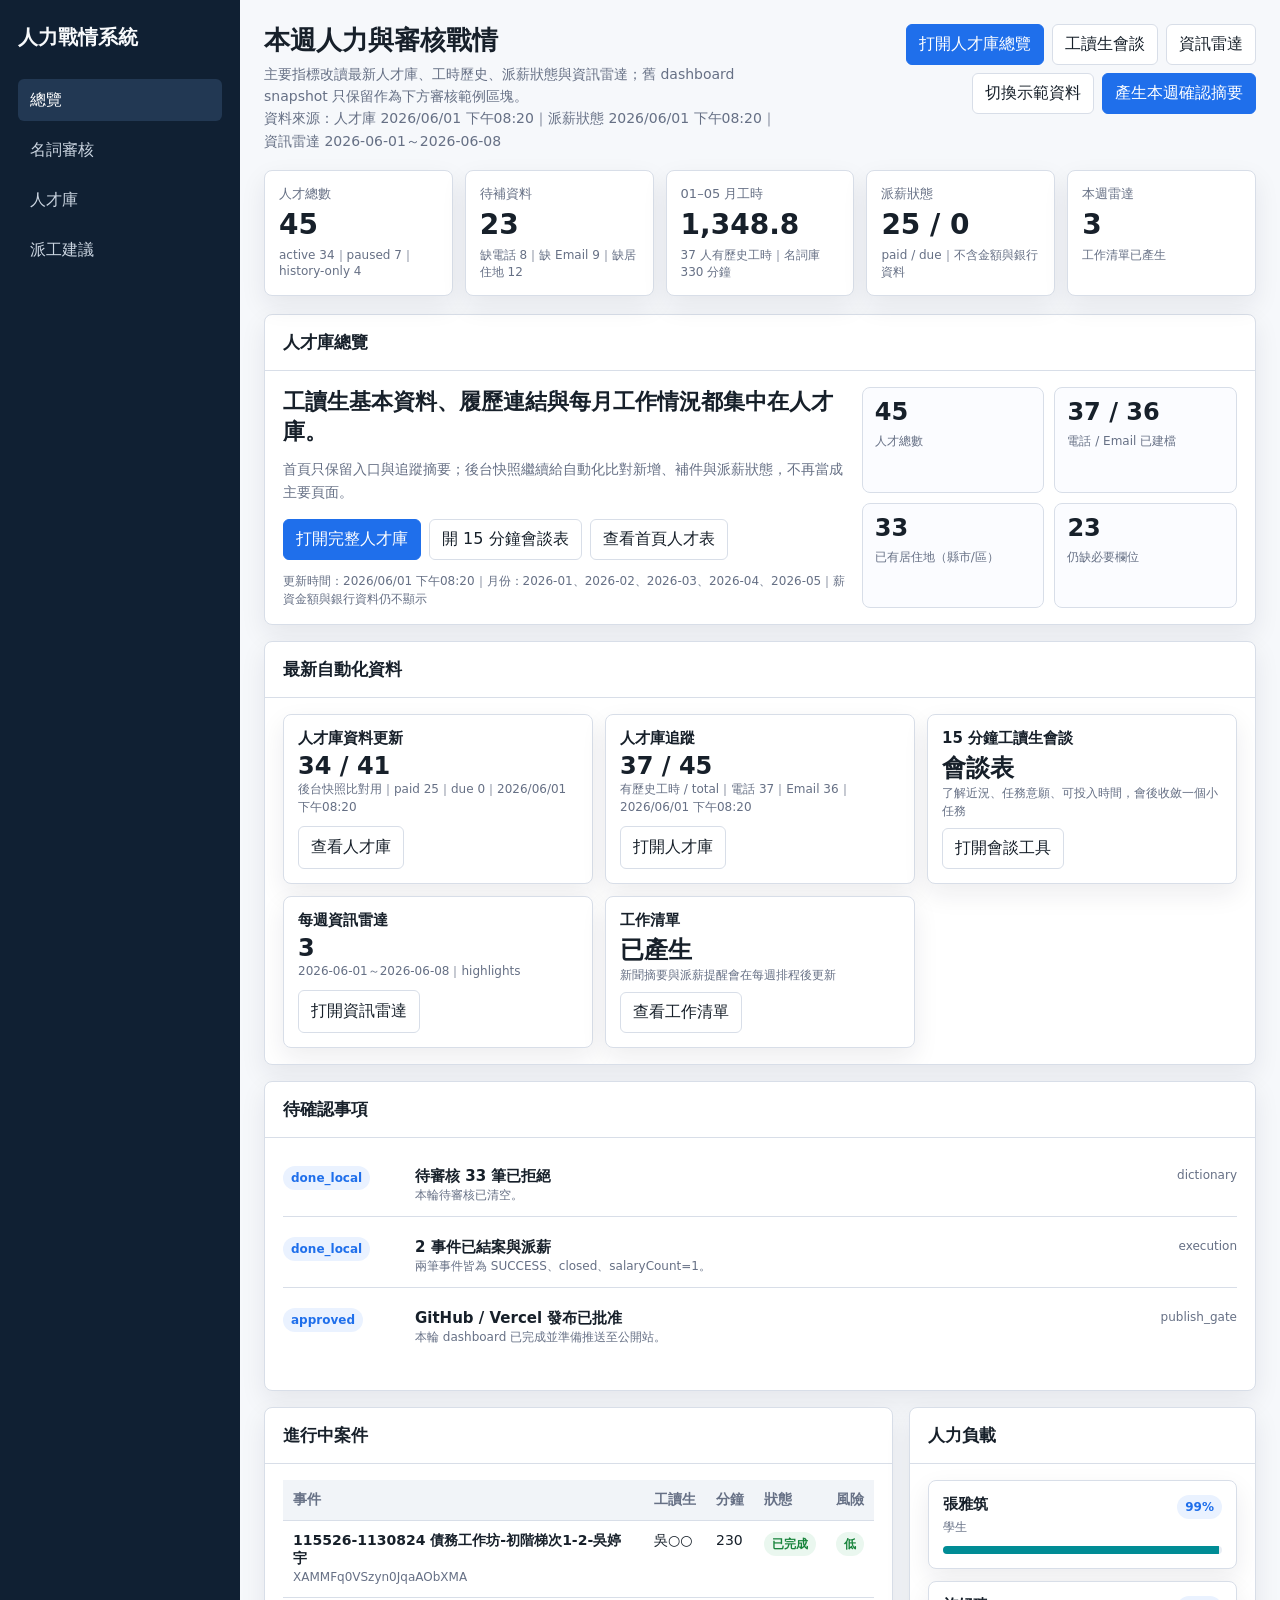
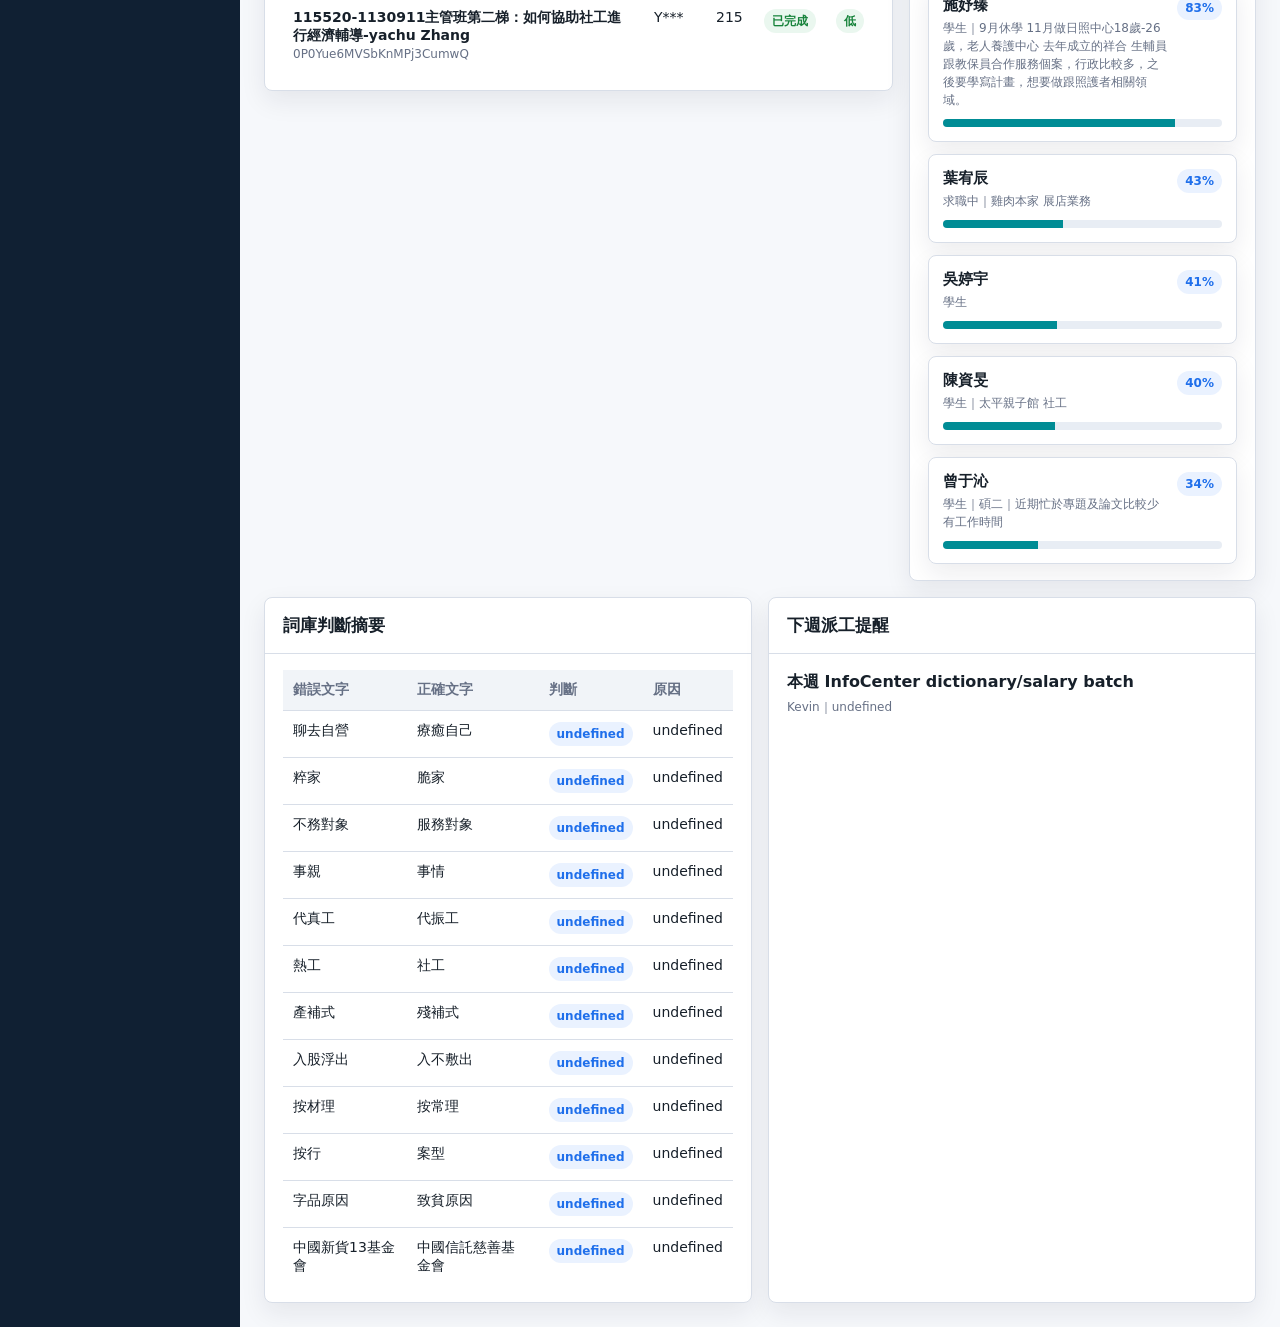
==== index.html @ 2df6b0a3 "Add intern interview guide" ====
<!doctype html>
<html lang="zh-Hant">
<head>
  <meta charset="utf-8">
  <meta name="viewport" content="width=device-width, initial-scale=1">
  <meta name="robots" content="noindex,nofollow,noarchive">
  <title>人力戰情系統</title>
  <style>
    :root {
      --ink: #17202a;
      --muted: #667085;
      --line: #d8dee8;
      --panel: #ffffff;
      --bg: #f6f8fb;
      --blue: #1f6feb;
      --cyan: #008c95;
      --green: #17833b;
      --amber: #b7791f;
      --red: #c2410c;
      --soft-blue: #eaf2ff;
      --soft-green: #eaf7ef;
      --soft-amber: #fff4db;
      --soft-red: #fff0e8;
      --shadow: 0 10px 26px rgba(20, 31, 48, .08);
    }

    * {
      box-sizing: border-box;
    }

    body {
      margin: 0;
      color: var(--ink);
      background: var(--bg);
      font-family: "Microsoft JhengHei", "Noto Sans TC", system-ui, sans-serif;
      letter-spacing: 0;
    }

    .app {
      min-height: 100vh;
      display: grid;
      grid-template-columns: 240px minmax(0, 1fr);
    }

    aside {
      background: #102033;
      color: #f8fafc;
      padding: 24px 18px;
    }

    .brand {
      font-size: 20px;
      font-weight: 800;
      margin-bottom: 28px;
    }

    .nav {
      display: grid;
      gap: 8px;
    }

    .nav button {
      width: 100%;
      min-height: 42px;
      border: 0;
      border-radius: 6px;
      padding: 10px 12px;
      background: transparent;
      color: #cbd5e1;
      text-align: left;
      font: inherit;
      cursor: pointer;
    }

    .nav button[aria-selected="true"] {
      background: #223853;
      color: #fff;
    }

    main {
      padding: 24px;
      overflow: auto;
    }

    header {
      display: flex;
      align-items: flex-start;
      justify-content: space-between;
      gap: 16px;
      margin-bottom: 18px;
    }

    h1 {
      margin: 0 0 6px;
      font-size: 26px;
      line-height: 1.25;
    }

    .subtitle {
      margin: 0;
      color: var(--muted);
      line-height: 1.6;
      font-size: 14px;
    }

    .toolbar {
      display: flex;
      gap: 8px;
      flex-wrap: wrap;
      justify-content: flex-end;
    }

    .tool {
      border: 1px solid var(--line);
      background: var(--panel);
      color: var(--ink);
      border-radius: 6px;
      padding: 9px 12px;
      min-height: 38px;
      font: inherit;
    }

    a.tool {
      text-decoration: none;
      display: inline-flex;
      align-items: center;
    }

    .tool.primary {
      background: var(--blue);
      border-color: var(--blue);
      color: #fff;
    }

    .metrics {
      display: grid;
      grid-template-columns: repeat(5, minmax(130px, 1fr));
      gap: 12px;
      margin-bottom: 18px;
    }

    .metric,
    .panel,
    .card {
      background: var(--panel);
      border: 1px solid var(--line);
      border-radius: 8px;
      box-shadow: var(--shadow);
    }

    .metric {
      padding: 14px;
      min-height: 96px;
    }

    .metric .label {
      color: var(--muted);
      font-size: 13px;
      margin-bottom: 8px;
    }

    .metric .value {
      font-size: 28px;
      font-weight: 800;
      line-height: 1;
    }

    .metric .hint {
      margin-top: 8px;
      color: var(--muted);
      font-size: 12px;
    }

    .grid {
      display: grid;
      grid-template-columns: minmax(0, 1.45fr) minmax(320px, .8fr);
      gap: 16px;
      align-items: start;
    }

    .panel {
      overflow: hidden;
    }

    main > .panel {
      margin-bottom: 16px;
    }

    .panel h2 {
      margin: 0;
      padding: 16px 18px;
      font-size: 17px;
      border-bottom: 1px solid var(--line);
    }

    .panel-body {
      padding: 16px 18px;
    }

    table {
      width: 100%;
      border-collapse: collapse;
      font-size: 14px;
    }

    th,
    td {
      padding: 11px 10px;
      border-bottom: 1px solid var(--line);
      text-align: left;
      vertical-align: top;
    }

    th {
      color: var(--muted);
      background: #f1f4f8;
      font-weight: 700;
      white-space: nowrap;
    }

    tr:last-child td {
      border-bottom: 0;
    }

    .badge {
      display: inline-flex;
      align-items: center;
      min-height: 24px;
      padding: 3px 8px;
      border-radius: 999px;
      font-size: 12px;
      font-weight: 700;
      white-space: nowrap;
    }

    .badge.green {
      color: var(--green);
      background: var(--soft-green);
    }

    .badge.blue {
      color: var(--blue);
      background: var(--soft-blue);
    }

    .badge.amber {
      color: var(--amber);
      background: var(--soft-amber);
    }

    .badge.red {
      color: var(--red);
      background: var(--soft-red);
    }

    .stack {
      display: grid;
      gap: 12px;
    }

    .card {
      padding: 14px;
    }

    .person {
      display: grid;
      grid-template-columns: 1fr auto;
      gap: 8px;
      align-items: start;
    }

    .person h3,
    .card h3 {
      margin: 0 0 4px;
      font-size: 15px;
    }

    .meta {
      color: var(--muted);
      font-size: 12px;
      line-height: 1.5;
    }

    .bar {
      height: 8px;
      background: #e8edf4;
      border-radius: 999px;
      overflow: hidden;
      margin-top: 10px;
    }

    .bar span {
      display: block;
      height: 100%;
      background: var(--cyan);
      width: var(--width);
    }

    .split {
      display: grid;
      grid-template-columns: repeat(2, minmax(0, 1fr));
      gap: 16px;
      margin-top: 16px;
    }

    .list {
      display: grid;
      gap: 10px;
      margin: 0;
      padding: 0;
      list-style: none;
    }

    .list li {
      border-bottom: 1px solid var(--line);
      padding-bottom: 10px;
      line-height: 1.5;
    }

    .list li:last-child {
      border-bottom: 0;
      padding-bottom: 0;
    }

    .notice {
      display: grid;
      gap: 8px;
      margin-bottom: 16px;
    }

    .notice strong {
      font-size: 15px;
    }

    .notice .row {
      display: grid;
      grid-template-columns: 120px minmax(0, 1fr) auto;
      gap: 12px;
      align-items: start;
      padding: 12px 0;
      border-bottom: 1px solid var(--line);
    }

    .notice .row:last-child {
      border-bottom: 0;
    }

    .automation-grid {
      display: grid;
      grid-template-columns: repeat(3, minmax(180px, 1fr));
      gap: 12px;
    }

    .automation-card {
      display: grid;
      gap: 8px;
      min-height: 132px;
    }

    .automation-card .value {
      font-size: 24px;
      font-weight: 800;
    }

    .automation-card a {
      justify-self: start;
    }

    .talent-overview .panel-body {
      display: grid;
      grid-template-columns: minmax(0, 1.2fr) minmax(320px, .8fr);
      gap: 16px;
      align-items: stretch;
    }

    .talent-lead {
      display: grid;
      gap: 12px;
      align-content: start;
    }

    .talent-lead h3 {
      margin: 0;
      font-size: 22px;
      line-height: 1.35;
    }

    .talent-stats {
      display: grid;
      grid-template-columns: repeat(2, minmax(0, 1fr));
      gap: 10px;
    }

    .talent-stat {
      border: 1px solid var(--line);
      border-radius: 8px;
      padding: 12px;
      background: #fbfcff;
    }

    .talent-stat strong {
      display: block;
      font-size: 24px;
      line-height: 1;
      margin-bottom: 6px;
    }

    .text-clamp {
      display: -webkit-box;
      -webkit-line-clamp: 2;
      -webkit-box-orient: vertical;
      overflow: hidden;
    }

    .compact-people-grid {
      display: grid;
      grid-template-columns: repeat(2, minmax(0, 1fr));
      gap: 12px;
    }

    .mini-profile {
      display: grid;
      gap: 12px;
      border: 1px solid var(--line);
      border-radius: 10px;
      padding: 14px;
      background: #fbfcff;
    }

    .mini-profile .top {
      display: flex;
      justify-content: space-between;
      gap: 12px;
      align-items: flex-start;
    }

    .mini-profile h3 {
      margin: 0 0 4px;
      font-size: 16px;
    }

    .mini-facts {
      display: grid;
      grid-template-columns: repeat(2, minmax(0, 1fr));
      gap: 8px;
    }

    .mini-fact {
      border: 1px solid var(--line);
      border-radius: 8px;
      padding: 8px 10px;
      background: #fff;
      min-height: 54px;
    }

    .mini-fact .label {
      color: var(--muted);
      font-size: 12px;
      margin-bottom: 4px;
    }

    .mini-fact .value {
      font-size: 13px;
      line-height: 1.45;
      overflow-wrap: anywhere;
    }

    .month-chips {
      display: flex;
      flex-wrap: wrap;
      gap: 6px;
    }

    .month-chip {
      display: inline-flex;
      border: 1px solid var(--line);
      border-radius: 999px;
      padding: 3px 8px;
      background: #fff;
      font-size: 12px;
      color: var(--muted);
    }

    .hidden {
      display: none;
    }

    @media (max-width: 1100px) {
      .app {
        grid-template-columns: 1fr;
      }

      aside {
        position: sticky;
        top: 0;
        z-index: 5;
        padding: 14px 16px;
      }

      .brand {
        margin-bottom: 12px;
      }

      .nav {
        grid-template-columns: repeat(4, minmax(0, 1fr));
      }

      .nav button {
        text-align: center;
      }

      .metrics {
        grid-template-columns: repeat(2, minmax(0, 1fr));
      }

      .grid,
      .split,
      .automation-grid,
      .talent-overview .panel-body,
      .compact-people-grid {
        grid-template-columns: 1fr;
      }
    }

    @media (max-width: 640px) {
      main {
        padding: 16px;
      }

      header {
        display: block;
      }

      .toolbar {
        justify-content: flex-start;
        margin-top: 12px;
      }

      .metrics {
        grid-template-columns: 1fr;
      }

      table {
        font-size: 13px;
      }

      th,
      td {
        padding: 9px 8px;
      }

      .notice .row {
        grid-template-columns: 1fr;
      }

      .mini-facts {
        grid-template-columns: 1fr;
      }
    }
  </style>
</head>
<body>
  <div class="app">
    <aside>
      <div class="brand">人力戰情系統</div>
      <nav class="nav" aria-label="戰情視圖">
        <button type="button" aria-selected="true" data-view="overview">總覽</button>
        <button type="button" aria-selected="false" data-view="reviews">名詞審核</button>
        <button type="button" aria-selected="false" data-view="people">人才庫</button>
        <button type="button" aria-selected="false" data-view="assignments">派工建議</button>
      </nav>
    </aside>

    <main>
      <header>
        <div>
          <h1>本週人力與審核戰情</h1>
          <p class="subtitle">主要指標改讀最新人才庫、工時歷史、派薪狀態與資訊雷達；舊 dashboard snapshot 只保留作為下方審核範例區塊。</p>
          <p class="subtitle" id="sourceStatus">資料來源：讀取中</p>
        </div>
        <div class="toolbar">
          <a class="tool primary" href="/talent-pool/index.html">打開人才庫總覽</a>
          <a class="tool" href="/intern-interviews/index.html">工讀生會談</a>
          <a class="tool" href="/radar-addon/index.html">資訊雷達</a>
          <button class="tool" type="button" id="toggleSeed">切換示範資料</button>
          <button class="tool primary" type="button" id="nextAction">產生本週確認摘要</button>
        </div>
      </header>

      <section class="metrics" id="metrics"></section>

      <article class="panel talent-overview">
        <h2>人才庫總覽</h2>
        <div class="panel-body" id="talentOverview">
          <div class="meta">讀取人才庫資料中…</div>
        </div>
      </article>

      <article class="panel">
        <h2>最新自動化資料</h2>
        <div class="panel-body">
          <div class="automation-grid" id="automationCards"></div>
        </div>
      </article>

      <article class="panel">
        <h2>待確認事項</h2>
        <div class="panel-body">
          <div class="notice" id="confirmationRows"></div>
        </div>
      </article>

      <section data-section="overview">
        <div class="grid">
          <article class="panel">
            <h2>進行中案件</h2>
            <div class="panel-body">
              <table>
                <thead>
                  <tr>
                    <th>事件</th>
                    <th>工讀生</th>
                    <th>分鐘</th>
                    <th>狀態</th>
                    <th>風險</th>
                  </tr>
                </thead>
                <tbody id="caseRows"></tbody>
              </table>
            </div>
          </article>

          <article class="panel">
            <h2>人力負載</h2>
            <div class="panel-body stack" id="personCards"></div>
          </article>
        </div>

        <div class="split">
          <article class="panel">
            <h2>詞庫判斷摘要</h2>
            <div class="panel-body">
              <table>
                <thead>
                  <tr>
                    <th>錯誤文字</th>
                    <th>正確文字</th>
                    <th>判斷</th>
                    <th>原因</th>
                  </tr>
                </thead>
                <tbody id="dictionaryRows"></tbody>
              </table>
            </div>
          </article>

          <article class="panel">
            <h2>下週派工提醒</h2>
            <div class="panel-body">
              <ul class="list" id="assignmentList"></ul>
            </div>
          </article>
        </div>
      </section>

      <section class="hidden" data-section="reviews">
        <article class="panel">
          <h2>自訂義名詞審核清單</h2>
          <div class="panel-body">
            <table>
              <thead>
                <tr>
                  <th>事件 ID</th>
                  <th>事件標題</th>
                  <th>候選詞</th>
                  <th>預計動作</th>
                  <th>派薪狀態</th>
                </tr>
              </thead>
              <tbody id="reviewRows"></tbody>
            </table>
          </div>
        </article>
      </section>

      <section class="hidden" data-section="people">
        <article class="panel">
          <h2>人才庫</h2>
          <div class="panel-body compact-people-grid" id="peopleRows"></div>
        </article>
      </section>

      <section class="hidden" data-section="assignments">
        <article class="panel">
          <h2>派工池</h2>
          <div class="panel-body">
            <table>
              <thead>
                <tr>
                  <th>任務</th>
                  <th>適合人選</th>
                  <th>原因</th>
                  <th>確認點</th>
                </tr>
              </thead>
              <tbody id="assignmentRows"></tbody>
            </table>
          </div>
        </article>
      </section>
    </main>
  </div>

  <script>
    const data = {
      cases: [
        {
          id: "2uqNjm7gRiOWb8RdccVwIg",
          title: "115519-1150518 財務相談室-17-孫瑜",
          person: "孫瑜",
          minutes: 65,
          status: "已完成",
          risk: "低",
          salary: "已建立（不顯示金額）",
          dictionaryAction: "新增 3 筆，已存在 2 筆，排除 1 筆"
        },
        {
          id: "pending-example-1",
          title: "待審核案件範例（尚未接入真實資料）",
          person: "yachu Zhang",
          minutes: 0,
          status: "示範資料",
          risk: "待接入",
          salary: "待確認",
          dictionaryAction: "等待每週自動化擷取"
        }
      ],
      dictionary: [
        { wrong: "袁家中心", correct: "原家中心", decision: "可納入", reason: "社福服務脈絡中的專有/機構用語" },
        { wrong: "袁民", correct: "原民", decision: "可納入", reason: "原民為社福界常用詞" },
        { wrong: "袁銘", correct: "原民", decision: "可納入", reason: "同批脈絡中明確指向原民" },
        { wrong: "魚鱗", correct: "雲林", decision: "不納入", reason: "左詞有正常語意，可能造成全域誤替換" }
      ],
      people: [
        {
          name: "孫瑜",
          template: "初級工讀生薪資計算",
          work: "逐字稿名詞修正、資料整理",
          quality: "舊審核 snapshot：曾完成 1 案，需接入真實週報後才作為本週判斷",
          load: 42,
          suggestion: "可持續安排詞庫修正與標準化任務"
        },
        {
          name: "yachu Zhang",
          template: "認證實習生薪資計算",
          work: "進階校對、資料判讀、課程支援",
          quality: "適合承接規則較多的審核任務",
          load: 28,
          suggestion: "可優先測試好理家在內容優化任務"
        },
        {
          name: "李怡霖",
          template: "怡霖薪資計算",
          work: "行政流程、內容整理、專案協作",
          quality: "需獨立薪資範本追蹤",
          load: 34,
          suggestion: "適合擔任流程型任務的固定窗口"
        }
      ],
      assignments: [
        {
          task: "每週自訂義名詞審核",
          person: "孫瑜 / yachu Zhang",
          reason: "已累積逐字稿與名詞修正脈絡",
          gate: "低信心詞先交 Kevin 判斷"
        },
        {
          task: "好理家在文章與工具優化",
          person: "yachu Zhang",
          reason: "適合較高判讀與整理能力任務",
          gate: "先以一篇文章或一個頁面試做"
        },
        {
          task: "馴錢師活動資料整理",
          person: "李怡霖",
          reason: "流程與行政型工作可標準化",
          gate: "需定義輸出格式與截止時間"
        }
      ],
      confirmations: [
        {
          type: "系統狀態",
          title: "目前沒有真實待確認資料",
          detail: "這個 v0.1 dashboard 尚未接每週五自動化輸出的真實 JSON，因此正式待確認數量應為 0。",
          status: "已釐清"
        },
        {
          type: "示範資料",
          title: "待審核案件範例",
          detail: "這筆只是用來示範未來每週自動化會顯示的欄位，不代表現在 InfoCenter 真的有一案等待你確認。",
          status: "示範"
        },
        {
          type: "下一步",
          title: "接入每週審核報告",
          detail: "週五 13:30 自動化會先產生候選詞、事件、分鐘數與薪資預覽；之後這裡會顯示需要你確認的批次。",
          status: "待接入"
        }
      ],
      source: {
        mode: "fallback",
        updatedAt: "2026-05-29T17:10:00+08:00",
        sources: ["HTML fallback seed data"],
        publicNote: "目前顯示的是備援示範資料；正式資料會由 Codex 更新 data/dashboard.json。"
      }
    };

    const $ = (selector) => document.querySelector(selector);
    const $$ = (selector) => Array.from(document.querySelectorAll(selector));

    const addon = {
      interns: null,
      talent: null,
      radar: null,
      workItems: "",
      errors: []
    };

    function badgeClass(value) {
      if (value === "已完成" || value === "可納入" || value === "低") return "green";
      if (value === "待確認" || value === "示範" || value === "待接入" || value === "示範資料") return "amber";
      if (value === "已釐清") return "blue";
      if (value === "不納入" || value === "高") return "red";
      return "blue";
    }

    function badge(value) {
      return `<span class="badge ${badgeClass(value)}">${value}</span>`;
    }

    function escapeHtml(value) {
      return String(value ?? "")
        .replaceAll("&", "&amp;")
        .replaceAll("<", "&lt;")
        .replaceAll(">", "&gt;")
        .replaceAll('"', "&quot;")
        .replaceAll("'", "&#039;");
    }

    function formatSourceTime(value) {
      if (!value) return "尚未產生";
      const date = new Date(value);
      if (Number.isNaN(date.getTime())) return value;
      return date.toLocaleString("zh-TW", {
        timeZone: "Asia/Taipei",
        year: "numeric",
        month: "2-digit",
        day: "2-digit",
        hour: "2-digit",
        minute: "2-digit"
      });
    }

    async function loadLatestData() {
      try {
        const response = await fetch("data/dashboard.json", { cache: "no-store" });
        if (!response.ok) throw new Error(`HTTP ${response.status}`);
        const latest = await response.json();
        Object.assign(data, latest);
        data.source = {
          mode: "snapshot",
          ...latest.source,
          publicNote: latest.source?.publicNote || "這份資料由 Codex 依 dashboard 需求讀取來源後更新。"
        };
      } catch (error) {
        data.source = {
          ...data.source,
          loadError: error.message
        };
      }
    }

    async function fetchJson(path) {
      const response = await fetch(path, { cache: "no-store" });
      if (!response.ok) throw new Error(`${path}: HTTP ${response.status}`);
      return response.json();
    }

    async function fetchText(path) {
      const response = await fetch(path, { cache: "no-store" });
      if (!response.ok) throw new Error(`${path}: HTTP ${response.status}`);
      return response.text();
    }

    async function loadAddonData() {
      const tasks = [
        fetchJson("data/interns.public.json")
          .then((value) => { addon.interns = value; })
          .catch((error) => { addon.errors.push(error.message); }),
        fetchJson("data/talent-pool.internal.json")
          .then((value) => { addon.talent = value; })
          .catch((error) => { addon.errors.push(error.message); }),
        fetchJson("data/radar-week.json")
          .then((value) => { addon.radar = value; })
          .catch((error) => { addon.errors.push(error.message); }),
        fetchText("data/radar-work-items.md")
          .then((value) => { addon.workItems = value; })
          .catch((error) => { addon.errors.push(error.message); })
      ];
      await Promise.all(tasks);
    }

    function renderSourceStatus() {
      const talentUpdatedAt = addon.talent?.meta?.sourceModifiedAt || addon.talent?.meta?.generatedAt;
      const internsUpdatedAt = addon.interns?.meta?.sourceModifiedAt || addon.interns?.meta?.generatedAt;
      const radarMeta = addon.radar?.meta || {};
      const radarReady = radarMeta.weekStart && !isPlaceholderWeek(radarMeta.weekStart);
      const sources = [
        addon.talent ? `人才庫 ${formatSourceTime(talentUpdatedAt)}` : "",
        addon.interns ? `派薪狀態 ${formatSourceTime(internsUpdatedAt)}` : "",
        radarReady ? `資訊雷達 ${radarMeta.weekStart}～${radarMeta.weekEnd}` : "資訊雷達待產生"
      ].filter(Boolean);
      const fallback = data.source?.updatedAt ? `舊審核 snapshot ${formatSourceTime(data.source.updatedAt)}` : "尚未取得資料";
      $("#sourceStatus").textContent = `資料來源：${sources.join("｜") || fallback}`;
    }

    function renderMetrics() {
      const talentPeople = Array.isArray(addon.talent?.people) ? addon.talent.people : [];
      const talentCounts = addon.talent?.meta?.counts || {};
      const internCounts = addon.interns?.meta?.counts || {};
      const total = talentCounts.total ?? talentPeople.length;
      const active = talentCounts.active ?? internCounts.active ?? 0;
      const paused = talentCounts.paused ?? internCounts.paused ?? 0;
      const historyOnly = talentCounts.historyOnly ?? 0;
      const withPhone = talentCounts.withPhone ?? talentPeople.filter((person) => person.phone).length;
      const withEmail = talentCounts.withEmail ?? talentPeople.filter((person) => person.email).length;
      const withResidence = talentCounts.withResidence ?? talentPeople.filter((person) => person.residence).length;
      const missing = talentCounts.missingAnyRequired ?? talentPeople.filter((person) => (person.missingRequiredFields || []).length).length;
      const historyHours = Number(talentCounts.historyTotalHours || 0);
      const historyHoursLabel = historyHours
        ? historyHours.toLocaleString("zh-TW", { maximumFractionDigits: 1 })
        : "—";
      const dictionaryMinutes = talentCounts.dictionaryWorkMinutes ?? addon.interns?.meta?.history?.dictionaryWorkMinutes ?? 0;
      const coveredMonths = addon.talent?.meta?.coveredMonths || addon.interns?.meta?.history?.coveredMonths || [];
      const historyMetricLabel = coveredMonths.length
        ? `${coveredMonths[0].slice(5)}–${coveredMonths[coveredMonths.length - 1].slice(5)} 月工時`
        : "逐月工時";
      const radarMeta = addon.radar?.meta || {};
      const radarReady = radarMeta.weekStart && !isPlaceholderWeek(radarMeta.weekStart);
      const highlights = Array.isArray(addon.radar?.highlights) ? addon.radar.highlights.length : 0;
      const hasWorkItems = addon.workItems && !addon.workItems.includes("尚未產生");
      $("#metrics").innerHTML = [
        ["人才總數", total || "—", `active ${active}｜paused ${paused}｜history-only ${historyOnly}`],
        ["待補資料", missing || 0, `缺電話 ${Math.max(0, total - withPhone)}｜缺 Email ${Math.max(0, total - withEmail)}｜缺居住地 ${Math.max(0, total - withResidence)}`],
        [historyMetricLabel, historyHoursLabel, `${talentCounts.withHistory ?? 0} 人有歷史工時｜名詞庫 ${dictionaryMinutes} 分鐘`],
        ["派薪狀態", `${internCounts.paid ?? "—"} / ${internCounts.due ?? "—"}`, "paid / due｜不含金額與銀行資料"],
        ["本週雷達", radarReady ? highlights : "待產生", hasWorkItems ? "工作清單已產生" : "新聞摘要與派工清單待產生"]
      ].map(([label, value, hint]) => `
        <article class="metric">
          <div class="label">${escapeHtml(label)}</div>
          <div class="value">${escapeHtml(value)}</div>
          <div class="hint">${escapeHtml(hint)}</div>
        </article>
      `).join("");
    }

    function isPlaceholderWeek(value) {
      return !value || String(value).includes("YYYY");
    }

    function renderAutomationCards() {
      const counts = addon.interns?.meta?.counts || {};
      const talentCounts = addon.talent?.meta?.counts || {};
      const sourceModifiedAt = addon.interns?.meta?.sourceModifiedAt || addon.interns?.meta?.generatedAt;
      const talentUpdatedAt = addon.talent?.meta?.sourceModifiedAt || addon.talent?.meta?.generatedAt;
      const weekStart = addon.radar?.meta?.weekStart;
      const weekEnd = addon.radar?.meta?.weekEnd;
      const highlights = Array.isArray(addon.radar?.highlights) ? addon.radar.highlights.length : 0;
      const hasWorkItems = addon.workItems && !addon.workItems.includes("尚未產生");
      const radarPeriod = isPlaceholderWeek(weekStart) ? "等待本週雷達" : `${weekStart}～${weekEnd}`;

      $("#automationCards").innerHTML = [
        {
          title: "人才庫資料更新",
          value: `${counts.active ?? "—"} / ${counts.total ?? "—"}`,
          meta: `後台快照比對用｜paid ${counts.paid ?? "—"}｜due ${counts.due ?? "—"}｜${formatSourceTime(sourceModifiedAt)}`,
          href: "/talent-pool/index.html",
          cta: "查看人才庫"
        },
        {
          title: "人才庫追蹤",
          value: `${talentCounts.withHistory ?? "—"} / ${talentCounts.total ?? "—"}`,
          meta: `有歷史工時 / total｜電話 ${talentCounts.withPhone ?? "—"}｜Email ${talentCounts.withEmail ?? "—"}｜${formatSourceTime(talentUpdatedAt)}`,
          href: "/talent-pool/index.html",
          cta: "打開人才庫"
        },
        {
          title: "15 分鐘工讀生會談",
          value: "會談表",
          meta: "了解近況、任務意願、可投入時間，會後收斂一個小任務",
          href: "/intern-interviews/index.html",
          cta: "打開會談工具"
        },
        {
          title: "每週資訊雷達",
          value: highlights,
          meta: `${radarPeriod}｜highlights`,
          href: "/radar-addon/index.html",
          cta: "打開資訊雷達"
        },
        {
          title: "工作清單",
          value: hasWorkItems ? "已產生" : "待產生",
          meta: addon.errors.length ? addon.errors.join("｜") : "新聞摘要與派薪提醒會在每週排程後更新",
          href: "/data/radar-work-items.md",
          cta: "查看工作清單"
        }
      ].map((item) => `
        <article class="card automation-card">
          <div>
            <h3>${item.title}</h3>
            <div class="value">${item.value}</div>
            <div class="meta">${item.meta}</div>
          </div>
          <a class="tool" href="${item.href}">${item.cta}</a>
        </article>
      `).join("");
    }

    function renderTalentOverview() {
      const people = Array.isArray(addon.talent?.people) ? addon.talent.people : [];
      const counts = addon.talent?.meta?.counts || {};
      const total = counts.total ?? people.length;
      const withPhone = counts.withPhone ?? people.filter((person) => person.phone).length;
      const withEmail = counts.withEmail ?? people.filter((person) => person.email).length;
      const withResidence = counts.withResidence ?? people.filter((person) => person.residence).length;
      const missing = counts.missingAnyRequired ?? people.filter((person) => (person.missingRequiredFields || []).length).length;
      const updatedAt = formatSourceTime(addon.talent?.meta?.sourceModifiedAt || addon.talent?.meta?.generatedAt);
      const coveredMonths = (addon.talent?.meta?.coveredMonths || []).join("、") || "尚未標示";

      $("#talentOverview").innerHTML = `
        <div class="talent-lead">
          <h3>工讀生基本資料、履歷連結與每月工作情況都集中在人才庫。</h3>
          <p class="subtitle">首頁只保留入口與追蹤摘要；後台快照繼續給自動化比對新增、補件與派薪狀態，不再當成主要頁面。</p>
          <div class="toolbar" style="justify-content:flex-start;margin-top:4px">
            <a class="tool primary" href="/talent-pool/index.html">打開完整人才庫</a>
            <a class="tool" href="/intern-interviews/index.html">開 15 分鐘會談表</a>
            <button class="tool" type="button" data-view-shortcut="people">查看首頁人才表</button>
          </div>
          <div class="meta">更新時間：${updatedAt}｜月份：${escapeHtml(coveredMonths)}｜薪資金額與銀行資料仍不顯示</div>
        </div>
        <div class="talent-stats">
          <div class="talent-stat"><strong>${escapeHtml(total)}</strong><span class="meta">人才總數</span></div>
          <div class="talent-stat"><strong>${escapeHtml(withPhone)} / ${escapeHtml(withEmail)}</strong><span class="meta">電話 / Email 已建檔</span></div>
          <div class="talent-stat"><strong>${escapeHtml(withResidence)}</strong><span class="meta">已有居住地（縣市/區）</span></div>
          <div class="talent-stat"><strong>${escapeHtml(missing)}</strong><span class="meta">仍缺必要欄位</span></div>
        </div>
      `;

      const shortcut = document.querySelector("[data-view-shortcut='people']");
      if (shortcut) shortcut.addEventListener("click", () => switchView("people"));
    }

    function renderConfirmations() {
      $("#confirmationRows").innerHTML = data.confirmations.map((item) => `
        <div class="row">
          <div>${badge(item.status)}</div>
          <div>
            <strong>${item.title}</strong>
            <div class="meta">${item.detail}</div>
          </div>
          <div class="meta">${item.type}</div>
        </div>
      `).join("");
    }

    function renderCases() {
      $("#caseRows").innerHTML = data.cases.map((item) => `
        <tr>
          <td><strong>${item.title}</strong><div class="meta">${item.id}</div></td>
          <td>${item.person}</td>
          <td>${item.minutes}</td>
          <td>${badge(item.status)}</td>
          <td>${badge(item.risk)}</td>
        </tr>
      `).join("");

      $("#reviewRows").innerHTML = data.cases.map((item) => `
        <tr>
          <td>${item.id}</td>
          <td>${item.title}</td>
          <td>${item.dictionaryAction}</td>
          <td>${item.status === "已完成" ? "已完成三步驗證" : "等待 Kevin 確認"}</td>
          <td>${item.salary ? "已建立（不顯示金額）" : "待確認"}</td>
        </tr>
      `).join("");
    }

    function renderDictionary() {
      $("#dictionaryRows").innerHTML = data.dictionary.map((item) => `
        <tr>
          <td>${item.wrong}</td>
          <td>${item.correct}</td>
          <td>${badge(item.decision)}</td>
          <td>${item.reason}</td>
        </tr>
      `).join("");
    }

    function renderPeople() {
      const talentPeople = Array.isArray(addon.talent?.people) ? addon.talent.people : null;
      const peopleForCards = talentPeople
        ? talentPeople.slice().sort((a, b) => (b.historyTotalHours || 0) - (a.historyTotalHours || 0)).slice(0, 6)
        : data.people;

      $("#personCards").innerHTML = peopleForCards.map((person) => {
        const name = person.name;
        const work = talentPeople
          ? [person.currentRole, person.educationOrJob, person.workStatus].filter(Boolean).join("｜") || "尚未填基本背景"
          : person.work;
        const load = talentPeople
          ? Math.min(100, Math.max(2, Math.round((person.historyTotalHours || 0) / 2)))
          : person.load;
        return `
        <article class="card">
          <div class="person">
            <div>
              <h3>${escapeHtml(name)}</h3>
              <div class="meta">${escapeHtml(work)}</div>
            </div>
            ${badge(`${load}%`)}
          </div>
          <div class="bar" aria-label="${escapeHtml(name)} 負載 ${load}%"><span style="--width: ${load}%"></span></div>
        </article>
      `;
      }).join("");

      if (talentPeople) {
        $("#peopleRows").innerHTML = talentPeople.map((person) => {
          const resume = person.resume?.url
            ? `<a href="${escapeHtml(person.resume.url)}" target="_blank" rel="noopener noreferrer">${escapeHtml(person.resume.label || "履歷")}</a>`
            : escapeHtml(person.resume?.label || "待補履歷連結");
          const info = [person.currentRole, person.educationOrJob, person.workStatus]
            .filter(Boolean)
            .map(escapeHtml)
            .join("｜") || "尚未填基本背景";
          const months = (person.monthlyWork || []).map((month) => {
            const label = String(month.month || "").slice(5) || month.month;
            return `<span class="month-chip">${escapeHtml(label)}月 ${escapeHtml(month.hours)}h</span>`;
          }).join("");
          const signals = (person.topWorkSignals || [])
            .slice(0, 3)
            .map((signal) => `<span class="month-chip">${escapeHtml(signal.label)} ${escapeHtml(signal.hours)}h</span>`)
            .join("") || '<span class="meta">尚無分類訊號</span>';
          const phone = person.phone ? `<a href="tel:${escapeHtml(person.phone)}">${escapeHtml(person.phone)}</a>` : "待補電話";
          const email = person.email ? `<a href="mailto:${escapeHtml(person.email)}">${escapeHtml(person.email)}</a>` : "待補 Email";
          return `
        <article class="mini-profile">
          <div class="top">
            <div>
              <h3>${escapeHtml(person.name)}</h3>
              <div class="meta text-clamp">${info}</div>
            </div>
            ${badge(person.status)}
          </div>
          <div class="mini-facts">
            <div class="mini-fact"><div class="label">聯絡</div><div class="value">${phone}<br>${email}</div></div>
            <div class="mini-fact"><div class="label">居住地</div><div class="value">${escapeHtml(person.residence || "待補")}</div></div>
            <div class="mini-fact"><div class="label">工作範本</div><div class="value text-clamp">${escapeHtml(person.workLevel || "待補")}</div></div>
            <div class="mini-fact"><div class="label">履歷</div><div class="value">${resume}</div></div>
          </div>
          <div>
            <strong>${escapeHtml(person.historyTotalHours || 0)}h</strong>
            <div class="month-chips" style="margin-top:8px">${months || '<span class="meta">尚無逐月紀錄</span>'}</div>
          </div>
          <div class="month-chips">${signals}</div>
          <div class="meta"><a href="/talent-pool/${encodeURIComponent(person.slug)}/index.html">個人追蹤頁</a></div>
        </article>`;
        }).join("");
        return;
      }

      $("#peopleRows").innerHTML = data.people.map((person) => `
        <article class="mini-profile">
          <div class="top">
            <div>
              <h3>${escapeHtml(person.name)}</h3>
              <div class="meta text-clamp">${escapeHtml(person.work)}</div>
            </div>
            ${badge(`${person.load}%`)}
          </div>
          <div class="mini-facts">
            <div class="mini-fact"><div class="label">履歷</div><div class="value">待補履歷連結</div></div>
            <div class="mini-fact"><div class="label">建議</div><div class="value text-clamp">${escapeHtml(person.suggestion)}</div></div>
          </div>
        </article>
      `).join("");
    }

    function renderAssignments() {
      $("#assignmentList").innerHTML = data.assignments.map((item) => `
        <li><strong>${item.task}</strong><br><span class="meta">${item.person}｜${item.reason}</span></li>
      `).join("");

      $("#assignmentRows").innerHTML = data.assignments.map((item) => `
        <tr>
          <td>${item.task}</td>
          <td>${item.person}</td>
          <td>${item.reason}</td>
          <td>${item.gate}</td>
        </tr>
      `).join("");
    }

    function switchView(view) {
      $$("[data-view]").forEach((button) => {
        button.setAttribute("aria-selected", String(button.dataset.view === view));
      });
      $$("[data-section]").forEach((section) => {
        section.classList.toggle("hidden", section.dataset.section !== view);
      });
    }

    function render() {
      renderSourceStatus();
      renderMetrics();
      renderTalentOverview();
      renderAutomationCards();
      renderConfirmations();
      renderCases();
      renderDictionary();
      renderPeople();
      renderAssignments();
    }

    $$("[data-view]").forEach((button) => {
      button.addEventListener("click", () => switchView(button.dataset.view));
    });

    $("#nextAction").addEventListener("click", () => {
      alert("目前沒有真實待確認資料。這個 dashboard 下一步要接入每週五自動化產出的真實審核報告。");
    });

    $("#toggleSeed").addEventListener("click", () => {
      data.cases.reverse();
      render();
    });

    Promise.all([loadLatestData(), loadAddonData()]).finally(render);
  </script>
</body>
</html>
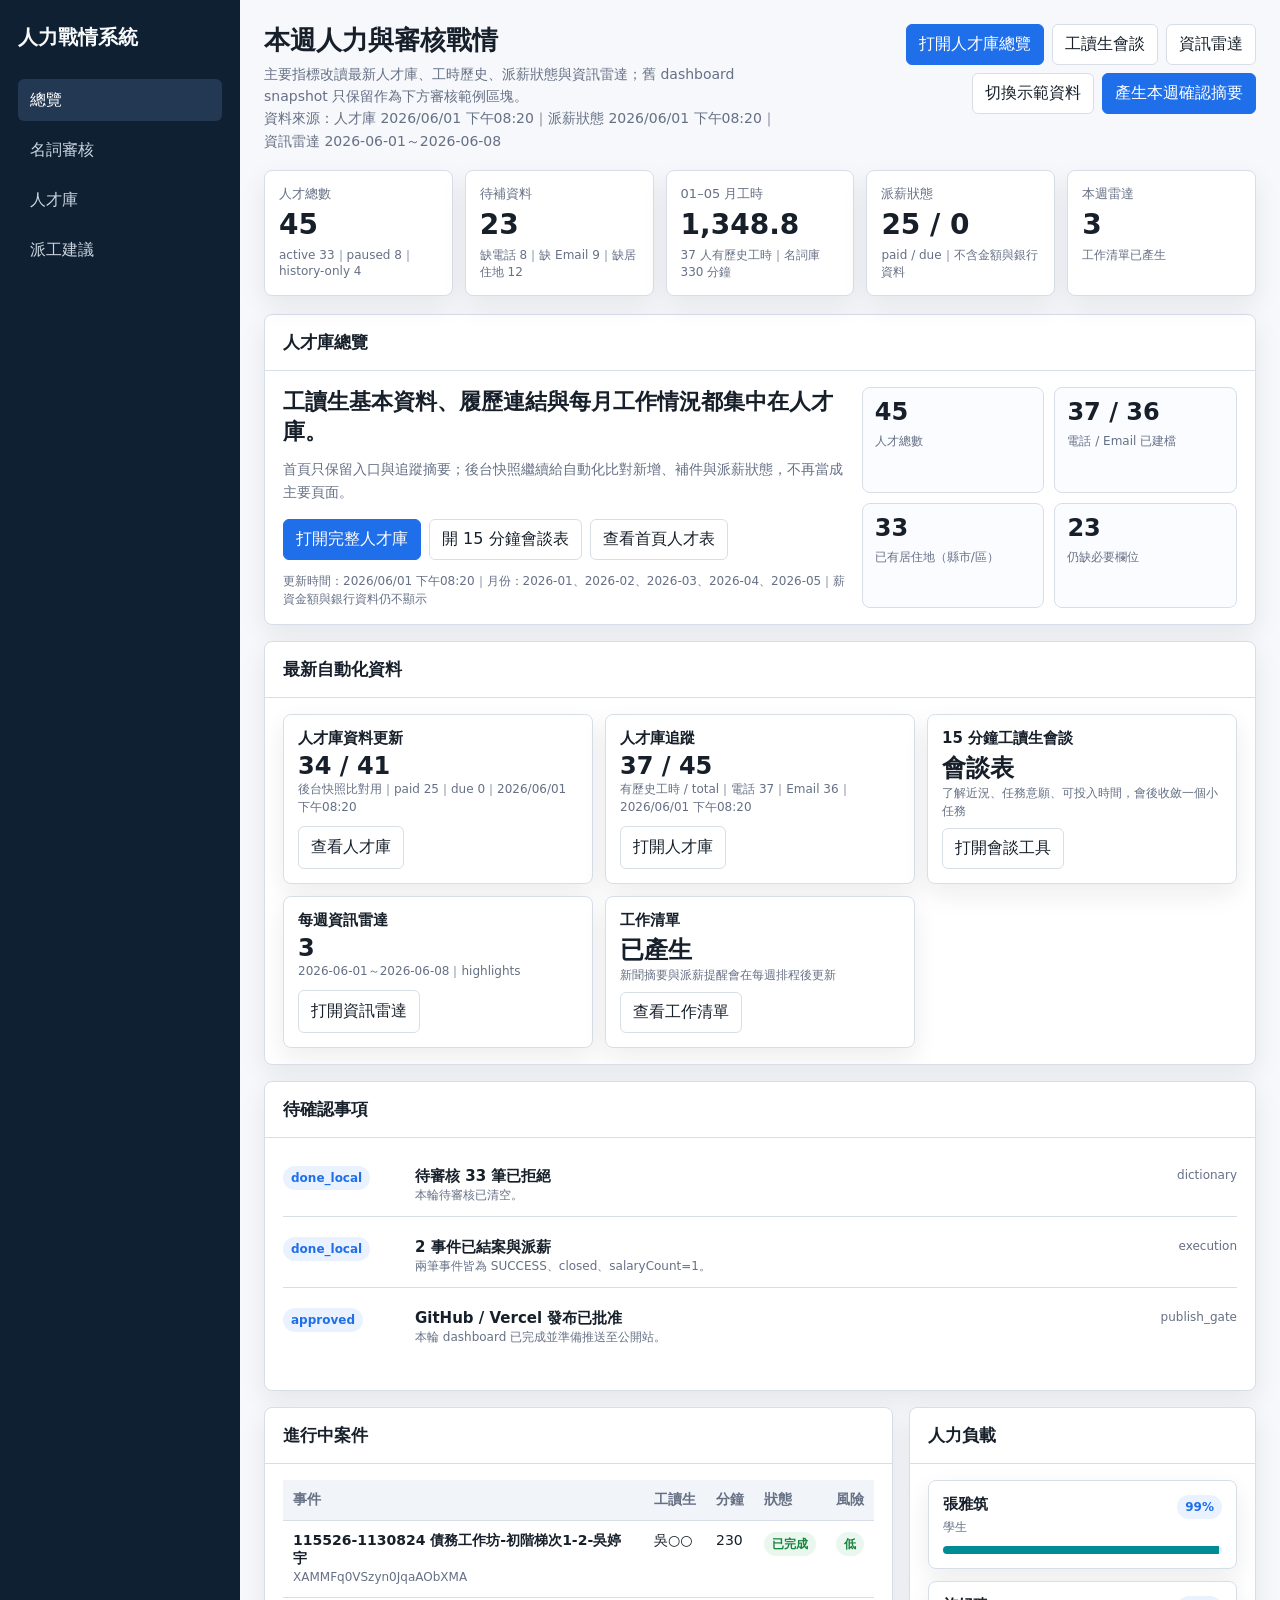
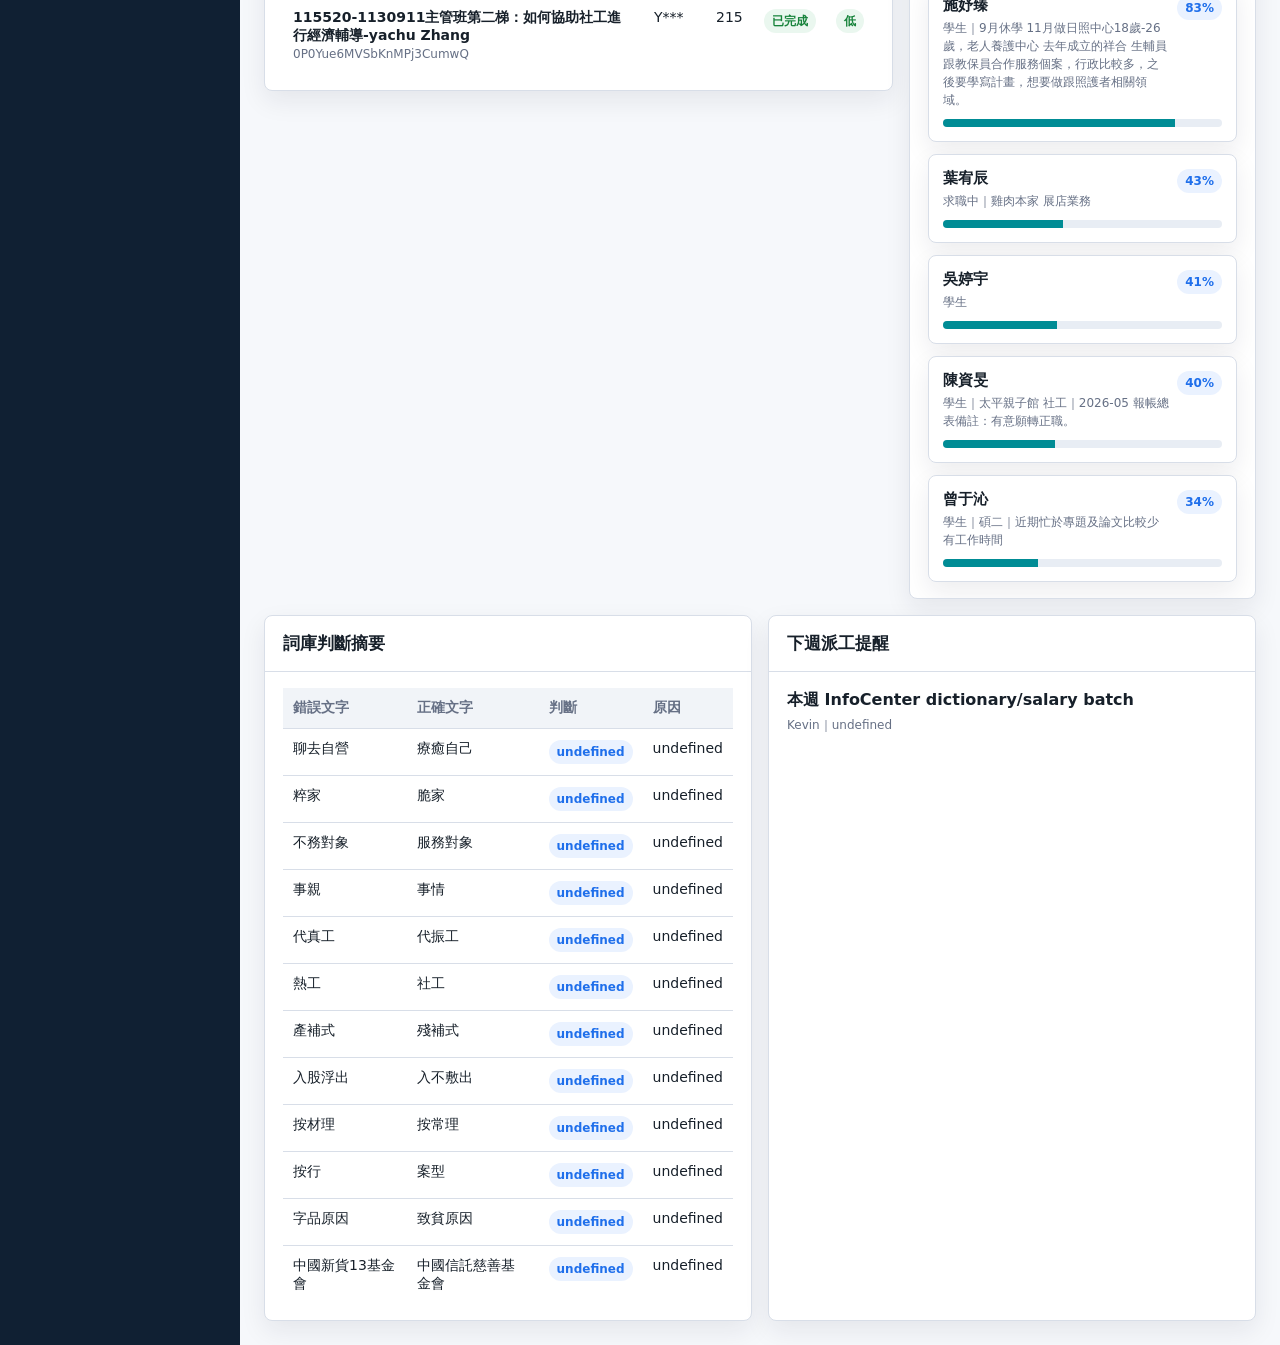
==== commit eb9ecc69: "Add May workforce intelligence notes" ====
--- a/index.html
+++ b/index.html
@@ -1115,8 +1115,9 @@
 
       $("#personCards").innerHTML = peopleForCards.map((person) => {
         const name = person.name;
+        const humanIntel = (person.humanIntelNotes || []).join("｜");
         const work = talentPeople
-          ? [person.currentRole, person.educationOrJob, person.workStatus].filter(Boolean).join("｜") || "尚未填基本背景"
+          ? [person.currentRole, person.educationOrJob, person.workStatus, humanIntel].filter(Boolean).join("｜") || "尚未填基本背景"
           : person.work;
         const load = talentPeople
           ? Math.min(100, Math.max(2, Math.round((person.historyTotalHours || 0) / 2)))
@@ -1144,6 +1145,7 @@
             .filter(Boolean)
             .map(escapeHtml)
             .join("｜") || "尚未填基本背景";
+          const humanIntel = (person.humanIntelNotes || []).join("｜");
           const months = (person.monthlyWork || []).map((month) => {
             const label = String(month.month || "").slice(5) || month.month;
             return `<span class="month-chip">${escapeHtml(label)}月 ${escapeHtml(month.hours)}h</span>`;
@@ -1168,6 +1170,7 @@
             <div class="mini-fact"><div class="label">居住地</div><div class="value">${escapeHtml(person.residence || "待補")}</div></div>
             <div class="mini-fact"><div class="label">工作範本</div><div class="value text-clamp">${escapeHtml(person.workLevel || "待補")}</div></div>
             <div class="mini-fact"><div class="label">履歷</div><div class="value">${resume}</div></div>
+            ${humanIntel ? `<div class="mini-fact"><div class="label">人力情報</div><div class="value text-clamp">${escapeHtml(humanIntel)}</div></div>` : ""}
           </div>
           <div>
             <strong>${escapeHtml(person.historyTotalHours || 0)}h</strong>
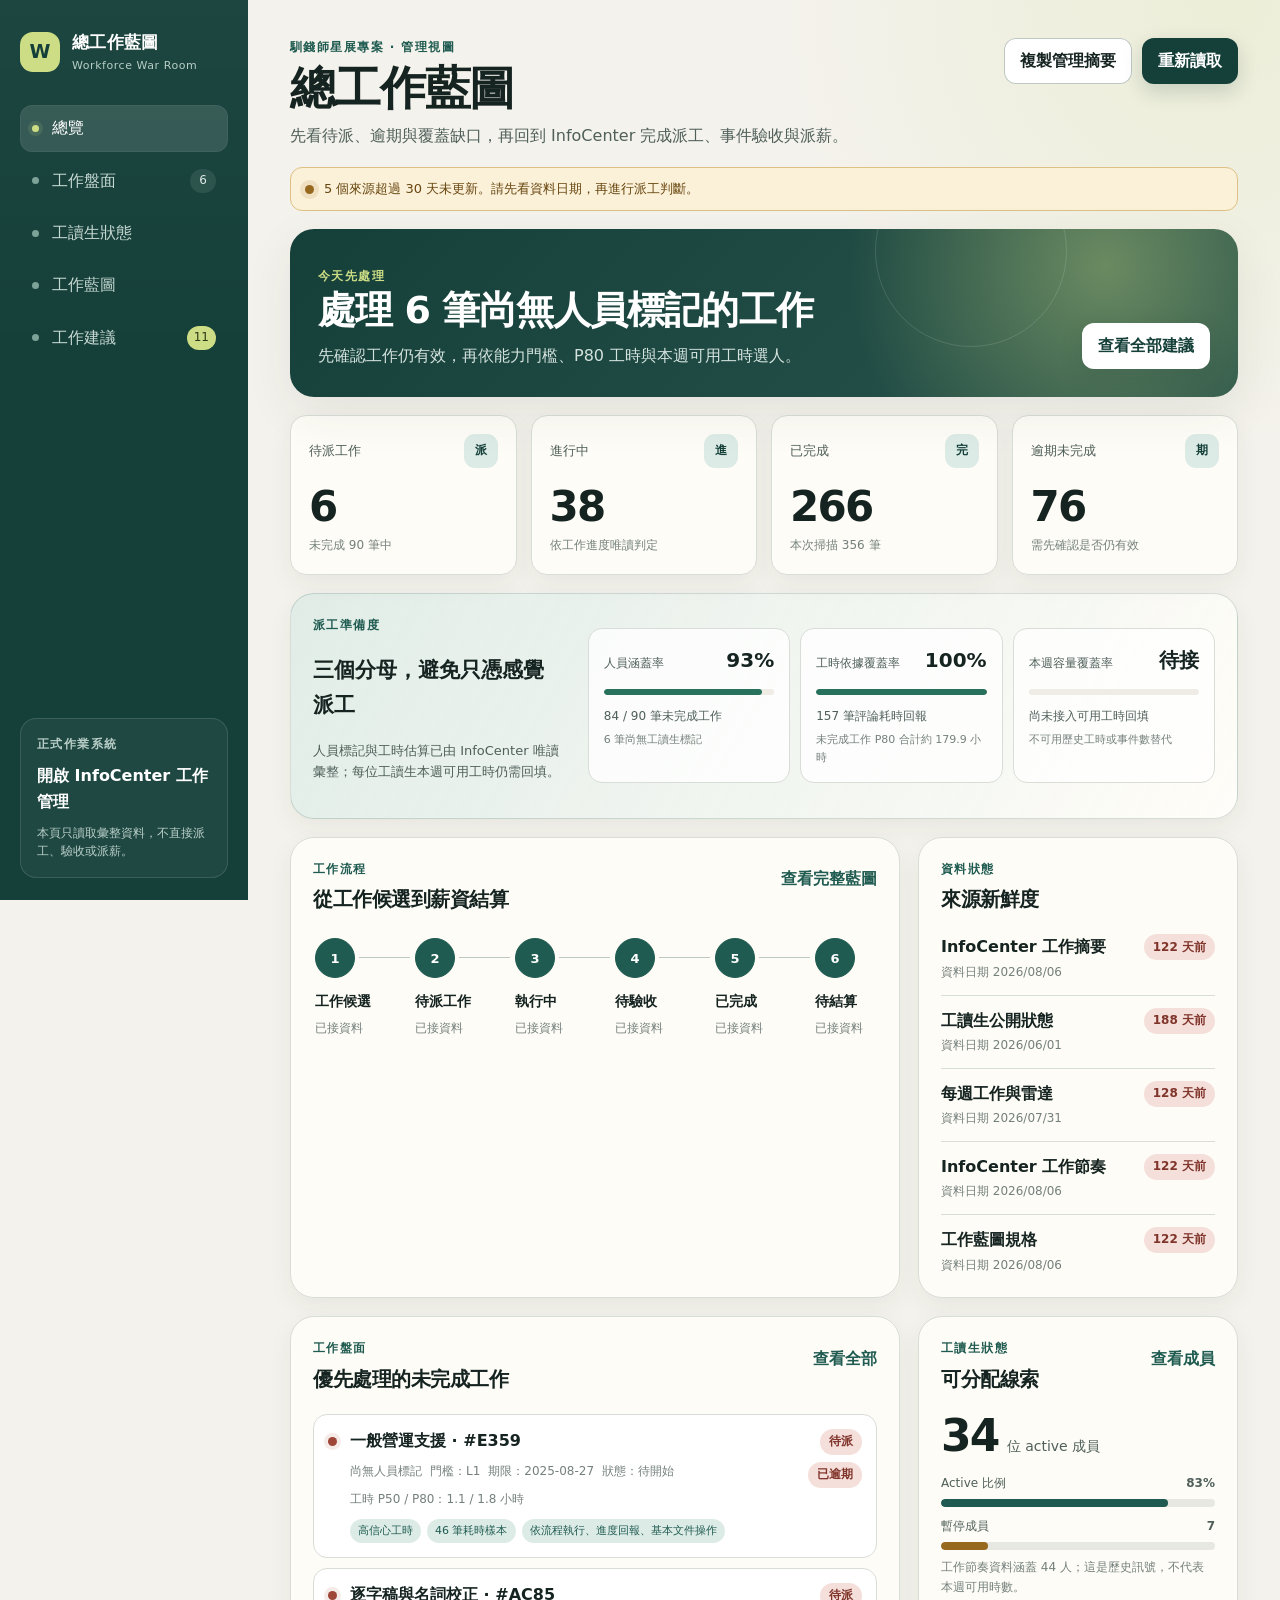
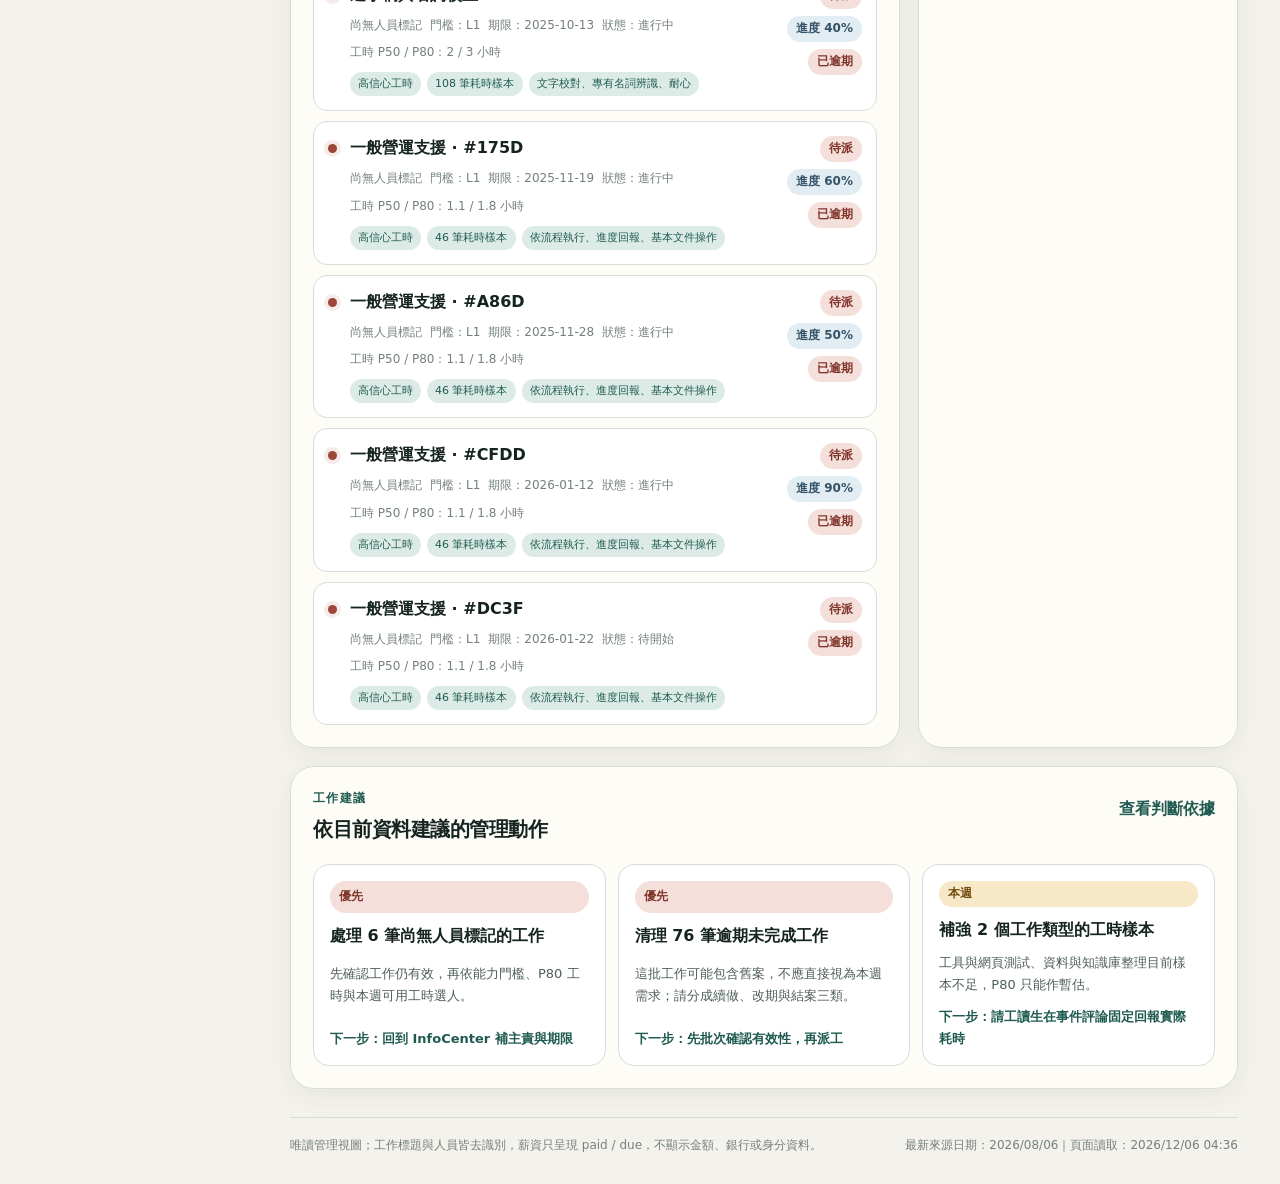
==== commit b38d7ced: "feat: add InfoCenter workforce command center" ====
--- a/index.html
+++ b/index.html
@@ -4,1252 +4,257 @@
   <meta charset="utf-8">
   <meta name="viewport" content="width=device-width, initial-scale=1">
   <meta name="robots" content="noindex,nofollow,noarchive">
-  <title>人力戰情系統</title>
-  <style>
-    :root {
-      --ink: #17202a;
-      --muted: #667085;
-      --line: #d8dee8;
-      --panel: #ffffff;
-      --bg: #f6f8fb;
-      --blue: #1f6feb;
-      --cyan: #008c95;
-      --green: #17833b;
-      --amber: #b7791f;
-      --red: #c2410c;
-      --soft-blue: #eaf2ff;
-      --soft-green: #eaf7ef;
-      --soft-amber: #fff4db;
-      --soft-red: #fff0e8;
-      --shadow: 0 10px 26px rgba(20, 31, 48, .08);
-    }
-
-    * {
-      box-sizing: border-box;
-    }
-
-    body {
-      margin: 0;
-      color: var(--ink);
-      background: var(--bg);
-      font-family: "Microsoft JhengHei", "Noto Sans TC", system-ui, sans-serif;
-      letter-spacing: 0;
-    }
-
-    .app {
-      min-height: 100vh;
-      display: grid;
-      grid-template-columns: 240px minmax(0, 1fr);
-    }
-
-    aside {
-      background: #102033;
-      color: #f8fafc;
-      padding: 24px 18px;
-    }
-
-    .brand {
-      font-size: 20px;
-      font-weight: 800;
-      margin-bottom: 28px;
-    }
-
-    .nav {
-      display: grid;
-      gap: 8px;
-    }
-
-    .nav button {
-      width: 100%;
-      min-height: 42px;
-      border: 0;
-      border-radius: 6px;
-      padding: 10px 12px;
-      background: transparent;
-      color: #cbd5e1;
-      text-align: left;
-      font: inherit;
-      cursor: pointer;
-    }
-
-    .nav button[aria-selected="true"] {
-      background: #223853;
-      color: #fff;
-    }
-
-    main {
-      padding: 24px;
-      overflow: auto;
-    }
-
-    header {
-      display: flex;
-      align-items: flex-start;
-      justify-content: space-between;
-      gap: 16px;
-      margin-bottom: 18px;
-    }
-
-    h1 {
-      margin: 0 0 6px;
-      font-size: 26px;
-      line-height: 1.25;
-    }
-
-    .subtitle {
-      margin: 0;
-      color: var(--muted);
-      line-height: 1.6;
-      font-size: 14px;
-    }
-
-    .toolbar {
-      display: flex;
-      gap: 8px;
-      flex-wrap: wrap;
-      justify-content: flex-end;
-    }
-
-    .tool {
-      border: 1px solid var(--line);
-      background: var(--panel);
-      color: var(--ink);
-      border-radius: 6px;
-      padding: 9px 12px;
-      min-height: 38px;
-      font: inherit;
-    }
-
-    a.tool {
-      text-decoration: none;
-      display: inline-flex;
-      align-items: center;
-    }
-
-    .tool.primary {
-      background: var(--blue);
-      border-color: var(--blue);
-      color: #fff;
-    }
-
-    .metrics {
-      display: grid;
-      grid-template-columns: repeat(5, minmax(130px, 1fr));
-      gap: 12px;
-      margin-bottom: 18px;
-    }
-
-    .metric,
-    .panel,
-    .card {
-      background: var(--panel);
-      border: 1px solid var(--line);
-      border-radius: 8px;
-      box-shadow: var(--shadow);
-    }
-
-    .metric {
-      padding: 14px;
-      min-height: 96px;
-    }
-
-    .metric .label {
-      color: var(--muted);
-      font-size: 13px;
-      margin-bottom: 8px;
-    }
-
-    .metric .value {
-      font-size: 28px;
-      font-weight: 800;
-      line-height: 1;
-    }
-
-    .metric .hint {
-      margin-top: 8px;
-      color: var(--muted);
-      font-size: 12px;
-    }
-
-    .grid {
-      display: grid;
-      grid-template-columns: minmax(0, 1.45fr) minmax(320px, .8fr);
-      gap: 16px;
-      align-items: start;
-    }
-
-    .panel {
-      overflow: hidden;
-    }
-
-    main > .panel {
-      margin-bottom: 16px;
-    }
-
-    .panel h2 {
-      margin: 0;
-      padding: 16px 18px;
-      font-size: 17px;
-      border-bottom: 1px solid var(--line);
-    }
-
-    .panel-body {
-      padding: 16px 18px;
-    }
-
-    table {
-      width: 100%;
-      border-collapse: collapse;
-      font-size: 14px;
-    }
-
-    th,
-    td {
-      padding: 11px 10px;
-      border-bottom: 1px solid var(--line);
-      text-align: left;
-      vertical-align: top;
-    }
-
-    th {
-      color: var(--muted);
-      background: #f1f4f8;
-      font-weight: 700;
-      white-space: nowrap;
-    }
-
-    tr:last-child td {
-      border-bottom: 0;
-    }
-
-    .badge {
-      display: inline-flex;
-      align-items: center;
-      min-height: 24px;
-      padding: 3px 8px;
-      border-radius: 999px;
-      font-size: 12px;
-      font-weight: 700;
-      white-space: nowrap;
-    }
-
-    .badge.green {
-      color: var(--green);
-      background: var(--soft-green);
-    }
-
-    .badge.blue {
-      color: var(--blue);
-      background: var(--soft-blue);
-    }
-
-    .badge.amber {
-      color: var(--amber);
-      background: var(--soft-amber);
-    }
-
-    .badge.red {
-      color: var(--red);
-      background: var(--soft-red);
-    }
-
-    .stack {
-      display: grid;
-      gap: 12px;
-    }
-
-    .card {
-      padding: 14px;
-    }
-
-    .person {
-      display: grid;
-      grid-template-columns: 1fr auto;
-      gap: 8px;
-      align-items: start;
-    }
-
-    .person h3,
-    .card h3 {
-      margin: 0 0 4px;
-      font-size: 15px;
-    }
-
-    .meta {
-      color: var(--muted);
-      font-size: 12px;
-      line-height: 1.5;
-    }
-
-    .bar {
-      height: 8px;
-      background: #e8edf4;
-      border-radius: 999px;
-      overflow: hidden;
-      margin-top: 10px;
-    }
-
-    .bar span {
-      display: block;
-      height: 100%;
-      background: var(--cyan);
-      width: var(--width);
-    }
-
-    .split {
-      display: grid;
-      grid-template-columns: repeat(2, minmax(0, 1fr));
-      gap: 16px;
-      margin-top: 16px;
-    }
-
-    .list {
-      display: grid;
-      gap: 10px;
-      margin: 0;
-      padding: 0;
-      list-style: none;
-    }
-
-    .list li {
-      border-bottom: 1px solid var(--line);
-      padding-bottom: 10px;
-      line-height: 1.5;
-    }
-
-    .list li:last-child {
-      border-bottom: 0;
-      padding-bottom: 0;
-    }
-
-    .notice {
-      display: grid;
-      gap: 8px;
-      margin-bottom: 16px;
-    }
-
-    .notice strong {
-      font-size: 15px;
-    }
-
-    .notice .row {
-      display: grid;
-      grid-template-columns: 120px minmax(0, 1fr) auto;
-      gap: 12px;
-      align-items: start;
-      padding: 12px 0;
-      border-bottom: 1px solid var(--line);
-    }
-
-    .notice .row:last-child {
-      border-bottom: 0;
-    }
-
-    .automation-grid {
-      display: grid;
-      grid-template-columns: repeat(3, minmax(180px, 1fr));
-      gap: 12px;
-    }
-
-    .automation-card {
-      display: grid;
-      gap: 8px;
-      min-height: 132px;
-    }
-
-    .automation-card .value {
-      font-size: 24px;
-      font-weight: 800;
-    }
-
-    .automation-card a {
-      justify-self: start;
-    }
-
-    .talent-overview .panel-body {
-      display: grid;
-      grid-template-columns: minmax(0, 1.2fr) minmax(320px, .8fr);
-      gap: 16px;
-      align-items: stretch;
-    }
-
-    .talent-lead {
-      display: grid;
-      gap: 12px;
-      align-content: start;
-    }
-
-    .talent-lead h3 {
-      margin: 0;
-      font-size: 22px;
-      line-height: 1.35;
-    }
-
-    .talent-stats {
-      display: grid;
-      grid-template-columns: repeat(2, minmax(0, 1fr));
-      gap: 10px;
-    }
-
-    .talent-stat {
-      border: 1px solid var(--line);
-      border-radius: 8px;
-      padding: 12px;
-      background: #fbfcff;
-    }
-
-    .talent-stat strong {
-      display: block;
-      font-size: 24px;
-      line-height: 1;
-      margin-bottom: 6px;
-    }
-
-    .text-clamp {
-      display: -webkit-box;
-      -webkit-line-clamp: 2;
-      -webkit-box-orient: vertical;
-      overflow: hidden;
-    }
-
-    .compact-people-grid {
-      display: grid;
-      grid-template-columns: repeat(2, minmax(0, 1fr));
-      gap: 12px;
-    }
-
-    .mini-profile {
-      display: grid;
-      gap: 12px;
-      border: 1px solid var(--line);
-      border-radius: 10px;
-      padding: 14px;
-      background: #fbfcff;
-    }
-
-    .mini-profile .top {
-      display: flex;
-      justify-content: space-between;
-      gap: 12px;
-      align-items: flex-start;
-    }
-
-    .mini-profile h3 {
-      margin: 0 0 4px;
-      font-size: 16px;
-    }
-
-    .mini-facts {
-      display: grid;
-      grid-template-columns: repeat(2, minmax(0, 1fr));
-      gap: 8px;
-    }
-
-    .mini-fact {
-      border: 1px solid var(--line);
-      border-radius: 8px;
-      padding: 8px 10px;
-      background: #fff;
-      min-height: 54px;
-    }
-
-    .mini-fact .label {
-      color: var(--muted);
-      font-size: 12px;
-      margin-bottom: 4px;
-    }
-
-    .mini-fact .value {
-      font-size: 13px;
-      line-height: 1.45;
-      overflow-wrap: anywhere;
-    }
-
-    .month-chips {
-      display: flex;
-      flex-wrap: wrap;
-      gap: 6px;
-    }
-
-    .month-chip {
-      display: inline-flex;
-      border: 1px solid var(--line);
-      border-radius: 999px;
-      padding: 3px 8px;
-      background: #fff;
-      font-size: 12px;
-      color: var(--muted);
-    }
-
-    .hidden {
-      display: none;
-    }
-
-    @media (max-width: 1100px) {
-      .app {
-        grid-template-columns: 1fr;
-      }
-
-      aside {
-        position: sticky;
-        top: 0;
-        z-index: 5;
-        padding: 14px 16px;
-      }
-
-      .brand {
-        margin-bottom: 12px;
-      }
-
-      .nav {
-        grid-template-columns: repeat(4, minmax(0, 1fr));
-      }
-
-      .nav button {
-        text-align: center;
-      }
-
-      .metrics {
-        grid-template-columns: repeat(2, minmax(0, 1fr));
-      }
-
-      .grid,
-      .split,
-      .automation-grid,
-      .talent-overview .panel-body,
-      .compact-people-grid {
-        grid-template-columns: 1fr;
-      }
-    }
-
-    @media (max-width: 640px) {
-      main {
-        padding: 16px;
-      }
-
-      header {
-        display: block;
-      }
-
-      .toolbar {
-        justify-content: flex-start;
-        margin-top: 12px;
-      }
-
-      .metrics {
-        grid-template-columns: 1fr;
-      }
-
-      table {
-        font-size: 13px;
-      }
-
-      th,
-      td {
-        padding: 9px 8px;
-      }
-
-      .notice .row {
-        grid-template-columns: 1fr;
-      }
-
-      .mini-facts {
-        grid-template-columns: 1fr;
-      }
-    }
-  </style>
+  <meta name="color-scheme" content="light">
+  <meta name="theme-color" content="#153f39">
+  <title>總工作藍圖｜Workforce War Room</title>
+  <link rel="icon" href="data:image/svg+xml,%3Csvg xmlns='http://www.w3.org/2000/svg' viewBox='0 0 64 64'%3E%3Crect width='64' height='64' rx='18' fill='%23153f39'/%3E%3Cpath d='M15 18h9l5 26h6l5-26h9L41 51H23z' fill='%23cddd85'/%3E%3C/svg%3E">
+  <link rel="stylesheet" href="./dashboard.css">
+  <script src="./dashboard.js" defer></script>
 </head>
 <body>
-  <div class="app">
-    <aside>
-      <div class="brand">人力戰情系統</div>
-      <nav class="nav" aria-label="戰情視圖">
-        <button type="button" aria-selected="true" data-view="overview">總覽</button>
-        <button type="button" aria-selected="false" data-view="reviews">名詞審核</button>
-        <button type="button" aria-selected="false" data-view="people">人才庫</button>
-        <button type="button" aria-selected="false" data-view="assignments">派工建議</button>
+  <a class="skip-link" href="#mainContent">跳到主要內容</a>
+
+  <div class="app-shell">
+    <aside class="sidebar" aria-label="主要導覽">
+      <a class="brand" href="#overview" aria-label="總工作藍圖首頁">
+        <span class="brand-mark" aria-hidden="true">W</span>
+        <span>
+          <strong>總工作藍圖</strong>
+          <small>Workforce War Room</small>
+        </span>
+      </a>
+
+      <nav class="primary-nav" role="tablist" aria-label="管理視圖">
+        <button class="nav-item is-active" id="tab-overview" type="button" role="tab" aria-selected="true" aria-controls="overview" data-view="overview">
+          <span class="nav-dot" aria-hidden="true"></span>
+          <span>總覽</span>
+        </button>
+        <button class="nav-item" id="tab-dispatch" type="button" role="tab" aria-selected="false" aria-controls="dispatch" data-view="dispatch">
+          <span class="nav-dot" aria-hidden="true"></span>
+          <span>工作盤面</span>
+          <span class="nav-count" id="navDispatchCount">—</span>
+        </button>
+        <button class="nav-item" id="tab-people" type="button" role="tab" aria-selected="false" aria-controls="people" data-view="people">
+          <span class="nav-dot" aria-hidden="true"></span>
+          <span>工讀生狀態</span>
+        </button>
+        <button class="nav-item" id="tab-blueprint" type="button" role="tab" aria-selected="false" aria-controls="blueprint" data-view="blueprint">
+          <span class="nav-dot" aria-hidden="true"></span>
+          <span>工作藍圖</span>
+        </button>
+        <button class="nav-item" id="tab-recommendations" type="button" role="tab" aria-selected="false" aria-controls="recommendations" data-view="recommendations">
+          <span class="nav-dot" aria-hidden="true"></span>
+          <span>工作建議</span>
+          <span class="nav-count nav-count-alert" id="navRecommendationCount">—</span>
+        </button>
       </nav>
+
+      <div class="sidebar-footer">
+        <p class="eyebrow">正式作業系統</p>
+        <a class="sidebar-link" href="https://www.egroup-infocenter.com/me/work?tab=list" target="_blank" rel="noreferrer">開啟 InfoCenter 工作管理</a>
+        <p>本頁只讀取彙整資料，不直接派工、驗收或派薪。</p>
+      </div>
     </aside>
 
-    <main>
-      <header>
+    <main id="mainContent" class="main-content">
+      <header class="page-header">
         <div>
-          <h1>本週人力與審核戰情</h1>
-          <p class="subtitle">主要指標改讀最新人才庫、工時歷史、派薪狀態與資訊雷達；舊 dashboard snapshot 只保留作為下方審核範例區塊。</p>
-          <p class="subtitle" id="sourceStatus">資料來源：讀取中</p>
-        </div>
-        <div class="toolbar">
-          <a class="tool primary" href="/talent-pool/index.html">打開人才庫總覽</a>
-          <a class="tool" href="/intern-interviews/index.html">工讀生會談</a>
-          <a class="tool" href="/radar-addon/index.html">資訊雷達</a>
-          <button class="tool" type="button" id="toggleSeed">切換示範資料</button>
-          <button class="tool primary" type="button" id="nextAction">產生本週確認摘要</button>
+          <p class="eyebrow">馴錢師星展專案 · 管理視圖</p>
+          <h1>總工作藍圖</h1>
+          <p class="page-summary">先看待派、逾期與覆蓋缺口，再回到 InfoCenter 完成派工、事件驗收與派薪。</p>
+        </div>
+        <div class="header-actions">
+          <button class="button button-secondary" type="button" id="copyBriefButton">複製管理摘要</button>
+          <button class="button button-primary" type="button" id="reloadButton">重新讀取</button>
         </div>
       </header>
 
-      <section class="metrics" id="metrics"></section>
-
-      <article class="panel talent-overview">
-        <h2>人才庫總覽</h2>
-        <div class="panel-body" id="talentOverview">
-          <div class="meta">讀取人才庫資料中…</div>
-        </div>
-      </article>
-
-      <article class="panel">
-        <h2>最新自動化資料</h2>
-        <div class="panel-body">
-          <div class="automation-grid" id="automationCards"></div>
-        </div>
-      </article>
-
-      <article class="panel">
-        <h2>待確認事項</h2>
-        <div class="panel-body">
-          <div class="notice" id="confirmationRows"></div>
-        </div>
-      </article>
-
-      <section data-section="overview">
-        <div class="grid">
+      <div class="source-strip" id="sourceStrip" aria-live="polite">
+        <span class="source-pulse" aria-hidden="true"></span>
+        <span>正在讀取資料來源…</span>
+      </div>
+
+      <section id="overview" class="view-section" role="tabpanel" aria-labelledby="tab-overview">
+        <section class="priority-banner" id="priorityBanner" aria-live="polite">
+          <div>
+            <p class="eyebrow">今天先處理</p>
+            <h2>正在整理優先事項</h2>
+            <p>系統會依逾期工作、資料日期與追蹤狀態排序。</p>
+          </div>
+          <button class="button button-light" type="button" data-go-view="recommendations">查看全部建議</button>
+        </section>
+
+        <section class="metric-grid" id="metricGrid" aria-label="核心指標"></section>
+
+        <section class="coverage-board" aria-labelledby="coverageTitle">
+          <div class="coverage-board-copy">
+            <p class="eyebrow">派工準備度</p>
+            <h2 id="coverageTitle">三個分母，避免只憑感覺派工</h2>
+            <p>人員標記與工時估算已由 InfoCenter 唯讀彙整；每位工讀生本週可用工時仍需回填。</p>
+          </div>
+          <div class="coverage-grid" id="coverageGrid"></div>
+        </section>
+
+        <div class="overview-grid">
+          <article class="panel panel-wide">
+            <div class="panel-header">
+              <div>
+                <p class="eyebrow">工作流程</p>
+                <h2>從工作候選到薪資結算</h2>
+              </div>
+              <button class="text-button" type="button" data-go-view="blueprint">查看完整藍圖</button>
+            </div>
+            <div class="workflow-lane" id="overviewWorkflow"></div>
+          </article>
+
           <article class="panel">
-            <h2>進行中案件</h2>
-            <div class="panel-body">
-              <table>
-                <thead>
-                  <tr>
-                    <th>事件</th>
-                    <th>工讀生</th>
-                    <th>分鐘</th>
-                    <th>狀態</th>
-                    <th>風險</th>
-                  </tr>
-                </thead>
-                <tbody id="caseRows"></tbody>
-              </table>
-            </div>
+            <div class="panel-header">
+              <div>
+                <p class="eyebrow">資料狀態</p>
+                <h2>來源新鮮度</h2>
+              </div>
+            </div>
+            <div class="source-list" id="sourceList"></div>
+          </article>
+
+          <article class="panel panel-wide">
+            <div class="panel-header">
+              <div>
+                <p class="eyebrow">工作盤面</p>
+                <h2>優先處理的未完成工作</h2>
+              </div>
+              <button class="text-button" type="button" data-go-view="dispatch">查看全部</button>
+            </div>
+            <div class="task-list" id="overviewTaskList"></div>
           </article>
 
           <article class="panel">
-            <h2>人力負載</h2>
-            <div class="panel-body stack" id="personCards"></div>
-          </article>
-        </div>
-
-        <div class="split">
-          <article class="panel">
-            <h2>詞庫判斷摘要</h2>
-            <div class="panel-body">
-              <table>
-                <thead>
-                  <tr>
-                    <th>錯誤文字</th>
-                    <th>正確文字</th>
-                    <th>判斷</th>
-                    <th>原因</th>
-                  </tr>
-                </thead>
-                <tbody id="dictionaryRows"></tbody>
-              </table>
-            </div>
-          </article>
-
-          <article class="panel">
-            <h2>下週派工提醒</h2>
-            <div class="panel-body">
-              <ul class="list" id="assignmentList"></ul>
-            </div>
-          </article>
-        </div>
-      </section>
-
-      <section class="hidden" data-section="reviews">
-        <article class="panel">
-          <h2>自訂義名詞審核清單</h2>
-          <div class="panel-body">
-            <table>
-              <thead>
-                <tr>
-                  <th>事件 ID</th>
-                  <th>事件標題</th>
-                  <th>候選詞</th>
-                  <th>預計動作</th>
-                  <th>派薪狀態</th>
-                </tr>
-              </thead>
-              <tbody id="reviewRows"></tbody>
-            </table>
-          </div>
+            <div class="panel-header">
+              <div>
+                <p class="eyebrow">工讀生狀態</p>
+                <h2>可分配線索</h2>
+              </div>
+              <button class="text-button" type="button" data-go-view="people">查看成員</button>
+            </div>
+            <div id="peopleSnapshot"></div>
+          </article>
+
+          <article class="panel panel-full">
+            <div class="panel-header">
+              <div>
+                <p class="eyebrow">工作建議</p>
+                <h2>依目前資料建議的管理動作</h2>
+              </div>
+              <button class="text-button" type="button" data-go-view="recommendations">查看判斷依據</button>
+            </div>
+            <div class="recommendation-grid" id="overviewRecommendations"></div>
+          </article>
+        </div>
+      </section>
+
+      <section id="dispatch" class="view-section is-hidden" role="tabpanel" aria-labelledby="tab-dispatch">
+        <div class="section-heading">
+          <div>
+            <p class="eyebrow">InfoCenter 唯讀工作盤面</p>
+            <h2>依覆蓋缺口、期限與工時信心排序</h2>
+            <p>標題以工作類型與匿名代碼顯示；實際標題、主責與派工異動請回到 InfoCenter 確認。</p>
+          </div>
+          <a class="button button-primary" href="https://www.egroup-infocenter.com/me/work?tab=list" target="_blank" rel="noreferrer">到 InfoCenter 派工</a>
+        </div>
+
+        <div class="filter-bar" role="group" aria-label="待派工作篩選">
+          <button class="filter-chip is-active" type="button" data-task-filter="active">未完成</button>
+          <button class="filter-chip" type="button" data-task-filter="unassigned">待派</button>
+          <button class="filter-chip" type="button" data-task-filter="overdue">已逾期</button>
+          <button class="filter-chip" type="button" data-task-filter="in_progress">進行中</button>
+          <button class="filter-chip" type="button" data-task-filter="completed">已完成</button>
+        </div>
+
+        <div class="task-list task-list-expanded" id="dispatchTaskList"></div>
+      </section>
+
+      <section id="people" class="view-section is-hidden" role="tabpanel" aria-labelledby="tab-people">
+        <div class="section-heading">
+          <div>
+            <p class="eyebrow">工讀生狀態</p>
+            <h2>以公開安全快照掌握人力</h2>
+            <p>主頁只顯示遮罩姓名、狀態、歷史工時與派薪狀態；「本週可用工時」尚未接通，不能由歷史工時推定。</p>
+          </div>
+          <a class="button button-secondary" href="/talent-pool/index.html">開啟人才庫</a>
+        </div>
+
+        <div class="people-toolbar">
+          <label class="search-field">
+            <span>搜尋成員</span>
+            <input id="peopleSearch" type="search" autocomplete="off" placeholder="輸入遮罩姓名">
+          </label>
+          <label class="select-field">
+            <span>狀態</span>
+            <select id="peopleStatusFilter">
+              <option value="all">全部</option>
+              <option value="active">可聯繫</option>
+              <option value="paused">暫停</option>
+            </select>
+          </label>
+        </div>
+
+        <div class="people-summary-grid" id="peopleSummaryGrid"></div>
+        <div class="people-grid" id="peopleGrid"></div>
+      </section>
+
+      <section id="blueprint" class="view-section is-hidden" role="tabpanel" aria-labelledby="tab-blueprint">
+        <div class="section-heading">
+          <div>
+            <p class="eyebrow">完整工作藍圖</p>
+            <h2>工作、事件、驗收與薪資的共用骨架</h2>
+            <p>藍圖定義每一階段的正式紀錄位置、完成條件與目前資料接通狀態。</p>
+          </div>
+          <div class="header-actions">
+            <a class="button button-secondary" href="https://www.egroup-infocenter.com/me/work?tab=templates" target="_blank" rel="noreferrer">工作範本</a>
+            <a class="button button-secondary" href="https://www.egroup-infocenter.com/me/event/events?tab=dynamicColumnTemplate" target="_blank" rel="noreferrer">事件範本</a>
+          </div>
+        </div>
+
+        <div class="workflow-lane workflow-lane-detailed" id="blueprintWorkflow"></div>
+
+        <div class="section-heading compact-heading">
+          <div>
+            <p class="eyebrow">工作域</p>
+            <h2>可建立的標準工作範本</h2>
+          </div>
+        </div>
+        <div class="domain-grid" id="domainGrid"></div>
+      </section>
+
+      <section id="recommendations" class="view-section is-hidden" role="tabpanel" aria-labelledby="tab-recommendations">
+        <div class="section-heading">
+          <div>
+            <p class="eyebrow">工作建議</p>
+            <h2>只處理需要判斷的例外</h2>
+            <p>建議依 InfoCenter 工作狀態、逾期、派工覆蓋與評論工時樣本產生；不會自動建立或修改資料。</p>
+          </div>
+          <button class="button button-primary" type="button" id="copyRecommendationButton">複製建議清單</button>
+        </div>
+
+        <div class="recommendation-list" id="recommendationList"></div>
+
+        <article class="panel approval-panel">
+          <div>
+            <p class="eyebrow">寫入邊界</p>
+            <h2>建議先審核，再到正式系統操作</h2>
+            <p>Codex可以盤點、推薦與整理草稿；建立工作、派工、驗收、結算與派薪仍由你逐批核准。</p>
+          </div>
+          <a class="button button-primary" href="https://www.egroup-infocenter.com/me/work?tab=list" target="_blank" rel="noreferrer">開啟正式工作管理</a>
         </article>
       </section>
 
-      <section class="hidden" data-section="people">
-        <article class="panel">
-          <h2>人才庫</h2>
-          <div class="panel-body compact-people-grid" id="peopleRows"></div>
-        </article>
-      </section>
-
-      <section class="hidden" data-section="assignments">
-        <article class="panel">
-          <h2>派工池</h2>
-          <div class="panel-body">
-            <table>
-              <thead>
-                <tr>
-                  <th>任務</th>
-                  <th>適合人選</th>
-                  <th>原因</th>
-                  <th>確認點</th>
-                </tr>
-              </thead>
-              <tbody id="assignmentRows"></tbody>
-            </table>
-          </div>
-        </article>
-      </section>
+      <footer class="page-footer">
+        <p>唯讀管理視圖；工作標題與人員皆去識別，薪資只呈現 paid / due，不顯示金額、銀行或身分資料。</p>
+        <p id="footerTimestamp">尚未完成資料讀取</p>
+      </footer>
     </main>
   </div>
 
-  <script>
-    const data = {
-      cases: [
-        {
-          id: "2uqNjm7gRiOWb8RdccVwIg",
-          title: "115519-1150518 財務相談室-17-孫瑜",
-          person: "孫瑜",
-          minutes: 65,
-          status: "已完成",
-          risk: "低",
-          salary: "已建立（不顯示金額）",
-          dictionaryAction: "新增 3 筆，已存在 2 筆，排除 1 筆"
-        },
-        {
-          id: "pending-example-1",
-          title: "待審核案件範例（尚未接入真實資料）",
-          person: "yachu Zhang",
-          minutes: 0,
-          status: "示範資料",
-          risk: "待接入",
-          salary: "待確認",
-          dictionaryAction: "等待每週自動化擷取"
-        }
-      ],
-      dictionary: [
-        { wrong: "袁家中心", correct: "原家中心", decision: "可納入", reason: "社福服務脈絡中的專有/機構用語" },
-        { wrong: "袁民", correct: "原民", decision: "可納入", reason: "原民為社福界常用詞" },
-        { wrong: "袁銘", correct: "原民", decision: "可納入", reason: "同批脈絡中明確指向原民" },
-        { wrong: "魚鱗", correct: "雲林", decision: "不納入", reason: "左詞有正常語意，可能造成全域誤替換" }
-      ],
-      people: [
-        {
-          name: "孫瑜",
-          template: "初級工讀生薪資計算",
-          work: "逐字稿名詞修正、資料整理",
-          quality: "舊審核 snapshot：曾完成 1 案，需接入真實週報後才作為本週判斷",
-          load: 42,
-          suggestion: "可持續安排詞庫修正與標準化任務"
-        },
-        {
-          name: "yachu Zhang",
-          template: "認證實習生薪資計算",
-          work: "進階校對、資料判讀、課程支援",
-          quality: "適合承接規則較多的審核任務",
-          load: 28,
-          suggestion: "可優先測試好理家在內容優化任務"
-        },
-        {
-          name: "李怡霖",
-          template: "怡霖薪資計算",
-          work: "行政流程、內容整理、專案協作",
-          quality: "需獨立薪資範本追蹤",
-          load: 34,
-          suggestion: "適合擔任流程型任務的固定窗口"
-        }
-      ],
-      assignments: [
-        {
-          task: "每週自訂義名詞審核",
-          person: "孫瑜 / yachu Zhang",
-          reason: "已累積逐字稿與名詞修正脈絡",
-          gate: "低信心詞先交 Kevin 判斷"
-        },
-        {
-          task: "好理家在文章與工具優化",
-          person: "yachu Zhang",
-          reason: "適合較高判讀與整理能力任務",
-          gate: "先以一篇文章或一個頁面試做"
-        },
-        {
-          task: "馴錢師活動資料整理",
-          person: "李怡霖",
-          reason: "流程與行政型工作可標準化",
-          gate: "需定義輸出格式與截止時間"
-        }
-      ],
-      confirmations: [
-        {
-          type: "系統狀態",
-          title: "目前沒有真實待確認資料",
-          detail: "這個 v0.1 dashboard 尚未接每週五自動化輸出的真實 JSON，因此正式待確認數量應為 0。",
-          status: "已釐清"
-        },
-        {
-          type: "示範資料",
-          title: "待審核案件範例",
-          detail: "這筆只是用來示範未來每週自動化會顯示的欄位，不代表現在 InfoCenter 真的有一案等待你確認。",
-          status: "示範"
-        },
-        {
-          type: "下一步",
-          title: "接入每週審核報告",
-          detail: "週五 13:30 自動化會先產生候選詞、事件、分鐘數與薪資預覽；之後這裡會顯示需要你確認的批次。",
-          status: "待接入"
-        }
-      ],
-      source: {
-        mode: "fallback",
-        updatedAt: "2026-05-29T17:10:00+08:00",
-        sources: ["HTML fallback seed data"],
-        publicNote: "目前顯示的是備援示範資料；正式資料會由 Codex 更新 data/dashboard.json。"
-      }
-    };
-
-    const $ = (selector) => document.querySelector(selector);
-    const $$ = (selector) => Array.from(document.querySelectorAll(selector));
-
-    const addon = {
-      interns: null,
-      talent: null,
-      radar: null,
-      workItems: "",
-      errors: []
-    };
-
-    function badgeClass(value) {
-      if (value === "已完成" || value === "可納入" || value === "低") return "green";
-      if (value === "待確認" || value === "示範" || value === "待接入" || value === "示範資料") return "amber";
-      if (value === "已釐清") return "blue";
-      if (value === "不納入" || value === "高") return "red";
-      return "blue";
-    }
-
-    function badge(value) {
-      return `<span class="badge ${badgeClass(value)}">${value}</span>`;
-    }
-
-    function escapeHtml(value) {
-      return String(value ?? "")
-        .replaceAll("&", "&amp;")
-        .replaceAll("<", "&lt;")
-        .replaceAll(">", "&gt;")
-        .replaceAll('"', "&quot;")
-        .replaceAll("'", "&#039;");
-    }
-
-    function formatSourceTime(value) {
-      if (!value) return "尚未產生";
-      const date = new Date(value);
-      if (Number.isNaN(date.getTime())) return value;
-      return date.toLocaleString("zh-TW", {
-        timeZone: "Asia/Taipei",
-        year: "numeric",
-        month: "2-digit",
-        day: "2-digit",
-        hour: "2-digit",
-        minute: "2-digit"
-      });
-    }
-
-    async function loadLatestData() {
-      try {
-        const response = await fetch("data/dashboard.json", { cache: "no-store" });
-        if (!response.ok) throw new Error(`HTTP ${response.status}`);
-        const latest = await response.json();
-        Object.assign(data, latest);
-        data.source = {
-          mode: "snapshot",
-          ...latest.source,
-          publicNote: latest.source?.publicNote || "這份資料由 Codex 依 dashboard 需求讀取來源後更新。"
-        };
-      } catch (error) {
-        data.source = {
-          ...data.source,
-          loadError: error.message
-        };
-      }
-    }
-
-    async function fetchJson(path) {
-      const response = await fetch(path, { cache: "no-store" });
-      if (!response.ok) throw new Error(`${path}: HTTP ${response.status}`);
-      return response.json();
-    }
-
-    async function fetchText(path) {
-      const response = await fetch(path, { cache: "no-store" });
-      if (!response.ok) throw new Error(`${path}: HTTP ${response.status}`);
-      return response.text();
-    }
-
-    async function loadAddonData() {
-      const tasks = [
-        fetchJson("data/interns.public.json")
-          .then((value) => { addon.interns = value; })
-          .catch((error) => { addon.errors.push(error.message); }),
-        fetchJson("data/talent-pool.internal.json")
-          .then((value) => { addon.talent = value; })
-          .catch((error) => { addon.errors.push(error.message); }),
-        fetchJson("data/radar-week.json")
-          .then((value) => { addon.radar = value; })
-          .catch((error) => { addon.errors.push(error.message); }),
-        fetchText("data/radar-work-items.md")
-          .then((value) => { addon.workItems = value; })
-          .catch((error) => { addon.errors.push(error.message); })
-      ];
-      await Promise.all(tasks);
-    }
-
-    function renderSourceStatus() {
-      const talentUpdatedAt = addon.talent?.meta?.sourceModifiedAt || addon.talent?.meta?.generatedAt;
-      const internsUpdatedAt = addon.interns?.meta?.sourceModifiedAt || addon.interns?.meta?.generatedAt;
-      const radarMeta = addon.radar?.meta || {};
-      const radarReady = radarMeta.weekStart && !isPlaceholderWeek(radarMeta.weekStart);
-      const sources = [
-        addon.talent ? `人才庫 ${formatSourceTime(talentUpdatedAt)}` : "",
-        addon.interns ? `派薪狀態 ${formatSourceTime(internsUpdatedAt)}` : "",
-        radarReady ? `資訊雷達 ${radarMeta.weekStart}～${radarMeta.weekEnd}` : "資訊雷達待產生"
-      ].filter(Boolean);
-      const fallback = data.source?.updatedAt ? `舊審核 snapshot ${formatSourceTime(data.source.updatedAt)}` : "尚未取得資料";
-      $("#sourceStatus").textContent = `資料來源：${sources.join("｜") || fallback}`;
-    }
-
-    function renderMetrics() {
-      const talentPeople = Array.isArray(addon.talent?.people) ? addon.talent.people : [];
-      const talentCounts = addon.talent?.meta?.counts || {};
-      const internCounts = addon.interns?.meta?.counts || {};
-      const total = talentCounts.total ?? talentPeople.length;
-      const active = talentCounts.active ?? internCounts.active ?? 0;
-      const paused = talentCounts.paused ?? internCounts.paused ?? 0;
-      const historyOnly = talentCounts.historyOnly ?? 0;
-      const withPhone = talentCounts.withPhone ?? talentPeople.filter((person) => person.phone).length;
-      const withEmail = talentCounts.withEmail ?? talentPeople.filter((person) => person.email).length;
-      const withResidence = talentCounts.withResidence ?? talentPeople.filter((person) => person.residence).length;
-      const missing = talentCounts.missingAnyRequired ?? talentPeople.filter((person) => (person.missingRequiredFields || []).length).length;
-      const historyHours = Number(talentCounts.historyTotalHours || 0);
-      const historyHoursLabel = historyHours
-        ? historyHours.toLocaleString("zh-TW", { maximumFractionDigits: 1 })
-        : "—";
-      const dictionaryMinutes = talentCounts.dictionaryWorkMinutes ?? addon.interns?.meta?.history?.dictionaryWorkMinutes ?? 0;
-      const coveredMonths = addon.talent?.meta?.coveredMonths || addon.interns?.meta?.history?.coveredMonths || [];
-      const historyMetricLabel = coveredMonths.length
-        ? `${coveredMonths[0].slice(5)}–${coveredMonths[coveredMonths.length - 1].slice(5)} 月工時`
-        : "逐月工時";
-      const radarMeta = addon.radar?.meta || {};
-      const radarReady = radarMeta.weekStart && !isPlaceholderWeek(radarMeta.weekStart);
-      const highlights = Array.isArray(addon.radar?.highlights) ? addon.radar.highlights.length : 0;
-      const hasWorkItems = addon.workItems && !addon.workItems.includes("尚未產生");
-      $("#metrics").innerHTML = [
-        ["人才總數", total || "—", `active ${active}｜paused ${paused}｜history-only ${historyOnly}`],
-        ["待補資料", missing || 0, `缺電話 ${Math.max(0, total - withPhone)}｜缺 Email ${Math.max(0, total - withEmail)}｜缺居住地 ${Math.max(0, total - withResidence)}`],
-        [historyMetricLabel, historyHoursLabel, `${talentCounts.withHistory ?? 0} 人有歷史工時｜名詞庫 ${dictionaryMinutes} 分鐘`],
-        ["派薪狀態", `${internCounts.paid ?? "—"} / ${internCounts.due ?? "—"}`, "paid / due｜不含金額與銀行資料"],
-        ["本週雷達", radarReady ? highlights : "待產生", hasWorkItems ? "工作清單已產生" : "新聞摘要與派工清單待產生"]
-      ].map(([label, value, hint]) => `
-        <article class="metric">
-          <div class="label">${escapeHtml(label)}</div>
-          <div class="value">${escapeHtml(value)}</div>
-          <div class="hint">${escapeHtml(hint)}</div>
-        </article>
-      `).join("");
-    }
-
-    function isPlaceholderWeek(value) {
-      return !value || String(value).includes("YYYY");
-    }
-
-    function renderAutomationCards() {
-      const counts = addon.interns?.meta?.counts || {};
-      const talentCounts = addon.talent?.meta?.counts || {};
-      const sourceModifiedAt = addon.interns?.meta?.sourceModifiedAt || addon.interns?.meta?.generatedAt;
-      const talentUpdatedAt = addon.talent?.meta?.sourceModifiedAt || addon.talent?.meta?.generatedAt;
-      const weekStart = addon.radar?.meta?.weekStart;
-      const weekEnd = addon.radar?.meta?.weekEnd;
-      const highlights = Array.isArray(addon.radar?.highlights) ? addon.radar.highlights.length : 0;
-      const hasWorkItems = addon.workItems && !addon.workItems.includes("尚未產生");
-      const radarPeriod = isPlaceholderWeek(weekStart) ? "等待本週雷達" : `${weekStart}～${weekEnd}`;
-
-      $("#automationCards").innerHTML = [
-        {
-          title: "人才庫資料更新",
-          value: `${counts.active ?? "—"} / ${counts.total ?? "—"}`,
-          meta: `後台快照比對用｜paid ${counts.paid ?? "—"}｜due ${counts.due ?? "—"}｜${formatSourceTime(sourceModifiedAt)}`,
-          href: "/talent-pool/index.html",
-          cta: "查看人才庫"
-        },
-        {
-          title: "人才庫追蹤",
-          value: `${talentCounts.withHistory ?? "—"} / ${talentCounts.total ?? "—"}`,
-          meta: `有歷史工時 / total｜電話 ${talentCounts.withPhone ?? "—"}｜Email ${talentCounts.withEmail ?? "—"}｜${formatSourceTime(talentUpdatedAt)}`,
-          href: "/talent-pool/index.html",
-          cta: "打開人才庫"
-        },
-        {
-          title: "15 分鐘工讀生會談",
-          value: "會談表",
-          meta: "了解近況、任務意願、可投入時間，會後收斂一個小任務",
-          href: "/intern-interviews/index.html",
-          cta: "打開會談工具"
-        },
-        {
-          title: "每週資訊雷達",
-          value: highlights,
-          meta: `${radarPeriod}｜highlights`,
-          href: "/radar-addon/index.html",
-          cta: "打開資訊雷達"
-        },
-        {
-          title: "工作清單",
-          value: hasWorkItems ? "已產生" : "待產生",
-          meta: addon.errors.length ? addon.errors.join("｜") : "新聞摘要與派薪提醒會在每週排程後更新",
-          href: "/data/radar-work-items.md",
-          cta: "查看工作清單"
-        }
-      ].map((item) => `
-        <article class="card automation-card">
-          <div>
-            <h3>${item.title}</h3>
-            <div class="value">${item.value}</div>
-            <div class="meta">${item.meta}</div>
-          </div>
-          <a class="tool" href="${item.href}">${item.cta}</a>
-        </article>
-      `).join("");
-    }
-
-    function renderTalentOverview() {
-      const people = Array.isArray(addon.talent?.people) ? addon.talent.people : [];
-      const counts = addon.talent?.meta?.counts || {};
-      const total = counts.total ?? people.length;
-      const withPhone = counts.withPhone ?? people.filter((person) => person.phone).length;
-      const withEmail = counts.withEmail ?? people.filter((person) => person.email).length;
-      const withResidence = counts.withResidence ?? people.filter((person) => person.residence).length;
-      const missing = counts.missingAnyRequired ?? people.filter((person) => (person.missingRequiredFields || []).length).length;
-      const updatedAt = formatSourceTime(addon.talent?.meta?.sourceModifiedAt || addon.talent?.meta?.generatedAt);
-      const coveredMonths = (addon.talent?.meta?.coveredMonths || []).join("、") || "尚未標示";
-
-      $("#talentOverview").innerHTML = `
-        <div class="talent-lead">
-          <h3>工讀生基本資料、履歷連結與每月工作情況都集中在人才庫。</h3>
-          <p class="subtitle">首頁只保留入口與追蹤摘要；後台快照繼續給自動化比對新增、補件與派薪狀態，不再當成主要頁面。</p>
-          <div class="toolbar" style="justify-content:flex-start;margin-top:4px">
-            <a class="tool primary" href="/talent-pool/index.html">打開完整人才庫</a>
-            <a class="tool" href="/intern-interviews/index.html">開 15 分鐘會談表</a>
-            <button class="tool" type="button" data-view-shortcut="people">查看首頁人才表</button>
-          </div>
-          <div class="meta">更新時間：${updatedAt}｜月份：${escapeHtml(coveredMonths)}｜薪資金額與銀行資料仍不顯示</div>
-        </div>
-        <div class="talent-stats">
-          <div class="talent-stat"><strong>${escapeHtml(total)}</strong><span class="meta">人才總數</span></div>
-          <div class="talent-stat"><strong>${escapeHtml(withPhone)} / ${escapeHtml(withEmail)}</strong><span class="meta">電話 / Email 已建檔</span></div>
-          <div class="talent-stat"><strong>${escapeHtml(withResidence)}</strong><span class="meta">已有居住地（縣市/區）</span></div>
-          <div class="talent-stat"><strong>${escapeHtml(missing)}</strong><span class="meta">仍缺必要欄位</span></div>
-        </div>
-      `;
-
-      const shortcut = document.querySelector("[data-view-shortcut='people']");
-      if (shortcut) shortcut.addEventListener("click", () => switchView("people"));
-    }
-
-    function renderConfirmations() {
-      $("#confirmationRows").innerHTML = data.confirmations.map((item) => `
-        <div class="row">
-          <div>${badge(item.status)}</div>
-          <div>
-            <strong>${item.title}</strong>
-            <div class="meta">${item.detail}</div>
-          </div>
-          <div class="meta">${item.type}</div>
-        </div>
-      `).join("");
-    }
-
-    function renderCases() {
-      $("#caseRows").innerHTML = data.cases.map((item) => `
-        <tr>
-          <td><strong>${item.title}</strong><div class="meta">${item.id}</div></td>
-          <td>${item.person}</td>
-          <td>${item.minutes}</td>
-          <td>${badge(item.status)}</td>
-          <td>${badge(item.risk)}</td>
-        </tr>
-      `).join("");
-
-      $("#reviewRows").innerHTML = data.cases.map((item) => `
-        <tr>
-          <td>${item.id}</td>
-          <td>${item.title}</td>
-          <td>${item.dictionaryAction}</td>
-          <td>${item.status === "已完成" ? "已完成三步驗證" : "等待 Kevin 確認"}</td>
-          <td>${item.salary ? "已建立（不顯示金額）" : "待確認"}</td>
-        </tr>
-      `).join("");
-    }
-
-    function renderDictionary() {
-      $("#dictionaryRows").innerHTML = data.dictionary.map((item) => `
-        <tr>
-          <td>${item.wrong}</td>
-          <td>${item.correct}</td>
-          <td>${badge(item.decision)}</td>
-          <td>${item.reason}</td>
-        </tr>
-      `).join("");
-    }
-
-    function renderPeople() {
-      const talentPeople = Array.isArray(addon.talent?.people) ? addon.talent.people : null;
-      const peopleForCards = talentPeople
-        ? talentPeople.slice().sort((a, b) => (b.historyTotalHours || 0) - (a.historyTotalHours || 0)).slice(0, 6)
-        : data.people;
-
-      $("#personCards").innerHTML = peopleForCards.map((person) => {
-        const name = person.name;
-        const humanIntel = (person.humanIntelNotes || []).join("｜");
-        const work = talentPeople
-          ? [person.currentRole, person.educationOrJob, person.workStatus, humanIntel].filter(Boolean).join("｜") || "尚未填基本背景"
-          : person.work;
-        const load = talentPeople
-          ? Math.min(100, Math.max(2, Math.round((person.historyTotalHours || 0) / 2)))
-          : person.load;
-        return `
-        <article class="card">
-          <div class="person">
-            <div>
-              <h3>${escapeHtml(name)}</h3>
-              <div class="meta">${escapeHtml(work)}</div>
-            </div>
-            ${badge(`${load}%`)}
-          </div>
-          <div class="bar" aria-label="${escapeHtml(name)} 負載 ${load}%"><span style="--width: ${load}%"></span></div>
-        </article>
-      `;
-      }).join("");
-
-      if (talentPeople) {
-        $("#peopleRows").innerHTML = talentPeople.map((person) => {
-          const resume = person.resume?.url
-            ? `<a href="${escapeHtml(person.resume.url)}" target="_blank" rel="noopener noreferrer">${escapeHtml(person.resume.label || "履歷")}</a>`
-            : escapeHtml(person.resume?.label || "待補履歷連結");
-          const info = [person.currentRole, person.educationOrJob, person.workStatus]
-            .filter(Boolean)
-            .map(escapeHtml)
-            .join("｜") || "尚未填基本背景";
-          const humanIntel = (person.humanIntelNotes || []).join("｜");
-          const months = (person.monthlyWork || []).map((month) => {
-            const label = String(month.month || "").slice(5) || month.month;
-            return `<span class="month-chip">${escapeHtml(label)}月 ${escapeHtml(month.hours)}h</span>`;
-          }).join("");
-          const signals = (person.topWorkSignals || [])
-            .slice(0, 3)
-            .map((signal) => `<span class="month-chip">${escapeHtml(signal.label)} ${escapeHtml(signal.hours)}h</span>`)
-            .join("") || '<span class="meta">尚無分類訊號</span>';
-          const phone = person.phone ? `<a href="tel:${escapeHtml(person.phone)}">${escapeHtml(person.phone)}</a>` : "待補電話";
-          const email = person.email ? `<a href="mailto:${escapeHtml(person.email)}">${escapeHtml(person.email)}</a>` : "待補 Email";
-          return `
-        <article class="mini-profile">
-          <div class="top">
-            <div>
-              <h3>${escapeHtml(person.name)}</h3>
-              <div class="meta text-clamp">${info}</div>
-            </div>
-            ${badge(person.status)}
-          </div>
-          <div class="mini-facts">
-            <div class="mini-fact"><div class="label">聯絡</div><div class="value">${phone}<br>${email}</div></div>
-            <div class="mini-fact"><div class="label">居住地</div><div class="value">${escapeHtml(person.residence || "待補")}</div></div>
-            <div class="mini-fact"><div class="label">工作範本</div><div class="value text-clamp">${escapeHtml(person.workLevel || "待補")}</div></div>
-            <div class="mini-fact"><div class="label">履歷</div><div class="value">${resume}</div></div>
-            ${humanIntel ? `<div class="mini-fact"><div class="label">人力情報</div><div class="value text-clamp">${escapeHtml(humanIntel)}</div></div>` : ""}
-          </div>
-          <div>
-            <strong>${escapeHtml(person.historyTotalHours || 0)}h</strong>
-            <div class="month-chips" style="margin-top:8px">${months || '<span class="meta">尚無逐月紀錄</span>'}</div>
-          </div>
-          <div class="month-chips">${signals}</div>
-          <div class="meta"><a href="/talent-pool/${encodeURIComponent(person.slug)}/index.html">個人追蹤頁</a></div>
-        </article>`;
-        }).join("");
-        return;
-      }
-
-      $("#peopleRows").innerHTML = data.people.map((person) => `
-        <article class="mini-profile">
-          <div class="top">
-            <div>
-              <h3>${escapeHtml(person.name)}</h3>
-              <div class="meta text-clamp">${escapeHtml(person.work)}</div>
-            </div>
-            ${badge(`${person.load}%`)}
-          </div>
-          <div class="mini-facts">
-            <div class="mini-fact"><div class="label">履歷</div><div class="value">待補履歷連結</div></div>
-            <div class="mini-fact"><div class="label">建議</div><div class="value text-clamp">${escapeHtml(person.suggestion)}</div></div>
-          </div>
-        </article>
-      `).join("");
-    }
-
-    function renderAssignments() {
-      $("#assignmentList").innerHTML = data.assignments.map((item) => `
-        <li><strong>${item.task}</strong><br><span class="meta">${item.person}｜${item.reason}</span></li>
-      `).join("");
-
-      $("#assignmentRows").innerHTML = data.assignments.map((item) => `
-        <tr>
-          <td>${item.task}</td>
-          <td>${item.person}</td>
-          <td>${item.reason}</td>
-          <td>${item.gate}</td>
-        </tr>
-      `).join("");
-    }
-
-    function switchView(view) {
-      $$("[data-view]").forEach((button) => {
-        button.setAttribute("aria-selected", String(button.dataset.view === view));
-      });
-      $$("[data-section]").forEach((section) => {
-        section.classList.toggle("hidden", section.dataset.section !== view);
-      });
-    }
-
-    function render() {
-      renderSourceStatus();
-      renderMetrics();
-      renderTalentOverview();
-      renderAutomationCards();
-      renderConfirmations();
-      renderCases();
-      renderDictionary();
-      renderPeople();
-      renderAssignments();
-    }
-
-    $$("[data-view]").forEach((button) => {
-      button.addEventListener("click", () => switchView(button.dataset.view));
-    });
-
-    $("#nextAction").addEventListener("click", () => {
-      alert("目前沒有真實待確認資料。這個 dashboard 下一步要接入每週五自動化產出的真實審核報告。");
-    });
-
-    $("#toggleSeed").addEventListener("click", () => {
-      data.cases.reverse();
-      render();
-    });
-
-    Promise.all([loadLatestData(), loadAddonData()]).finally(render);
-  </script>
+  <div class="toast" id="toast" role="status" aria-live="polite"></div>
 </body>
 </html>
--- a/dashboard.css
+++ b/dashboard.css
@@ -0,0 +1,1485 @@
+:root {
+  --canvas: #f4f2ec;
+  --surface: #fffdf8;
+  --surface-strong: #ffffff;
+  --surface-muted: #eeece5;
+  --ink: #162421;
+  --ink-soft: #4f5f5a;
+  --ink-faint: #74807c;
+  --line: #d9ddd7;
+  --line-strong: #bec8c2;
+  --forest: #153f39;
+  --forest-2: #1f5b50;
+  --forest-soft: #dcebe6;
+  --lime: #cddd85;
+  --blue: #315f7d;
+  --blue-soft: #e2edf3;
+  --amber: #97691f;
+  --amber-soft: #f7e9c8;
+  --red: #9e4638;
+  --red-soft: #f5dfdb;
+  --green: #28715d;
+  --green-soft: #dcece6;
+  --shadow: 0 16px 48px rgba(25, 48, 42, 0.08);
+  --shadow-small: 0 8px 24px rgba(25, 48, 42, 0.06);
+  --radius-lg: 24px;
+  --radius-md: 16px;
+  --radius-sm: 10px;
+  --sidebar-width: 248px;
+}
+
+* {
+  box-sizing: border-box;
+}
+
+html {
+  scroll-behavior: smooth;
+}
+
+body {
+  margin: 0;
+  min-width: 320px;
+  color: var(--ink);
+  background:
+    radial-gradient(circle at 96% 0%, rgba(205, 221, 133, 0.2), transparent 28rem),
+    var(--canvas);
+  font-family: "Noto Sans TC", "Microsoft JhengHei", system-ui, -apple-system, BlinkMacSystemFont, "Segoe UI", sans-serif;
+  font-size: 16px;
+  line-height: 1.65;
+  -webkit-font-smoothing: antialiased;
+}
+
+button,
+input,
+select {
+  font: inherit;
+}
+
+button,
+a {
+  -webkit-tap-highlight-color: transparent;
+}
+
+a {
+  color: inherit;
+}
+
+button:focus-visible,
+a:focus-visible,
+input:focus-visible,
+select:focus-visible {
+  outline: 3px solid rgba(49, 95, 125, 0.32);
+  outline-offset: 3px;
+}
+
+.skip-link {
+  position: fixed;
+  top: 12px;
+  left: 12px;
+  z-index: 100;
+  transform: translateY(-160%);
+  padding: 10px 14px;
+  border-radius: 8px;
+  background: var(--ink);
+  color: #fff;
+  text-decoration: none;
+}
+
+.skip-link:focus {
+  transform: translateY(0);
+}
+
+.app-shell {
+  min-height: 100vh;
+  display: grid;
+  grid-template-columns: var(--sidebar-width) minmax(0, 1fr);
+}
+
+.sidebar {
+  position: sticky;
+  top: 0;
+  height: 100vh;
+  display: flex;
+  flex-direction: column;
+  gap: 30px;
+  padding: 28px 20px 22px;
+  color: #f4f8f5;
+  background:
+    linear-gradient(180deg, rgba(255, 255, 255, 0.035), transparent 40%),
+    var(--forest);
+}
+
+.brand {
+  display: flex;
+  align-items: center;
+  gap: 12px;
+  color: #fff;
+  text-decoration: none;
+}
+
+.brand-mark {
+  width: 40px;
+  height: 40px;
+  display: grid;
+  place-items: center;
+  border-radius: 13px;
+  color: var(--forest);
+  background: var(--lime);
+  font-weight: 900;
+  font-size: 19px;
+}
+
+.brand strong,
+.brand small {
+  display: block;
+}
+
+.brand strong {
+  font-size: 17px;
+  letter-spacing: 0.02em;
+}
+
+.brand small {
+  margin-top: 1px;
+  color: #b8cec7;
+  font-size: 11px;
+  letter-spacing: 0.05em;
+}
+
+.primary-nav {
+  display: grid;
+  gap: 6px;
+}
+
+.nav-item {
+  width: 100%;
+  min-height: 46px;
+  display: grid;
+  grid-template-columns: 9px minmax(0, 1fr) auto;
+  align-items: center;
+  gap: 11px;
+  padding: 10px 12px;
+  border: 0;
+  border-radius: 12px;
+  color: #c7d9d3;
+  background: transparent;
+  text-align: left;
+  cursor: pointer;
+  transition: color 160ms ease, background 160ms ease, transform 160ms ease;
+}
+
+.nav-item:hover {
+  color: #fff;
+  background: rgba(255, 255, 255, 0.07);
+}
+
+.nav-item.is-active {
+  color: #fff;
+  background: rgba(255, 255, 255, 0.12);
+  box-shadow: inset 0 0 0 1px rgba(255, 255, 255, 0.05);
+}
+
+.nav-dot {
+  width: 7px;
+  height: 7px;
+  border-radius: 999px;
+  background: #7da298;
+}
+
+.nav-item.is-active .nav-dot {
+  background: var(--lime);
+  box-shadow: 0 0 0 4px rgba(205, 221, 133, 0.12);
+}
+
+.nav-count {
+  min-width: 26px;
+  padding: 2px 7px;
+  border-radius: 999px;
+  color: #dce8e4;
+  background: rgba(255, 255, 255, 0.09);
+  font-size: 12px;
+  text-align: center;
+}
+
+.nav-count-alert {
+  color: #2c3b17;
+  background: var(--lime);
+}
+
+.sidebar-footer {
+  margin-top: auto;
+  padding: 16px;
+  border: 1px solid rgba(255, 255, 255, 0.12);
+  border-radius: 16px;
+  background: rgba(255, 255, 255, 0.05);
+}
+
+.sidebar-footer .eyebrow {
+  color: #b8cec7;
+}
+
+.sidebar-link {
+  display: inline-flex;
+  min-height: 40px;
+  align-items: center;
+  margin: 4px 0 8px;
+  color: #fff;
+  font-weight: 750;
+  text-decoration: none;
+}
+
+.sidebar-link:hover {
+  text-decoration: underline;
+}
+
+.sidebar-footer p:last-child {
+  margin: 0;
+  color: #b8cec7;
+  font-size: 12px;
+  line-height: 1.55;
+}
+
+.main-content {
+  width: min(1460px, 100%);
+  margin: 0 auto;
+  padding: 38px 42px 28px;
+}
+
+.page-header,
+.section-heading {
+  display: flex;
+  align-items: flex-start;
+  justify-content: space-between;
+  gap: 24px;
+}
+
+.page-header {
+  margin-bottom: 18px;
+}
+
+.page-header h1,
+.section-heading h2,
+.priority-banner h2,
+.panel h2,
+.approval-panel h2 {
+  margin: 0;
+  letter-spacing: -0.025em;
+}
+
+.page-header h1 {
+  font-size: clamp(30px, 4vw, 46px);
+  line-height: 1.15;
+}
+
+.page-summary,
+.section-heading p,
+.priority-banner p,
+.approval-panel p {
+  margin: 8px 0 0;
+  color: var(--ink-soft);
+  max-width: 760px;
+}
+
+.eyebrow {
+  margin: 0 0 4px;
+  color: var(--forest-2);
+  font-size: 12px;
+  font-weight: 850;
+  letter-spacing: 0.12em;
+  text-transform: uppercase;
+}
+
+.header-actions {
+  display: flex;
+  flex-wrap: wrap;
+  justify-content: flex-end;
+  gap: 10px;
+}
+
+.button,
+.text-button,
+.filter-chip {
+  border: 0;
+  cursor: pointer;
+}
+
+.button {
+  min-height: 44px;
+  display: inline-flex;
+  align-items: center;
+  justify-content: center;
+  padding: 10px 16px;
+  border-radius: 12px;
+  font-weight: 760;
+  text-decoration: none;
+  transition: transform 150ms ease, box-shadow 150ms ease, background 150ms ease;
+}
+
+.button:hover {
+  transform: translateY(-1px);
+}
+
+.button-primary {
+  color: #fff;
+  background: var(--forest);
+  box-shadow: 0 8px 20px rgba(21, 63, 57, 0.18);
+}
+
+.button-primary:hover {
+  background: #0f332e;
+}
+
+.button-secondary {
+  color: var(--ink);
+  background: var(--surface-strong);
+  box-shadow: inset 0 0 0 1px var(--line-strong);
+}
+
+.button-light {
+  color: var(--forest);
+  background: #fff;
+  box-shadow: 0 8px 24px rgba(15, 51, 46, 0.12);
+}
+
+.text-button {
+  min-height: 40px;
+  padding: 6px 0;
+  color: var(--forest-2);
+  background: transparent;
+  font-weight: 800;
+  white-space: nowrap;
+}
+
+.text-button:hover {
+  text-decoration: underline;
+}
+
+.source-strip {
+  min-height: 44px;
+  display: flex;
+  align-items: center;
+  gap: 10px;
+  margin-bottom: 18px;
+  padding: 10px 14px;
+  border: 1px solid var(--line);
+  border-radius: 12px;
+  color: var(--ink-soft);
+  background: rgba(255, 253, 248, 0.72);
+  font-size: 13px;
+}
+
+.source-strip.is-warning {
+  color: #684710;
+  border-color: #ddc184;
+  background: #fbf0d8;
+}
+
+.source-strip.is-error {
+  color: #7b3328;
+  border-color: #dfada5;
+  background: #f9e7e4;
+}
+
+.source-pulse {
+  width: 9px;
+  height: 9px;
+  flex: 0 0 auto;
+  border-radius: 999px;
+  background: var(--green);
+  box-shadow: 0 0 0 5px rgba(40, 113, 93, 0.12);
+}
+
+.source-strip.is-warning .source-pulse {
+  background: var(--amber);
+  box-shadow: 0 0 0 5px rgba(151, 105, 31, 0.12);
+}
+
+.source-strip.is-error .source-pulse {
+  background: var(--red);
+  box-shadow: 0 0 0 5px rgba(158, 70, 56, 0.12);
+}
+
+.view-section {
+  animation: view-in 220ms ease;
+}
+
+.view-section.is-hidden {
+  display: none;
+}
+
+@keyframes view-in {
+  from { opacity: 0; transform: translateY(5px); }
+  to { opacity: 1; transform: translateY(0); }
+}
+
+.priority-banner {
+  position: relative;
+  overflow: hidden;
+  min-height: 168px;
+  display: flex;
+  align-items: flex-end;
+  justify-content: space-between;
+  gap: 22px;
+  margin-bottom: 18px;
+  padding: 28px;
+  border-radius: var(--radius-lg);
+  color: #fff;
+  background:
+    radial-gradient(circle at 86% 22%, rgba(205, 221, 133, 0.42), transparent 16rem),
+    linear-gradient(135deg, #153f39, #234e47 70%);
+  box-shadow: var(--shadow);
+}
+
+.priority-banner::after {
+  content: "";
+  position: absolute;
+  top: -74px;
+  right: 18%;
+  width: 190px;
+  height: 190px;
+  border: 1px solid rgba(255, 255, 255, 0.13);
+  border-radius: 50%;
+}
+
+.priority-banner > * {
+  position: relative;
+  z-index: 1;
+}
+
+.priority-banner .eyebrow {
+  color: var(--lime);
+}
+
+.priority-banner h2 {
+  font-size: clamp(25px, 3.2vw, 38px);
+  line-height: 1.25;
+}
+
+.priority-banner p {
+  color: #d5e3de;
+}
+
+.metric-grid {
+  display: grid;
+  grid-template-columns: repeat(4, minmax(0, 1fr));
+  gap: 14px;
+  margin-bottom: 18px;
+}
+
+.metric-card {
+  min-height: 142px;
+  padding: 18px;
+  border: 1px solid var(--line);
+  border-radius: var(--radius-md);
+  background: rgba(255, 253, 248, 0.9);
+  box-shadow: var(--shadow-small);
+}
+
+.metric-top {
+  display: flex;
+  align-items: center;
+  justify-content: space-between;
+  gap: 10px;
+  color: var(--ink-soft);
+  font-size: 13px;
+}
+
+.metric-icon {
+  width: 34px;
+  height: 34px;
+  display: grid;
+  place-items: center;
+  border-radius: 11px;
+  color: var(--forest);
+  background: var(--forest-soft);
+  font-size: 12px;
+  font-weight: 900;
+}
+
+.metric-value {
+  margin-top: 18px;
+  font-size: clamp(30px, 4vw, 42px);
+  font-weight: 900;
+  line-height: 1;
+  letter-spacing: -0.04em;
+}
+
+.metric-hint {
+  margin-top: 8px;
+  color: var(--ink-faint);
+  font-size: 12px;
+}
+
+.coverage-board {
+  display: grid;
+  grid-template-columns: minmax(220px, 0.72fr) minmax(0, 1.8fr);
+  gap: 24px;
+  align-items: center;
+  margin-bottom: 18px;
+  padding: 22px;
+  border: 1px solid rgba(21, 63, 57, 0.16);
+  border-radius: var(--radius-lg);
+  background: linear-gradient(120deg, rgba(220, 235, 230, 0.78), rgba(255, 253, 248, 0.96));
+  box-shadow: var(--shadow-small);
+}
+
+.coverage-board-copy h2 {
+  max-width: 18ch;
+  font-size: 21px;
+}
+
+.coverage-board-copy p:last-child {
+  margin-top: 8px;
+  color: var(--ink-soft);
+  font-size: 13px;
+}
+
+.coverage-grid {
+  display: grid;
+  grid-template-columns: repeat(3, minmax(0, 1fr));
+  gap: 10px;
+}
+
+.coverage-card {
+  min-width: 0;
+  padding: 15px;
+  border: 1px solid var(--line);
+  border-radius: 14px;
+  background: rgba(255, 255, 255, 0.78);
+}
+
+.coverage-card-head {
+  display: flex;
+  align-items: baseline;
+  justify-content: space-between;
+  gap: 8px;
+  color: var(--ink-soft);
+  font-size: 12px;
+}
+
+.coverage-card-head strong {
+  color: var(--ink);
+  font-size: 20px;
+}
+
+.coverage-track {
+  height: 6px;
+  overflow: hidden;
+  margin: 12px 0;
+  border-radius: 999px;
+  background: var(--surface-muted);
+}
+
+.coverage-track span {
+  display: block;
+  height: 100%;
+  border-radius: inherit;
+  background: var(--green);
+}
+
+.coverage-card.warning .coverage-track span {
+  background: var(--amber);
+}
+
+.coverage-card.missing .coverage-track span {
+  background: var(--red);
+}
+
+.coverage-card p,
+.coverage-card small {
+  display: block;
+  margin: 0;
+  overflow-wrap: anywhere;
+}
+
+.coverage-card p {
+  color: var(--ink-soft);
+  font-size: 12px;
+}
+
+.coverage-card small {
+  margin-top: 4px;
+  color: var(--ink-faint);
+  font-size: 11px;
+}
+
+.overview-grid {
+  display: grid;
+  grid-template-columns: minmax(0, 1.45fr) minmax(320px, 0.75fr);
+  gap: 18px;
+}
+
+.panel {
+  min-width: 0;
+  padding: 22px;
+  border: 1px solid var(--line);
+  border-radius: var(--radius-lg);
+  background: rgba(255, 253, 248, 0.94);
+  box-shadow: var(--shadow-small);
+}
+
+.panel-wide {
+  min-height: 280px;
+}
+
+.panel-full {
+  grid-column: 1 / -1;
+}
+
+.panel-header {
+  display: flex;
+  align-items: flex-start;
+  justify-content: space-between;
+  gap: 16px;
+  margin-bottom: 18px;
+}
+
+.panel h2 {
+  font-size: 20px;
+}
+
+.workflow-lane {
+  display: grid;
+  grid-template-columns: repeat(6, minmax(100px, 1fr));
+  gap: 0;
+  overflow-x: auto;
+  padding: 4px 2px 10px;
+  scrollbar-width: thin;
+}
+
+.workflow-step {
+  position: relative;
+  min-width: 100px;
+  padding: 0 15px 0 0;
+}
+
+.workflow-step:not(:last-child)::after {
+  content: "";
+  position: absolute;
+  top: 19px;
+  left: 44px;
+  right: 5px;
+  height: 1px;
+  background: var(--line-strong);
+}
+
+.workflow-node {
+  position: relative;
+  z-index: 1;
+  width: 40px;
+  height: 40px;
+  display: grid;
+  place-items: center;
+  margin-bottom: 12px;
+  border: 1px solid var(--line-strong);
+  border-radius: 50%;
+  color: var(--ink-soft);
+  background: var(--surface-strong);
+  font-size: 13px;
+  font-weight: 900;
+}
+
+.workflow-step.is-connected .workflow-node {
+  color: #fff;
+  border-color: var(--forest-2);
+  background: var(--forest-2);
+}
+
+.workflow-step.is-partial .workflow-node {
+  color: #66440f;
+  border-color: #d6b56f;
+  background: var(--amber-soft);
+}
+
+.workflow-title {
+  font-size: 14px;
+  font-weight: 850;
+}
+
+.workflow-meta,
+.workflow-description {
+  margin-top: 5px;
+  color: var(--ink-faint);
+  font-size: 12px;
+  line-height: 1.5;
+}
+
+.workflow-lane-detailed {
+  margin: 20px 0 34px;
+  padding: 24px;
+  border: 1px solid var(--line);
+  border-radius: var(--radius-lg);
+  background: var(--surface);
+  box-shadow: var(--shadow-small);
+}
+
+.workflow-lane-detailed .workflow-step {
+  min-width: 170px;
+}
+
+.source-list {
+  display: grid;
+  gap: 12px;
+}
+
+.source-item {
+  display: grid;
+  grid-template-columns: minmax(0, 1fr) auto;
+  gap: 10px;
+  align-items: start;
+  padding-bottom: 12px;
+  border-bottom: 1px solid var(--line);
+}
+
+.source-item:last-child {
+  padding-bottom: 0;
+  border-bottom: 0;
+}
+
+.source-name {
+  font-weight: 780;
+}
+
+.source-date {
+  margin-top: 2px;
+  color: var(--ink-faint);
+  font-size: 12px;
+}
+
+.status-pill,
+.task-label,
+.domain-tag {
+  display: inline-flex;
+  align-items: center;
+  min-height: 26px;
+  padding: 3px 9px;
+  border-radius: 999px;
+  font-size: 12px;
+  font-weight: 800;
+  white-space: nowrap;
+}
+
+.status-pill.good,
+.task-label.good {
+  color: #1d5c4a;
+  background: var(--green-soft);
+}
+
+.status-pill.warning,
+.task-label.warning {
+  color: #734c0e;
+  background: var(--amber-soft);
+}
+
+.status-pill.danger,
+.task-label.danger {
+  color: #80352b;
+  background: var(--red-soft);
+}
+
+.status-pill.neutral,
+.task-label.neutral,
+.domain-tag {
+  color: #355368;
+  background: var(--blue-soft);
+}
+
+.task-list {
+  display: grid;
+  gap: 10px;
+}
+
+.task-row {
+  display: grid;
+  grid-template-columns: 9px minmax(0, 1fr) auto;
+  gap: 13px;
+  align-items: start;
+  padding: 14px;
+  border: 1px solid var(--line);
+  border-radius: 14px;
+  background: var(--surface-strong);
+}
+
+.task-row:hover {
+  border-color: var(--line-strong);
+}
+
+.task-signal {
+  width: 9px;
+  height: 9px;
+  margin-top: 8px;
+  border-radius: 50%;
+  background: var(--green);
+}
+
+.task-row.is-overdue .task-signal {
+  background: var(--red);
+  box-shadow: 0 0 0 4px rgba(158, 70, 56, 0.1);
+}
+
+.task-title {
+  font-weight: 780;
+  line-height: 1.55;
+}
+
+.task-meta {
+  display: flex;
+  flex-wrap: wrap;
+  gap: 8px;
+  margin-top: 8px;
+  color: var(--ink-faint);
+  font-size: 12px;
+}
+
+.task-evidence {
+  display: flex;
+  flex-wrap: wrap;
+  gap: 6px;
+  margin-top: 9px;
+}
+
+.task-evidence span {
+  padding: 3px 8px;
+  border-radius: 999px;
+  color: var(--forest-2);
+  background: var(--forest-soft);
+  font-size: 11px;
+}
+
+.task-side {
+  display: grid;
+  justify-items: end;
+  gap: 7px;
+}
+
+.task-list-expanded .task-row {
+  padding: 18px;
+}
+
+.empty-state {
+  padding: 24px;
+  border: 1px dashed var(--line-strong);
+  border-radius: 14px;
+  color: var(--ink-soft);
+  background: rgba(255, 255, 255, 0.5);
+  text-align: center;
+}
+
+.snapshot-number {
+  display: flex;
+  align-items: baseline;
+  gap: 8px;
+  margin-bottom: 16px;
+}
+
+.snapshot-number strong {
+  font-size: 44px;
+  line-height: 1;
+  letter-spacing: -0.04em;
+}
+
+.snapshot-number span {
+  color: var(--ink-soft);
+  font-size: 14px;
+}
+
+.snapshot-bars {
+  display: grid;
+  gap: 10px;
+}
+
+.snapshot-bar-head,
+.load-head {
+  display: flex;
+  justify-content: space-between;
+  gap: 10px;
+  color: var(--ink-soft);
+  font-size: 12px;
+}
+
+.progress-track {
+  height: 8px;
+  overflow: hidden;
+  margin-top: 5px;
+  border-radius: 999px;
+  background: #e7e8e2;
+}
+
+.progress-fill {
+  height: 100%;
+  border-radius: inherit;
+  background: var(--forest-2);
+}
+
+.progress-fill.warning {
+  background: var(--amber);
+}
+
+.recommendation-grid {
+  display: grid;
+  grid-template-columns: repeat(3, minmax(0, 1fr));
+  gap: 12px;
+}
+
+.recommendation-card {
+  display: grid;
+  gap: 11px;
+  min-height: 176px;
+  padding: 16px;
+  border: 1px solid var(--line);
+  border-radius: 16px;
+  background: var(--surface-strong);
+}
+
+.recommendation-card h3,
+.recommendation-item h3,
+.domain-card h3,
+.person-card h3 {
+  margin: 0;
+  font-size: 16px;
+  line-height: 1.45;
+}
+
+.recommendation-card p,
+.recommendation-item p,
+.domain-card p,
+.person-card p {
+  margin: 0;
+  color: var(--ink-soft);
+  font-size: 13px;
+}
+
+.recommendation-card .recommendation-action {
+  margin-top: auto;
+  color: var(--forest-2);
+  font-size: 13px;
+  font-weight: 800;
+}
+
+.section-heading {
+  margin: 12px 0 20px;
+}
+
+.section-heading h2 {
+  font-size: clamp(25px, 3vw, 34px);
+  line-height: 1.25;
+}
+
+.compact-heading {
+  margin-top: 34px;
+}
+
+.filter-bar {
+  display: flex;
+  flex-wrap: wrap;
+  gap: 8px;
+  margin: 0 0 16px;
+  padding: 6px;
+  border: 1px solid var(--line);
+  border-radius: 14px;
+  background: rgba(255, 253, 248, 0.7);
+}
+
+.filter-chip {
+  min-height: 40px;
+  padding: 8px 13px;
+  border-radius: 10px;
+  color: var(--ink-soft);
+  background: transparent;
+  font-weight: 720;
+}
+
+.filter-chip:hover,
+.filter-chip.is-active {
+  color: var(--forest);
+  background: var(--forest-soft);
+}
+
+.people-toolbar {
+  display: grid;
+  grid-template-columns: minmax(260px, 1fr) minmax(160px, 240px);
+  gap: 12px;
+  margin-bottom: 16px;
+}
+
+.search-field,
+.select-field {
+  display: grid;
+  gap: 6px;
+  color: var(--ink-soft);
+  font-size: 13px;
+  font-weight: 700;
+}
+
+.search-field input,
+.select-field select {
+  min-height: 46px;
+  width: 100%;
+  padding: 10px 12px;
+  border: 1px solid var(--line-strong);
+  border-radius: 12px;
+  color: var(--ink);
+  background: var(--surface-strong);
+}
+
+.people-summary-grid {
+  display: grid;
+  grid-template-columns: repeat(4, minmax(0, 1fr));
+  gap: 12px;
+  margin-bottom: 16px;
+}
+
+.people-summary-card {
+  padding: 16px;
+  border: 1px solid var(--line);
+  border-radius: 16px;
+  background: var(--surface);
+}
+
+.people-summary-card strong {
+  display: block;
+  margin-top: 8px;
+  font-size: 30px;
+  line-height: 1;
+}
+
+.people-summary-card span {
+  color: var(--ink-faint);
+  font-size: 12px;
+}
+
+.people-grid {
+  display: grid;
+  grid-template-columns: repeat(3, minmax(0, 1fr));
+  gap: 14px;
+}
+
+.person-card {
+  display: grid;
+  gap: 14px;
+  min-width: 0;
+  padding: 18px;
+  border: 1px solid var(--line);
+  border-radius: 18px;
+  background: var(--surface);
+  box-shadow: var(--shadow-small);
+}
+
+.person-card-top {
+  display: flex;
+  align-items: flex-start;
+  justify-content: space-between;
+  gap: 12px;
+}
+
+.person-avatar {
+  width: 42px;
+  height: 42px;
+  display: grid;
+  place-items: center;
+  border-radius: 14px;
+  color: var(--forest);
+  background: var(--forest-soft);
+  font-weight: 900;
+}
+
+.person-identity {
+  display: flex;
+  align-items: center;
+  gap: 11px;
+  min-width: 0;
+}
+
+.person-facts {
+  display: grid;
+  grid-template-columns: repeat(2, minmax(0, 1fr));
+  gap: 8px;
+}
+
+.person-fact {
+  padding: 10px;
+  border-radius: 12px;
+  background: var(--surface-muted);
+}
+
+.person-fact span,
+.person-fact strong {
+  display: block;
+}
+
+.person-fact span {
+  color: var(--ink-faint);
+  font-size: 11px;
+}
+
+.person-fact strong {
+  margin-top: 3px;
+  font-size: 14px;
+}
+
+.domain-grid {
+  display: grid;
+  grid-template-columns: repeat(3, minmax(0, 1fr));
+  gap: 14px;
+}
+
+.domain-card {
+  display: grid;
+  gap: 14px;
+  padding: 19px;
+  border: 1px solid var(--line);
+  border-radius: 18px;
+  background: var(--surface);
+  box-shadow: var(--shadow-small);
+}
+
+.domain-card-header {
+  display: flex;
+  align-items: flex-start;
+  justify-content: space-between;
+  gap: 12px;
+}
+
+.domain-code {
+  color: var(--forest-2);
+  font-size: 12px;
+  font-weight: 900;
+  letter-spacing: 0.08em;
+}
+
+.domain-list {
+  margin: 0;
+  padding-left: 20px;
+  color: var(--ink-soft);
+  font-size: 13px;
+}
+
+.domain-list li + li {
+  margin-top: 5px;
+}
+
+.domain-tags {
+  display: flex;
+  flex-wrap: wrap;
+  gap: 6px;
+}
+
+.recommendation-list {
+  display: grid;
+  gap: 12px;
+  margin-bottom: 18px;
+}
+
+.recommendation-item {
+  display: grid;
+  grid-template-columns: 44px minmax(0, 1fr) auto;
+  gap: 14px;
+  align-items: start;
+  padding: 18px;
+  border: 1px solid var(--line);
+  border-radius: 18px;
+  background: var(--surface);
+  box-shadow: var(--shadow-small);
+}
+
+.recommendation-rank {
+  width: 42px;
+  height: 42px;
+  display: grid;
+  place-items: center;
+  border-radius: 14px;
+  color: var(--forest);
+  background: var(--forest-soft);
+  font-weight: 900;
+}
+
+.recommendation-item.is-high .recommendation-rank {
+  color: #7a3329;
+  background: var(--red-soft);
+}
+
+.recommendation-reason {
+  margin-top: 8px;
+  color: var(--ink-faint);
+  font-size: 12px;
+}
+
+.approval-panel {
+  display: flex;
+  align-items: center;
+  justify-content: space-between;
+  gap: 24px;
+  margin-top: 18px;
+  color: #fff;
+  border-color: transparent;
+  background: var(--forest);
+}
+
+.approval-panel .eyebrow {
+  color: var(--lime);
+}
+
+.approval-panel p {
+  color: #c8dad4;
+}
+
+.approval-panel .button-primary {
+  color: var(--forest);
+  background: var(--lime);
+}
+
+.page-footer {
+  display: flex;
+  align-items: flex-start;
+  justify-content: space-between;
+  gap: 18px;
+  margin-top: 28px;
+  padding: 18px 0 0;
+  border-top: 1px solid var(--line);
+  color: var(--ink-faint);
+  font-size: 12px;
+}
+
+.page-footer p {
+  margin: 0;
+}
+
+.toast {
+  position: fixed;
+  right: 22px;
+  bottom: 22px;
+  z-index: 50;
+  max-width: min(380px, calc(100vw - 32px));
+  padding: 12px 16px;
+  border-radius: 12px;
+  color: #fff;
+  background: var(--ink);
+  box-shadow: 0 18px 48px rgba(22, 36, 33, 0.22);
+  opacity: 0;
+  transform: translateY(12px);
+  pointer-events: none;
+  transition: opacity 180ms ease, transform 180ms ease;
+}
+
+.toast.is-visible {
+  opacity: 1;
+  transform: translateY(0);
+}
+
+@media (max-width: 1180px) {
+  .metric-grid,
+  .people-summary-grid {
+    grid-template-columns: repeat(2, minmax(0, 1fr));
+  }
+
+  .people-grid,
+  .domain-grid,
+  .recommendation-grid {
+    grid-template-columns: repeat(2, minmax(0, 1fr));
+  }
+
+  .coverage-board {
+    grid-template-columns: 1fr;
+  }
+}
+
+@media (max-width: 980px) {
+  .app-shell {
+    width: 100%;
+    min-width: 0;
+    max-width: 100%;
+    grid-template-columns: 1fr;
+  }
+
+  .sidebar {
+    position: sticky;
+    z-index: 20;
+    width: 100%;
+    min-width: 0;
+    max-width: 100%;
+    height: auto;
+    gap: 14px;
+    padding: 14px 18px 12px;
+  }
+
+  .brand-mark {
+    width: 36px;
+    height: 36px;
+  }
+
+  .primary-nav {
+    width: 100%;
+    min-width: 0;
+    max-width: 100%;
+    display: flex;
+    overflow-x: auto;
+    padding-bottom: 2px;
+    scrollbar-width: none;
+  }
+
+  .primary-nav::-webkit-scrollbar {
+    display: none;
+  }
+
+  .nav-item {
+    width: auto;
+    min-width: max-content;
+    grid-template-columns: 8px auto auto;
+  }
+
+  .sidebar-footer {
+    display: none;
+  }
+
+  .main-content {
+    width: 100%;
+    min-width: 0;
+    max-width: 100%;
+    padding: 26px 22px 24px;
+  }
+
+  .overview-grid {
+    grid-template-columns: 1fr;
+  }
+
+  .panel-full {
+    grid-column: auto;
+  }
+}
+
+@media (max-width: 720px) {
+  .page-header,
+  .section-heading,
+  .priority-banner,
+  .approval-panel,
+  .page-footer {
+    display: grid;
+  }
+
+  .header-actions {
+    justify-content: flex-start;
+  }
+
+  .priority-banner {
+    min-height: 220px;
+    align-content: end;
+    padding: 24px;
+  }
+
+  .metric-grid,
+  .coverage-grid,
+  .people-summary-grid,
+  .people-grid,
+  .domain-grid,
+  .recommendation-grid {
+    grid-template-columns: 1fr;
+  }
+
+  .metric-card {
+    min-height: 126px;
+  }
+
+  .task-row,
+  .recommendation-item {
+    grid-template-columns: 9px minmax(0, 1fr);
+  }
+
+  .task-side,
+  .recommendation-item > .status-pill {
+    grid-column: 2;
+    justify-items: start;
+  }
+
+  .recommendation-rank {
+    width: 36px;
+    height: 36px;
+  }
+
+  .recommendation-item {
+    grid-template-columns: 36px minmax(0, 1fr);
+  }
+
+  .people-toolbar {
+    grid-template-columns: 1fr;
+  }
+}
+
+@media (max-width: 430px) {
+  body {
+    font-size: 16px;
+    line-height: 1.68;
+  }
+
+  .sidebar {
+    padding-inline: 14px;
+  }
+
+  .brand small {
+    display: none;
+  }
+
+  .main-content {
+    padding: 20px 14px;
+  }
+
+  .page-header h1 {
+    font-size: 34px;
+  }
+
+  .header-actions,
+  .header-actions .button,
+  .section-heading > .button,
+  .approval-panel .button {
+    width: 100%;
+  }
+
+  .priority-banner,
+  .panel,
+  .workflow-lane-detailed {
+    border-radius: 18px;
+  }
+
+  .metric-grid {
+    grid-template-columns: repeat(2, minmax(0, 1fr));
+    gap: 10px;
+  }
+
+  .coverage-board {
+    padding: 18px;
+  }
+
+  .metric-card {
+    min-height: 138px;
+    padding: 15px;
+  }
+
+  .metric-value {
+    font-size: 34px;
+  }
+
+  .panel {
+    padding: 18px;
+  }
+
+  .task-row {
+    padding: 14px 12px;
+  }
+
+  .person-facts {
+    grid-template-columns: 1fr;
+  }
+
+  .source-strip {
+    align-items: flex-start;
+  }
+}
+
+@media (prefers-reduced-motion: reduce) {
+  *,
+  *::before,
+  *::after {
+    scroll-behavior: auto !important;
+    animation-duration: 0.01ms !important;
+    transition-duration: 0.01ms !important;
+  }
+}
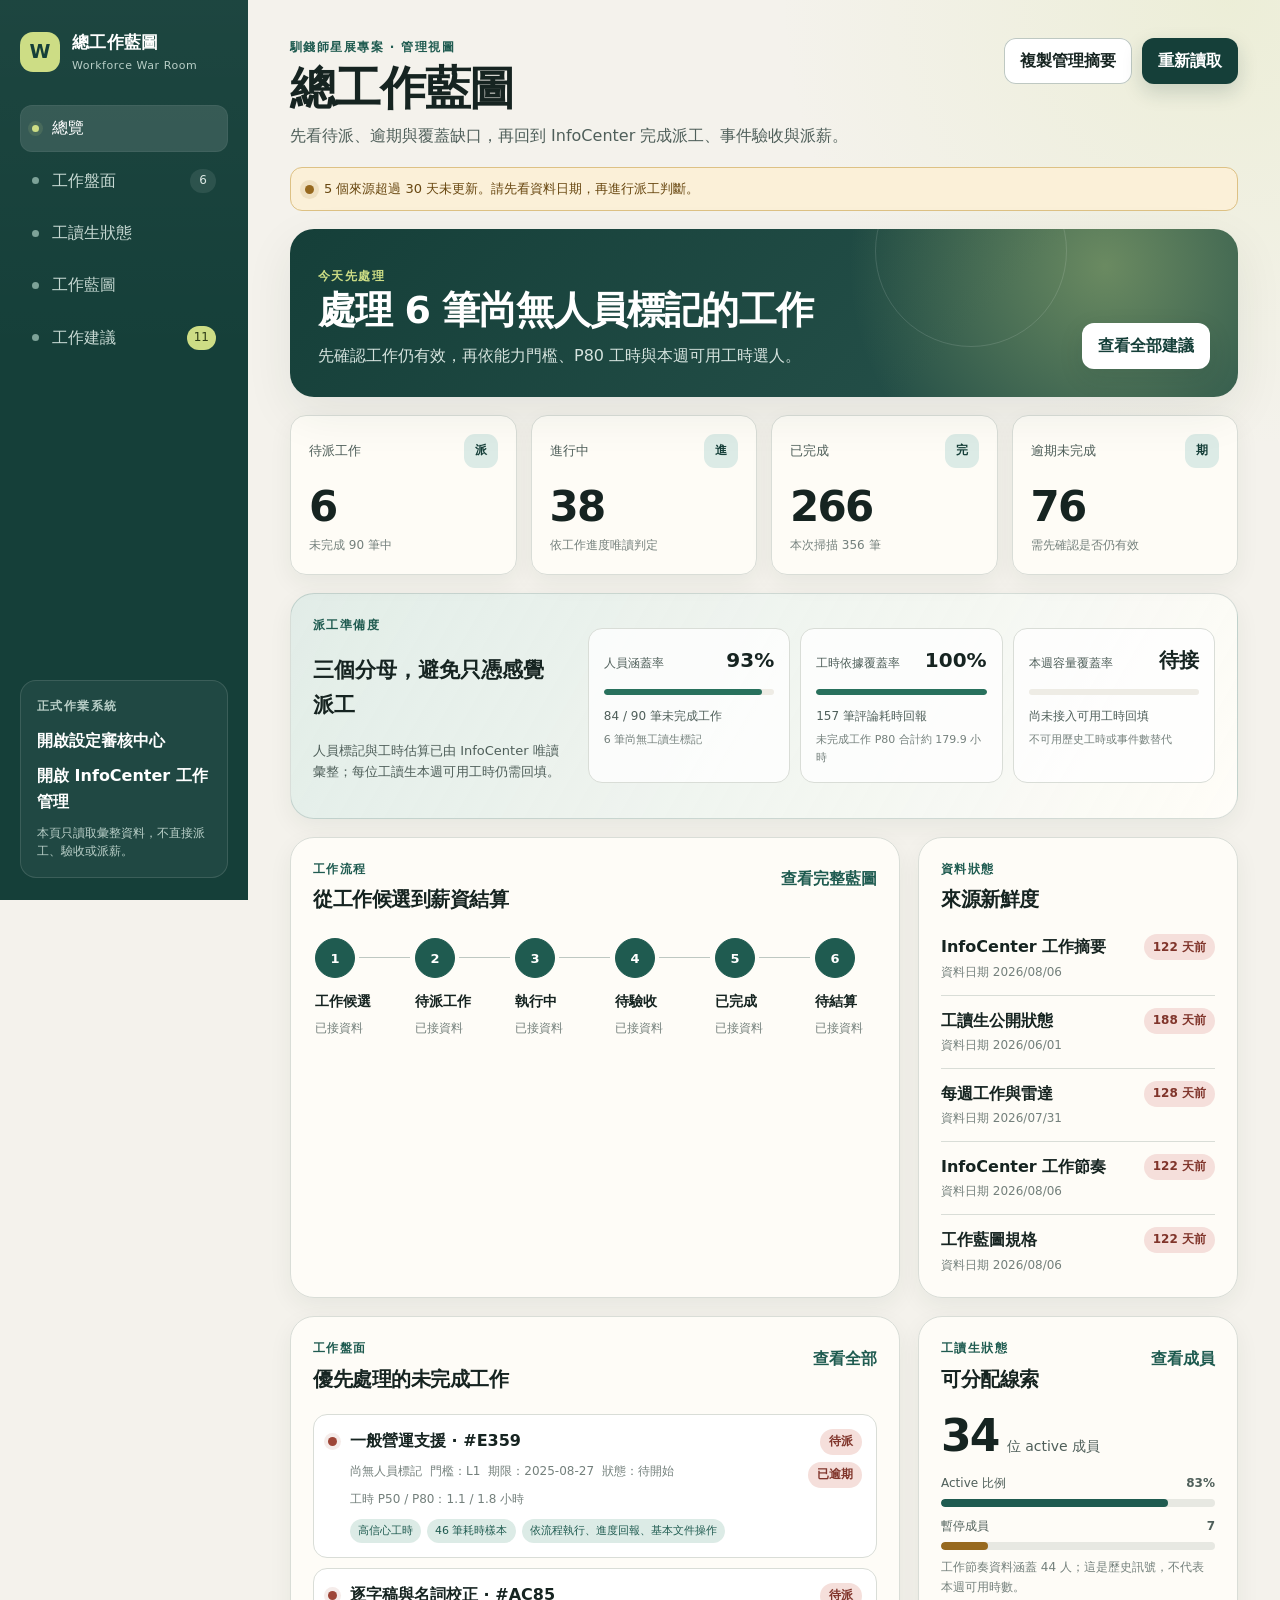
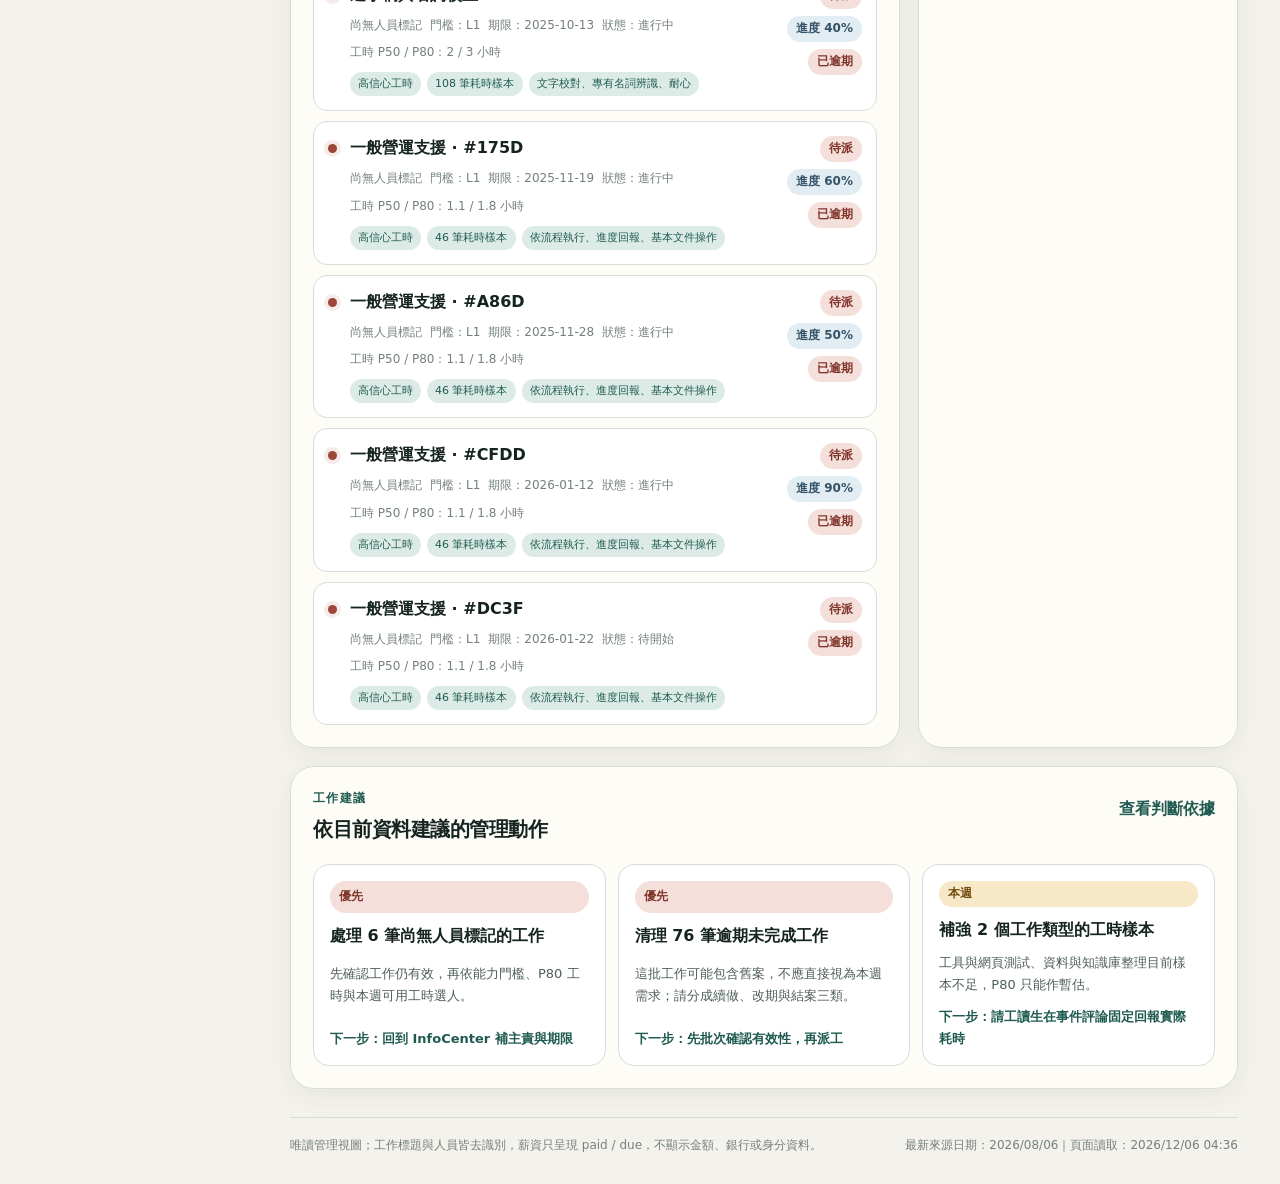
==== commit 8ceafa8c: "feat: redesign InfoCenter review center" ====
--- a/index.html
+++ b/index.html
@@ -51,7 +51,10 @@
 
       <div class="sidebar-footer">
         <p class="eyebrow">正式作業系統</p>
-        <a class="sidebar-link" href="https://www.egroup-infocenter.com/me/work?tab=list" target="_blank" rel="noreferrer">開啟 InfoCenter 工作管理</a>
+        <div class="sidebar-links">
+          <a class="sidebar-link" href="./local-spec/">開啟設定審核中心</a>
+          <a class="sidebar-link" href="https://www.egroup-infocenter.com/me/work?tab=list" target="_blank" rel="noreferrer">開啟 InfoCenter 工作管理</a>
+        </div>
         <p>本頁只讀取彙整資料，不直接派工、驗收或派薪。</p>
       </div>
     </aside>
--- a/dashboard.css
+++ b/dashboard.css
@@ -228,6 +228,16 @@
   text-decoration: none;
 }
 
+.sidebar-links {
+  display: grid;
+  gap: 2px;
+  margin: 4px 0 8px;
+}
+
+.sidebar-links .sidebar-link {
+  margin: 0;
+}
+
 .sidebar-link:hover {
   text-decoration: underline;
 }
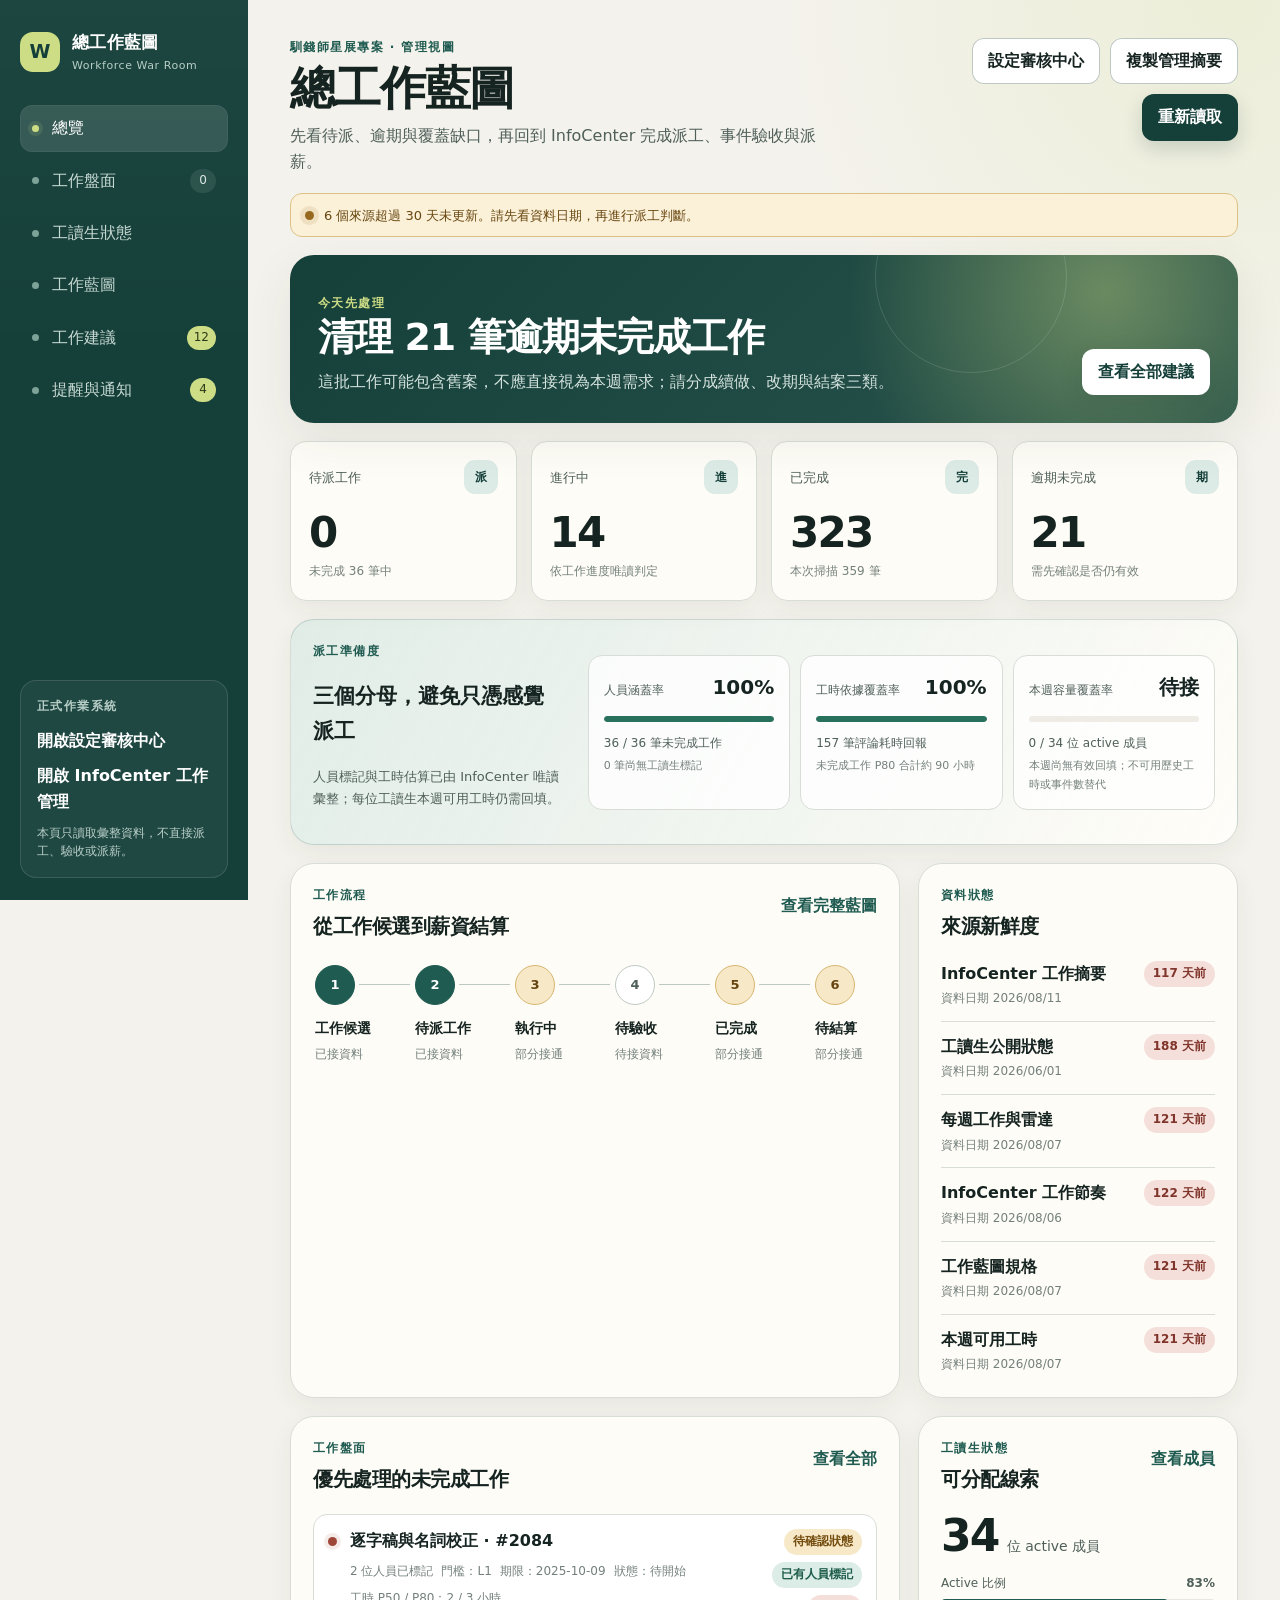
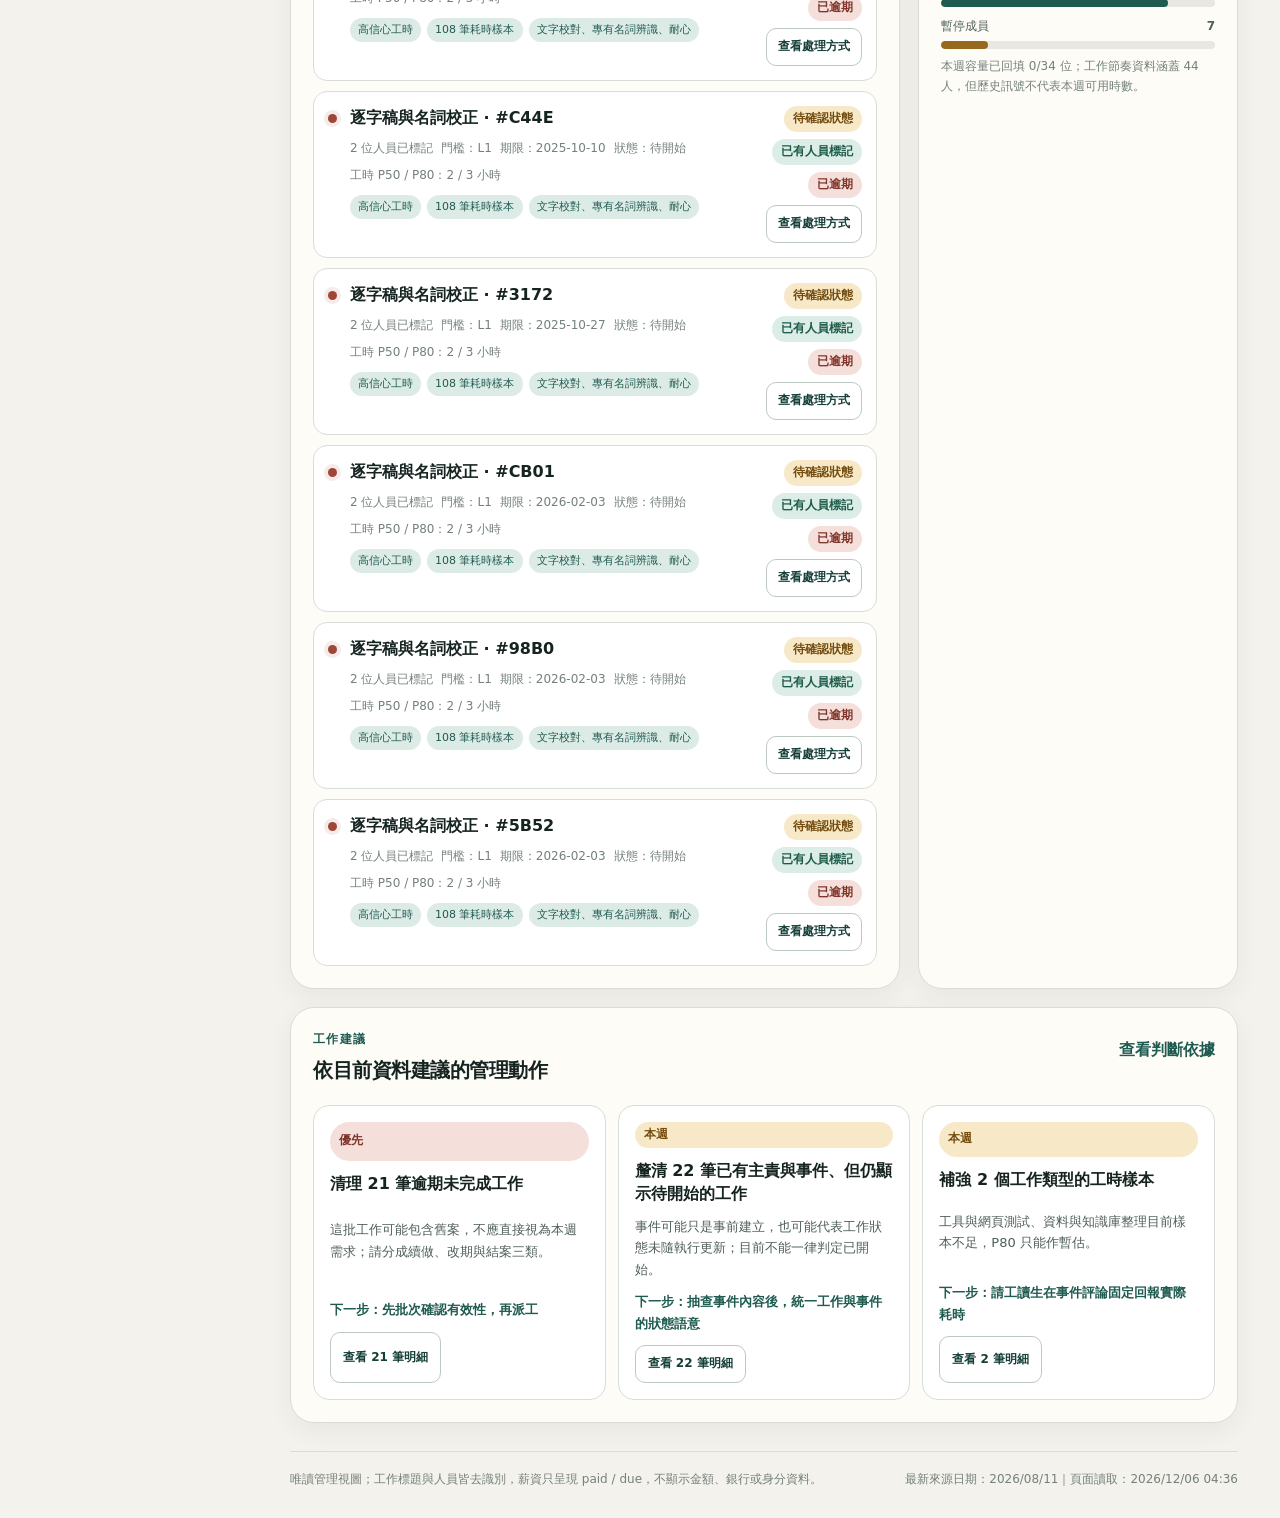
==== commit 1599b3d3: "feat: add workforce alerts and masked contact views" ====
--- a/index.html
+++ b/index.html
@@ -47,6 +47,11 @@
           <span>工作建議</span>
           <span class="nav-count nav-count-alert" id="navRecommendationCount">—</span>
         </button>
+        <button class="nav-item" id="tab-notifications" type="button" role="tab" aria-selected="false" aria-controls="notifications" data-view="notifications">
+          <span class="nav-dot" aria-hidden="true"></span>
+          <span>提醒與通知</span>
+          <span class="nav-count nav-count-alert" id="navNotificationCount">—</span>
+        </button>
       </nav>
 
       <div class="sidebar-footer">
@@ -67,6 +72,7 @@
           <p class="page-summary">先看待派、逾期與覆蓋缺口，再回到 InfoCenter 完成派工、事件驗收與派薪。</p>
         </div>
         <div class="header-actions">
+          <a class="button button-secondary" href="./local-spec/">設定審核中心</a>
           <button class="button button-secondary" type="button" id="copyBriefButton">複製管理摘要</button>
           <button class="button button-primary" type="button" id="reloadButton">重新讀取</button>
         </div>
@@ -167,6 +173,7 @@
 
         <div class="filter-bar" role="group" aria-label="待派工作篩選">
           <button class="filter-chip is-active" type="button" data-task-filter="active">未完成</button>
+          <button class="filter-chip" type="button" data-task-filter="conflict">需確認</button>
           <button class="filter-chip" type="button" data-task-filter="unassigned">待派</button>
           <button class="filter-chip" type="button" data-task-filter="overdue">已逾期</button>
           <button class="filter-chip" type="button" data-task-filter="in_progress">進行中</button>
@@ -181,7 +188,7 @@
           <div>
             <p class="eyebrow">工讀生狀態</p>
             <h2>以公開安全快照掌握人力</h2>
-            <p>主頁只顯示遮罩姓名、狀態、歷史工時與派薪狀態；「本週可用工時」尚未接通，不能由歷史工時推定。</p>
+            <p>主頁只顯示遮罩姓名、遮罩 Email 與營運狀態；「本週可用工時」尚未接通，不能由歷史工時推定。</p>
           </div>
           <a class="button button-secondary" href="/talent-pool/index.html">開啟人才庫</a>
         </div>
@@ -189,7 +196,7 @@
         <div class="people-toolbar">
           <label class="search-field">
             <span>搜尋成員</span>
-            <input id="peopleSearch" type="search" autocomplete="off" placeholder="輸入遮罩姓名">
+            <input id="peopleSearch" type="search" autocomplete="off" placeholder="輸入遮罩姓名或 Email">
           </label>
           <label class="select-field">
             <span>狀態</span>
@@ -251,6 +258,29 @@
         </article>
       </section>
 
+      <section id="notifications" class="view-section is-hidden" role="tabpanel" aria-labelledby="tab-notifications">
+        <div class="section-heading">
+          <div>
+            <p class="eyebrow">提醒與通知</p>
+            <h2>先看需要追蹤的營運例外</h2>
+            <p>集中顯示逾期提醒、資料回填、隱私與發布風險；公開頁只呈現彙總與遮罩身分，不公開完整姓名、原始工作標題或薪資資訊。</p>
+          </div>
+          <button class="button button-primary" type="button" id="copyNotificationButton">複製提醒摘要</button>
+        </div>
+
+        <div class="notification-summary" id="notificationSummary" aria-live="polite"></div>
+        <div class="notification-list" id="notificationList"></div>
+
+        <article class="panel notification-boundary">
+          <div>
+            <p class="eyebrow">公開邊界</p>
+            <h2>人員與工作明細留在私有報告</h2>
+            <p>每週提醒可列出未完成人員與工作標題，但不會把這些明細放上公開戰情室；正式修改仍回到 InfoCenter。</p>
+          </div>
+          <a class="button button-primary" href="https://www.egroup-infocenter.com/me/work?tab=list" target="_blank" rel="noreferrer">開啟 InfoCenter 工作管理</a>
+        </article>
+      </section>
+
       <footer class="page-footer">
         <p>唯讀管理視圖；工作標題與人員皆去識別，薪資只呈現 paid / due，不顯示金額、銀行或身分資料。</p>
         <p id="footerTimestamp">尚未完成資料讀取</p>
@@ -258,6 +288,40 @@
     </main>
   </div>
 
+  <dialog class="task-dialog" id="taskDetailDialog">
+    <div class="task-dialog-head">
+      <div>
+        <p class="eyebrow">安全處理指引</p>
+        <h2 id="taskDetailTitle">工作摘要</h2>
+      </div>
+      <button class="task-dialog-close" id="closeTaskDetail" type="button" aria-label="關閉">×</button>
+    </div>
+    <div class="task-dialog-body" id="taskDetailBody"></div>
+    <div class="task-dialog-actions">
+      <button class="button button-secondary" id="copyTaskLocator" type="button">複製查找摘要</button>
+      <a class="button button-primary" href="https://www.egroup-infocenter.com/me/work?tab=list" target="_blank" rel="noreferrer">開啟 InfoCenter 工作清單</a>
+    </div>
+  </dialog>
+
+  <dialog class="task-dialog recommendation-dialog" id="recommendationDetailDialog">
+    <div class="task-dialog-head">
+      <div>
+        <p class="eyebrow">系統修正明細</p>
+        <h2 id="recommendationDetailTitle">工作建議</h2>
+      </div>
+      <button class="task-dialog-close" id="closeRecommendationDetail" type="button" aria-label="關閉">×</button>
+    </div>
+    <div class="task-dialog-body">
+      <p class="recommendation-detail-summary" id="recommendationDetailSummary"></p>
+      <div class="recommendation-detail-list" id="recommendationDetailBody"></div>
+    </div>
+    <div class="task-dialog-actions">
+      <button class="button button-secondary" id="goToRecommendationTasks" type="button">到工作盤面篩選</button>
+      <button class="button button-secondary" id="copyRecommendationDetail" type="button">複製修正清單</button>
+      <a class="button button-primary" id="recommendationSystemLink" href="https://www.egroup-infocenter.com/me/work?tab=list" target="_blank" rel="noreferrer">開啟 InfoCenter 工作清單</a>
+    </div>
+  </dialog>
+
   <div class="toast" id="toast" role="status" aria-live="polite"></div>
 </body>
 </html>
--- a/dashboard.css
+++ b/dashboard.css
@@ -32,6 +32,10 @@
   box-sizing: border-box;
 }
 
+[hidden] {
+  display: none !important;
+}
+
 html {
   scroll-behavior: smooth;
 }
@@ -827,6 +831,11 @@
   box-shadow: 0 0 0 4px rgba(158, 70, 56, 0.1);
 }
 
+.task-row.is-conflict:not(.is-overdue) .task-signal {
+  background: var(--amber);
+  box-shadow: 0 0 0 4px rgba(151, 105, 31, 0.1);
+}
+
 .task-title {
   font-weight: 780;
   line-height: 1.55;
@@ -860,6 +869,23 @@
   display: grid;
   justify-items: end;
   gap: 7px;
+}
+
+.task-action {
+  min-height: 38px;
+  padding: 7px 11px;
+  border: 1px solid var(--line-strong);
+  border-radius: 10px;
+  color: var(--forest);
+  background: transparent;
+  cursor: pointer;
+  font-size: 12px;
+  font-weight: 760;
+}
+
+.task-action:hover {
+  border-color: var(--forest-2);
+  background: var(--forest-soft);
 }
 
 .task-list-expanded .task-row {
@@ -931,6 +957,139 @@
   gap: 12px;
 }
 
+.notification-summary {
+  display: grid;
+  grid-template-columns: repeat(3, minmax(0, 1fr));
+  gap: 12px;
+  margin-bottom: 18px;
+}
+
+.notification-summary article {
+  min-width: 0;
+  padding: 18px;
+  border: 1px solid var(--line);
+  border-radius: 16px;
+  background: var(--surface-strong);
+}
+
+.notification-summary span,
+.notification-summary small,
+.notification-summary strong {
+  display: block;
+}
+
+.notification-summary span,
+.notification-summary small {
+  color: var(--ink-faint);
+  font-size: 12px;
+}
+
+.notification-summary strong {
+  margin: 4px 0;
+  color: var(--forest);
+  font-size: clamp(24px, 3vw, 34px);
+  line-height: 1.2;
+}
+
+.notification-list {
+  display: grid;
+  gap: 12px;
+}
+
+.notification-item {
+  display: grid;
+  grid-template-columns: 8px minmax(0, 1fr);
+  overflow: hidden;
+  border: 1px solid var(--line);
+  border-radius: 17px;
+  background: var(--surface-strong);
+  box-shadow: var(--shadow-small);
+}
+
+.notification-marker {
+  background: var(--blue);
+}
+
+.notification-item.urgent .notification-marker {
+  background: var(--red);
+}
+
+.notification-item.attention .notification-marker {
+  background: var(--amber);
+}
+
+.notification-item.resolved .notification-marker {
+  background: var(--green);
+}
+
+.notification-content {
+  min-width: 0;
+  padding: 18px 20px;
+}
+
+.notification-head {
+  display: flex;
+  align-items: flex-start;
+  justify-content: space-between;
+  gap: 14px;
+}
+
+.notification-category {
+  color: var(--ink-faint);
+  font-size: 11px;
+  font-weight: 800;
+  letter-spacing: 0.08em;
+}
+
+.notification-head h3 {
+  margin: 3px 0 0;
+  font-size: 18px;
+  line-height: 1.4;
+}
+
+.notification-content > p {
+  margin: 10px 0 0;
+  color: var(--ink-soft);
+}
+
+.notification-meta {
+  display: grid;
+  grid-template-columns: minmax(150px, 0.6fr) minmax(240px, 1.4fr);
+  gap: 10px;
+  margin: 14px 0 0;
+}
+
+.notification-meta div {
+  padding: 10px 12px;
+  border-radius: 11px;
+  background: var(--surface-muted);
+}
+
+.notification-meta dt {
+  color: var(--ink-faint);
+  font-size: 11px;
+}
+
+.notification-meta dd {
+  margin: 2px 0 0;
+  font-size: 13px;
+  font-weight: 720;
+}
+
+.notification-link {
+  display: inline-flex;
+  margin-top: 8px;
+  text-decoration: none;
+}
+
+.notification-boundary {
+  display: flex;
+  align-items: center;
+  justify-content: space-between;
+  gap: 24px;
+  margin-top: 18px;
+}
+
 .recommendation-card {
   display: grid;
   gap: 11px;
@@ -950,6 +1109,21 @@
   line-height: 1.45;
 }
 
+.person-name-line {
+  display: flex;
+  align-items: baseline;
+  flex-wrap: wrap;
+  gap: 4px 9px;
+  min-width: 0;
+}
+
+.person-name-line span {
+  max-width: 100%;
+  overflow-wrap: anywhere;
+  color: var(--ink-faint);
+  font-size: 12px;
+}
+
 .recommendation-card p,
 .recommendation-item p,
 .domain-card p,
@@ -964,6 +1138,24 @@
   color: var(--forest-2);
   font-size: 13px;
   font-weight: 800;
+}
+
+.recommendation-detail-button {
+  min-height: 38px;
+  justify-self: start;
+  padding: 7px 12px;
+  border: 1px solid var(--line-strong);
+  border-radius: 10px;
+  color: var(--forest);
+  background: transparent;
+  cursor: pointer;
+  font-size: 12px;
+  font-weight: 780;
+}
+
+.recommendation-detail-button:hover {
+  border-color: var(--forest-2);
+  background: var(--forest-soft);
 }
 
 .section-heading {
@@ -1127,6 +1319,22 @@
   font-size: 14px;
 }
 
+.person-tags,
+.task-detail-evidence {
+  display: flex;
+  flex-wrap: wrap;
+  gap: 6px;
+}
+
+.person-tags span,
+.task-detail-evidence span {
+  padding: 4px 8px;
+  border-radius: 999px;
+  color: var(--forest-2);
+  background: var(--forest-soft);
+  font-size: 11px;
+}
+
 .domain-grid {
   display: grid;
   grid-template-columns: repeat(3, minmax(0, 1fr));
@@ -1212,6 +1420,10 @@
   margin-top: 8px;
   color: var(--ink-faint);
   font-size: 12px;
+}
+
+.recommendation-item .recommendation-detail-button {
+  margin-top: 12px;
 }
 
 .approval-panel {
@@ -1276,6 +1488,214 @@
   transform: translateY(0);
 }
 
+.task-dialog {
+  width: min(720px, calc(100vw - 32px));
+  max-height: min(780px, calc(100vh - 32px));
+  padding: 0;
+  overflow: auto;
+  border: 1px solid var(--line-strong);
+  border-radius: 24px;
+  color: var(--ink);
+  background: var(--surface-strong);
+  box-shadow: 0 28px 90px rgba(12, 35, 31, 0.24);
+}
+
+.task-dialog::backdrop {
+  background: rgba(15, 36, 32, 0.52);
+  backdrop-filter: blur(6px);
+}
+
+.task-dialog-head,
+.task-dialog-actions {
+  display: flex;
+  align-items: center;
+  justify-content: space-between;
+  gap: 16px;
+  padding: 22px 24px;
+}
+
+.task-dialog-head {
+  border-bottom: 1px solid var(--line);
+}
+
+.task-dialog-head h2 {
+  margin: 3px 0 0;
+  font-size: clamp(23px, 3vw, 32px);
+  line-height: 1.2;
+}
+
+.task-dialog-close {
+  width: 42px;
+  height: 42px;
+  flex: 0 0 auto;
+  border: 0;
+  border-radius: 50%;
+  color: var(--ink-soft);
+  background: var(--surface-muted);
+  cursor: pointer;
+  font-size: 25px;
+  line-height: 1;
+}
+
+.task-dialog-body {
+  display: grid;
+  gap: 18px;
+  padding: 24px;
+}
+
+.task-detail-grid {
+  display: grid;
+  grid-template-columns: repeat(2, minmax(0, 1fr));
+  gap: 10px;
+}
+
+.task-detail-grid > div {
+  padding: 12px;
+  border-radius: 13px;
+  background: var(--surface-muted);
+}
+
+.recommendation-dialog {
+  width: min(920px, calc(100vw - 32px));
+}
+
+.recommendation-detail-summary {
+  margin: 0;
+  padding: 14px 16px;
+  border: 1px solid #ead29e;
+  border-radius: 14px;
+  color: #654b21;
+  background: var(--amber-soft);
+  font-size: 13px;
+}
+
+.recommendation-detail-list {
+  display: grid;
+  gap: 10px;
+}
+
+.recommendation-detail-row {
+  display: grid;
+  grid-template-columns: 34px minmax(0, 1fr);
+  gap: 12px;
+  padding: 15px;
+  border: 1px solid var(--line);
+  border-radius: 15px;
+  background: var(--surface-strong);
+}
+
+.recommendation-detail-index {
+  width: 30px;
+  height: 30px;
+  display: grid;
+  place-items: center;
+  border-radius: 10px;
+  color: var(--forest);
+  background: var(--forest-soft);
+  font-size: 12px;
+  font-weight: 850;
+}
+
+.recommendation-detail-content {
+  min-width: 0;
+}
+
+.recommendation-detail-head {
+  display: flex;
+  align-items: flex-start;
+  justify-content: space-between;
+  gap: 12px;
+}
+
+.recommendation-detail-head h3 {
+  margin: 0;
+  font-size: 15px;
+  line-height: 1.45;
+}
+
+.recommendation-detail-head > span {
+  flex: 0 0 auto;
+  color: var(--ink-faint);
+  font-size: 11px;
+}
+
+.recommendation-detail-meta {
+  display: flex;
+  flex-wrap: wrap;
+  gap: 6px;
+  margin-top: 8px;
+}
+
+.recommendation-detail-meta span {
+  padding: 3px 7px;
+  border-radius: 999px;
+  color: var(--ink-soft);
+  background: var(--surface-muted);
+  font-size: 11px;
+}
+
+.recommendation-change {
+  margin-top: 10px;
+  padding-top: 10px;
+  border-top: 1px solid var(--line);
+}
+
+.recommendation-change span {
+  color: var(--forest-2);
+  font-size: 11px;
+  font-weight: 800;
+}
+
+.recommendation-change p {
+  margin: 3px 0 0;
+  color: var(--ink-soft);
+  font-size: 13px;
+}
+
+.task-detail-grid span,
+.task-detail-grid strong {
+  display: block;
+}
+
+.task-detail-grid span {
+  color: var(--ink-faint);
+  font-size: 11px;
+}
+
+.task-detail-grid strong {
+  margin-top: 4px;
+  font-size: 14px;
+}
+
+.task-triage-note {
+  padding: 16px;
+  border: 1px solid #ead29e;
+  border-radius: 15px;
+  background: var(--amber-soft);
+}
+
+.task-triage-note span {
+  color: #734c0e;
+  font-size: 11px;
+  font-weight: 800;
+}
+
+.task-triage-note p,
+.task-dialog-boundary {
+  margin: 5px 0 0;
+}
+
+.task-dialog-boundary {
+  color: var(--ink-faint);
+  font-size: 12px;
+}
+
+.task-dialog-actions {
+  justify-content: flex-end;
+  border-top: 1px solid var(--line);
+  background: var(--surface-muted);
+}
+
 @media (max-width: 1180px) {
   .metric-grid,
   .people-summary-grid {
@@ -1284,7 +1704,8 @@
 
   .people-grid,
   .domain-grid,
-  .recommendation-grid {
+  .recommendation-grid,
+  .notification-summary {
     grid-template-columns: repeat(2, minmax(0, 1fr));
   }
 
@@ -1362,7 +1783,8 @@
   .section-heading,
   .priority-banner,
   .approval-panel,
-  .page-footer {
+  .page-footer,
+  .notification-boundary {
     display: grid;
   }
 
@@ -1381,7 +1803,8 @@
   .people-summary-grid,
   .people-grid,
   .domain-grid,
-  .recommendation-grid {
+  .recommendation-grid,
+  .notification-summary {
     grid-template-columns: 1fr;
   }
 
@@ -1398,6 +1821,33 @@
   .recommendation-item > .status-pill {
     grid-column: 2;
     justify-items: start;
+  }
+
+  .task-dialog-head,
+  .task-dialog-actions {
+    padding: 18px;
+  }
+
+  .task-dialog-actions {
+    display: grid;
+    grid-template-columns: 1fr;
+  }
+
+  .task-dialog-actions .button {
+    width: 100%;
+  }
+
+  .recommendation-detail-row {
+    grid-template-columns: 30px minmax(0, 1fr);
+    padding: 13px;
+  }
+
+  .recommendation-detail-head {
+    display: grid;
+  }
+
+  .notification-meta {
+    grid-template-columns: 1fr;
   }
 
   .recommendation-rank {
@@ -1475,12 +1925,28 @@
     padding: 14px 12px;
   }
 
+  .task-action {
+    width: 100%;
+  }
+
+  .task-detail-grid {
+    grid-template-columns: 1fr;
+  }
+
   .person-facts {
     grid-template-columns: 1fr;
   }
 
   .source-strip {
     align-items: flex-start;
+  }
+
+  .notification-head {
+    display: grid;
+  }
+
+  .notification-content {
+    padding: 16px 14px;
   }
 }
 
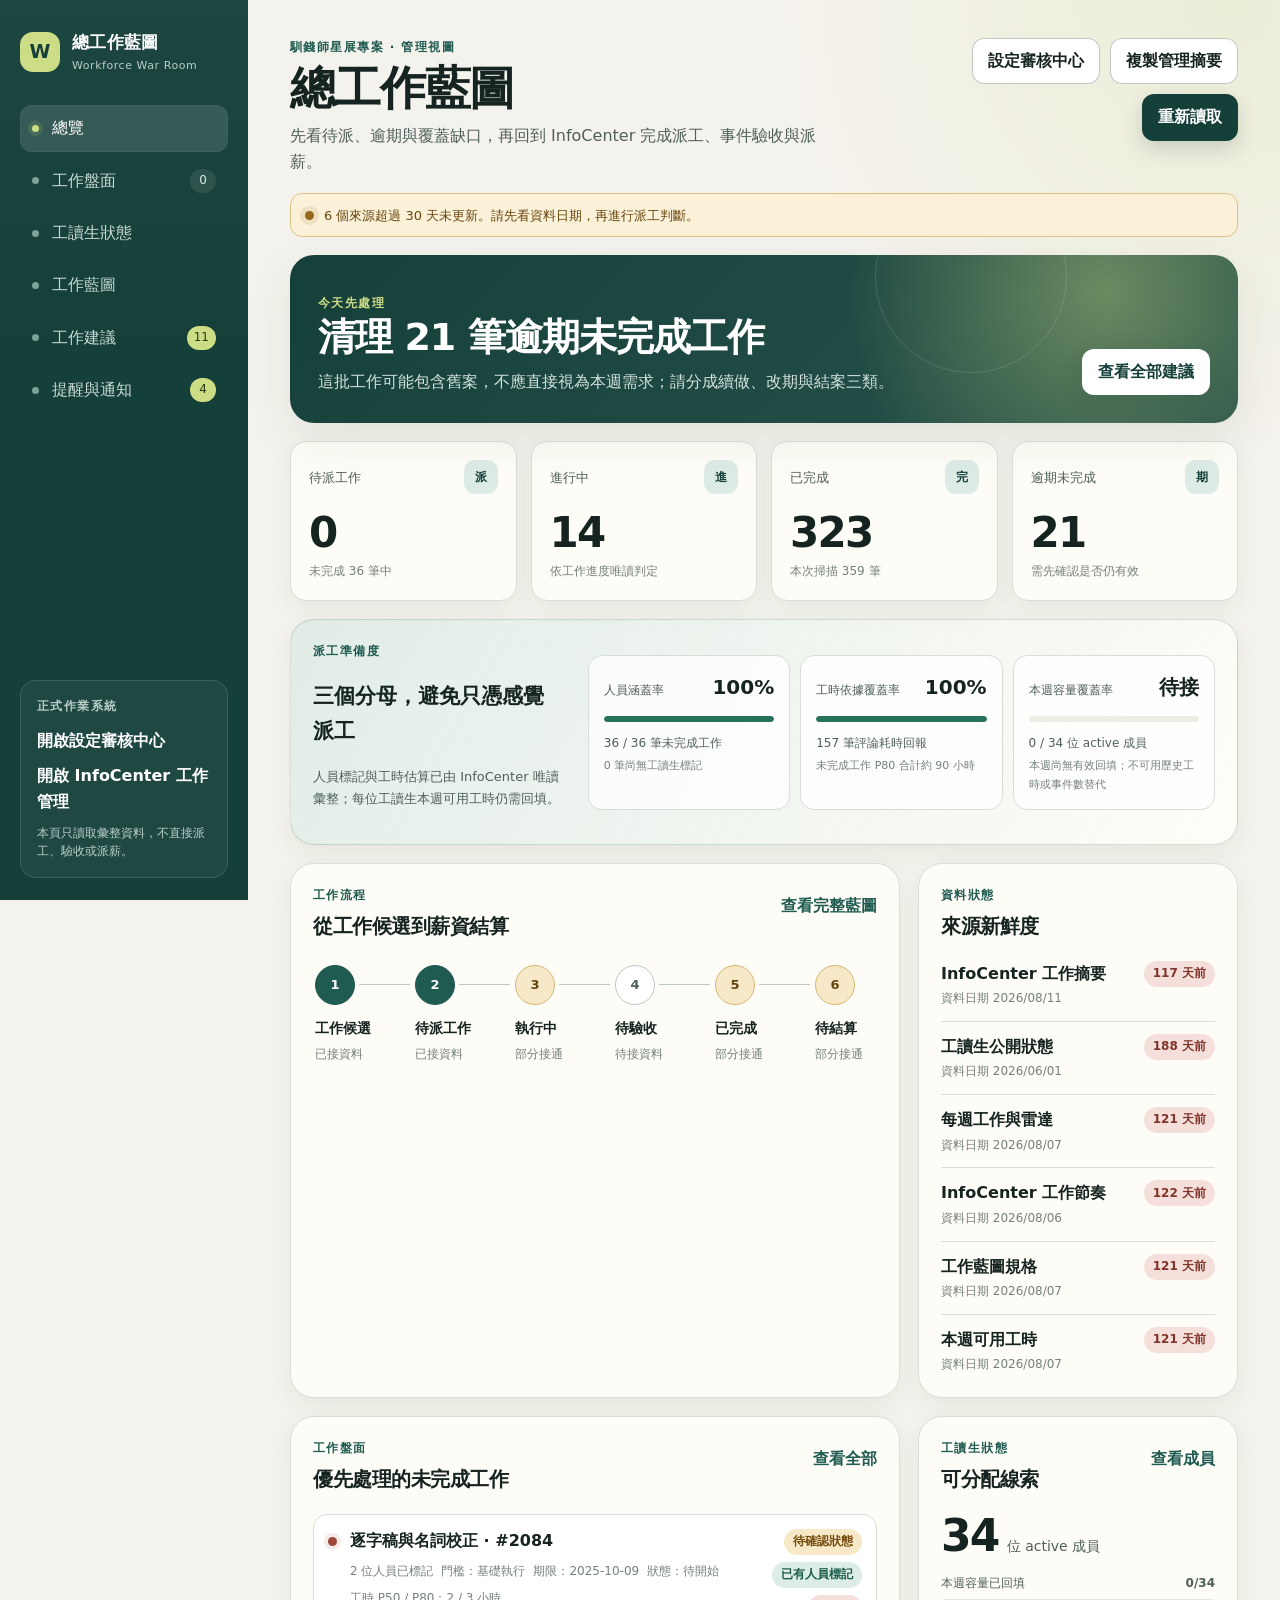
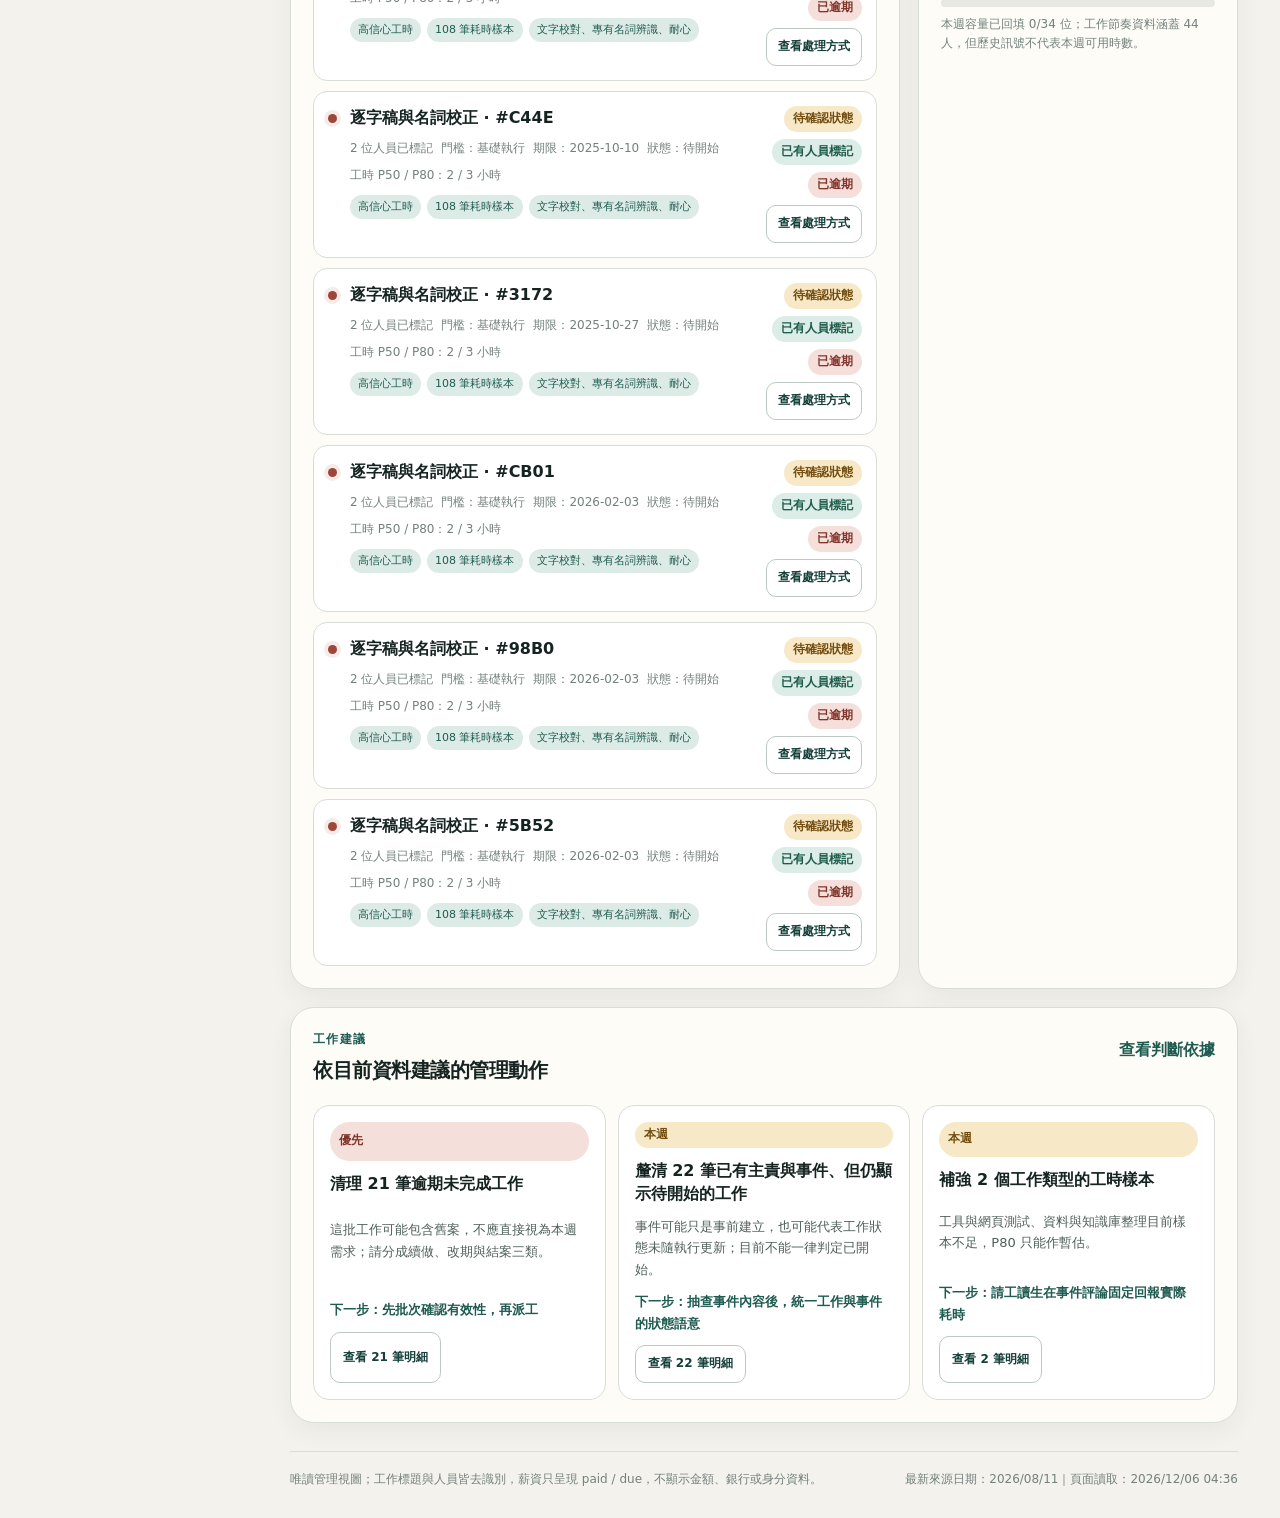
==== commit c29b1cd8: "Add capability XP and reminder dashboards" ====
--- a/index.html
+++ b/index.html
@@ -188,27 +188,43 @@
           <div>
             <p class="eyebrow">工讀生狀態</p>
             <h2>以公開安全快照掌握人力</h2>
-            <p>主頁只顯示遮罩姓名、遮罩 Email 與營運狀態；「本週可用工時」尚未接通，不能由歷史工時推定。</p>
+            <p>只顯示 active 成員的遮罩姓名、遮罩 Email 與營運狀態；暫停成員不列入本頁或派工建議。</p>
           </div>
           <a class="button button-secondary" href="/talent-pool/index.html">開啟人才庫</a>
         </div>
 
-        <div class="people-toolbar">
+        <div class="people-toolbar people-toolbar-search-only">
           <label class="search-field">
             <span>搜尋成員</span>
             <input id="peopleSearch" type="search" autocomplete="off" placeholder="輸入遮罩姓名或 Email">
           </label>
-          <label class="select-field">
-            <span>狀態</span>
-            <select id="peopleStatusFilter">
-              <option value="all">全部</option>
-              <option value="active">可聯繫</option>
-              <option value="paused">暫停</option>
-            </select>
-          </label>
         </div>
 
         <div class="people-summary-grid" id="peopleSummaryGrid"></div>
+        <section class="level-guide" aria-labelledby="levelGuideTitle">
+          <div class="level-guide-heading">
+            <div>
+              <p class="eyebrow">四軸知能框架</p>
+              <h3 id="levelGuideTitle">以四類知能指數比對工作與人員</h3>
+            </div>
+            <p>社工、財務、AI 與馴錢師知能各自累積證據；指數協助產生適配候選，正式派工仍需確認成果品質與本週容量。</p>
+          </div>
+          <div class="level-guide-grid" id="levelGuideGrid"></div>
+          <div class="capability-evidence-note" id="capabilityEvidenceNote"></div>
+          <div class="experience-policy-grid" id="experiencePolicyGrid"></div>
+          <div class="capability-rules-grid">
+            <article class="speech-classification" aria-labelledby="speechClassificationTitle">
+              <span class="section-kicker">語音轉文字</span>
+              <h4 id="speechClassificationTitle">主能力與內容輔助證據</h4>
+              <div id="speechClassification"></div>
+            </article>
+            <div class="capability-policy-grid" id="capabilityPolicyGrid"></div>
+          </div>
+          <div class="capacity-method-note">
+            <strong>歷史資料可以估工作需求，不能直接等同本週有空。</strong>
+            <p>已完成事件的實際耗時可產生工作類型 P50／P80；個人本週可用工時仍應由本人或管理者每週回填。若要使用歷史資料，只能另列為「歷史投入參考」，不可自動變成可派容量。</p>
+          </div>
+        </section>
         <div class="people-grid" id="peopleGrid"></div>
       </section>
 
--- a/dashboard.css
+++ b/dashboard.css
@@ -1204,6 +1204,284 @@
   margin-bottom: 16px;
 }
 
+.people-toolbar-search-only {
+  grid-template-columns: minmax(260px, 560px);
+}
+
+.level-guide {
+  margin-bottom: 16px;
+  padding: 20px;
+  border: 1px solid var(--line);
+  border-radius: 18px;
+  background: var(--surface-strong);
+}
+
+.level-guide-heading {
+  display: flex;
+  align-items: flex-start;
+  justify-content: space-between;
+  gap: 22px;
+}
+
+.level-guide-heading h3,
+.level-guide-grid h4 {
+  margin: 0;
+}
+
+.level-guide-heading > p {
+  max-width: 520px;
+  margin: 0;
+  color: var(--ink-soft);
+  font-size: 13px;
+}
+
+.level-guide-grid {
+  display: grid;
+  grid-template-columns: repeat(2, minmax(0, 1fr));
+  gap: 10px;
+  margin-top: 16px;
+}
+
+.level-guide-grid article {
+  padding: 14px;
+  border-left: 3px solid var(--forest-2);
+  background: var(--forest-soft);
+}
+
+.level-guide-grid span {
+  color: var(--forest-2);
+  font-size: 12px;
+  font-weight: 850;
+}
+
+.level-guide-grid h4 {
+  margin-top: 2px;
+  font-size: 15px;
+}
+
+.level-guide-grid p,
+.level-guide-grid small,
+.capacity-method-note p {
+  color: var(--ink-soft);
+}
+
+.level-guide-grid p {
+  margin: 6px 0;
+  font-size: 13px;
+}
+
+.level-guide-grid small {
+  font-size: 11px;
+}
+
+.capability-domain-card {
+  min-width: 0;
+}
+
+.capability-stage-list {
+  display: grid;
+  gap: 9px;
+  margin-top: 12px;
+}
+
+.capability-stage-list > div {
+  padding-top: 9px;
+  border-top: 1px solid rgba(24, 93, 70, 0.16);
+}
+
+.capability-stage-list strong {
+  color: var(--ink);
+  font-size: 12px;
+}
+
+.capability-stage-list p {
+  margin-bottom: 0;
+}
+
+.capability-rules-grid {
+  display: grid;
+  grid-template-columns: minmax(260px, 0.8fr) minmax(0, 1.7fr);
+  gap: 12px;
+  margin-top: 14px;
+}
+
+.capability-evidence-note {
+  margin-top: 12px;
+  padding: 12px 14px;
+  border-left: 3px solid var(--forest-2);
+  background: var(--surface-muted);
+}
+
+.capability-evidence-note p {
+  margin: 3px 0 0;
+  color: var(--ink-soft);
+  font-size: 12px;
+}
+
+.experience-policy-grid {
+  display: grid;
+  grid-template-columns: repeat(2, minmax(0, 1fr));
+  gap: 12px;
+  margin-top: 12px;
+}
+
+.experience-policy-card {
+  min-width: 0;
+  padding: 16px;
+  border: 1px solid var(--line);
+  border-radius: 14px;
+  background: var(--surface-muted);
+}
+
+.experience-policy-card > span {
+  color: var(--forest-2);
+  font-size: 11px;
+  font-weight: 850;
+  letter-spacing: 0.04em;
+}
+
+.experience-policy-card h4 {
+  margin: 3px 0 8px;
+  font-size: 15px;
+}
+
+.experience-policy-card p,
+.experience-policy-card small {
+  color: var(--ink-soft);
+  font-size: 12px;
+  line-height: 1.65;
+}
+
+.experience-policy-card p {
+  margin: 0 0 8px;
+}
+
+.salary-ladder-card {
+  border-color: #ead29e;
+  background: var(--amber-soft);
+}
+
+.salary-stage-list {
+  display: grid;
+  gap: 7px;
+  margin: 10px 0;
+}
+
+.salary-stage-list > div {
+  display: grid;
+  gap: 1px;
+  padding: 8px 10px;
+  border-radius: 10px;
+  background: rgba(255, 255, 255, 0.58);
+}
+
+.salary-stage-list strong {
+  font-size: 12px;
+}
+
+.speech-classification,
+.policy-card {
+  min-width: 0;
+  padding: 16px;
+  border: 1px solid var(--line);
+  border-radius: 14px;
+  background: var(--surface-muted);
+}
+
+.speech-classification h4,
+.policy-card h4 {
+  margin: 3px 0 10px;
+  font-size: 15px;
+}
+
+.section-kicker,
+.policy-card > span,
+.rule-card-head span {
+  color: var(--forest-2);
+  font-size: 11px;
+  font-weight: 850;
+  letter-spacing: 0.04em;
+}
+
+.rule-card-head {
+  display: flex;
+  align-items: baseline;
+  justify-content: space-between;
+  gap: 12px;
+  padding-bottom: 10px;
+  border-bottom: 1px solid var(--line);
+}
+
+.rule-step-list {
+  display: grid;
+  gap: 8px;
+  margin-top: 10px;
+}
+
+.rule-step-list div {
+  display: grid;
+  gap: 2px;
+}
+
+.rule-step-list strong {
+  font-size: 12px;
+}
+
+.rule-step-list p,
+.rule-footnote,
+.policy-card p,
+.policy-card li,
+.policy-card small {
+  color: var(--ink-soft);
+  font-size: 12px;
+  line-height: 1.65;
+}
+
+.rule-step-list p,
+.rule-footnote,
+.policy-card p {
+  margin: 0;
+}
+
+.rule-footnote {
+  margin-top: 12px;
+  padding-top: 10px;
+  border-top: 1px dashed var(--line-strong);
+}
+
+.capability-policy-grid {
+  display: grid;
+  grid-template-columns: repeat(2, minmax(0, 1fr));
+  gap: 12px;
+}
+
+.policy-card ul {
+  margin: 10px 0;
+  padding-left: 18px;
+}
+
+.policy-card li + li {
+  margin-top: 6px;
+}
+
+.salary-policy-card {
+  background: var(--amber-soft);
+  border-color: #ead29e;
+}
+
+.capacity-method-note {
+  margin-top: 12px;
+  padding: 14px 16px;
+  border: 1px solid #ead29e;
+  border-radius: 13px;
+  background: var(--amber-soft);
+}
+
+.capacity-method-note p {
+  margin: 4px 0 0;
+  font-size: 13px;
+}
+
 .search-field,
 .select-field {
   display: grid;
@@ -1333,6 +1611,164 @@
   color: var(--forest-2);
   background: var(--forest-soft);
   font-size: 11px;
+}
+
+.capability-index-grid {
+  display: grid;
+  grid-template-columns: repeat(2, minmax(0, 1fr));
+  gap: 9px;
+}
+
+.experience-summary {
+  display: grid;
+  grid-template-columns: repeat(3, minmax(0, 1fr));
+  gap: 8px;
+  padding: 12px;
+  border: 1px solid #ead29e;
+  border-radius: 13px;
+  background: var(--amber-soft);
+}
+
+.experience-summary > div {
+  min-width: 0;
+}
+
+.experience-summary span,
+.experience-summary strong {
+  display: block;
+}
+
+.experience-summary span,
+.experience-summary small {
+  color: var(--ink-soft);
+  font-size: 10px;
+}
+
+.experience-summary strong {
+  margin-top: 3px;
+  font-size: 13px;
+  overflow-wrap: anywhere;
+}
+
+.experience-summary small {
+  grid-column: 1 / -1;
+  padding-top: 7px;
+  border-top: 1px dashed #d8b96f;
+  line-height: 1.55;
+}
+
+.capability-index-item {
+  min-width: 0;
+  padding: 10px;
+  border: 1px solid var(--line);
+  border-radius: 12px;
+  background: var(--surface-muted);
+}
+
+.capability-index-item > div:first-child {
+  display: flex;
+  align-items: baseline;
+  justify-content: space-between;
+  gap: 8px;
+}
+
+.capability-index-item span,
+.capability-index-item small {
+  color: var(--ink-soft);
+  font-size: 10px;
+}
+
+.capability-index-item strong {
+  font-size: 17px;
+}
+
+.capability-index-track {
+  height: 5px;
+  margin: 7px 0 5px;
+  overflow: hidden;
+  border-radius: 999px;
+  background: var(--line);
+}
+
+.capability-index-track i {
+  display: block;
+  height: 100%;
+  border-radius: inherit;
+  background: var(--forest-2);
+}
+
+.task-match-panel {
+  display: grid;
+  gap: 11px;
+  padding: 16px;
+  border: 1px solid var(--line);
+  border-radius: 14px;
+  background: var(--surface-muted);
+}
+
+.task-match-head {
+  display: flex;
+  align-items: baseline;
+  justify-content: space-between;
+  gap: 12px;
+}
+
+.task-match-head span {
+  color: var(--forest-2);
+  font-size: 11px;
+  font-weight: 850;
+}
+
+.task-match-requirements {
+  display: flex;
+  flex-wrap: wrap;
+  gap: 6px;
+}
+
+.task-match-requirements span {
+  padding: 4px 8px;
+  border-radius: 999px;
+  color: var(--forest-2);
+  background: var(--forest-soft);
+  font-size: 11px;
+  font-weight: 750;
+}
+
+.task-match-list {
+  display: grid;
+  gap: 7px;
+}
+
+.task-match-list > div {
+  display: grid;
+  grid-template-columns: minmax(110px, 1fr) minmax(130px, 1.2fr) auto;
+  gap: 4px 10px;
+  align-items: baseline;
+  padding: 9px 10px;
+  border-radius: 10px;
+  background: var(--surface);
+}
+
+.task-match-list span,
+.task-match-list small {
+  color: var(--ink-soft);
+  font-size: 11px;
+  overflow-wrap: anywhere;
+}
+
+.task-match-list b {
+  color: var(--forest-2);
+  font-size: 12px;
+}
+
+.task-match-list small {
+  grid-column: 1 / -1;
+}
+
+.task-match-panel > p {
+  margin: 0;
+  color: var(--ink-soft);
+  font-size: 12px;
 }
 
 .domain-grid {
@@ -1862,6 +2298,20 @@
   .people-toolbar {
     grid-template-columns: 1fr;
   }
+
+  .level-guide-heading {
+    display: grid;
+  }
+
+  .level-guide-grid {
+    grid-template-columns: 1fr;
+  }
+
+  .capability-rules-grid,
+  .capability-policy-grid,
+  .experience-policy-grid {
+    grid-template-columns: 1fr;
+  }
 }
 
 @media (max-width: 430px) {
@@ -1935,6 +2385,23 @@
 
   .person-facts {
     grid-template-columns: 1fr;
+  }
+
+  .capability-index-grid,
+  .task-match-list > div {
+    grid-template-columns: 1fr;
+  }
+
+  .experience-summary {
+    grid-template-columns: 1fr;
+  }
+
+  .experience-summary small {
+    grid-column: auto;
+  }
+
+  .task-match-list small {
+    grid-column: auto;
   }
 
   .source-strip {
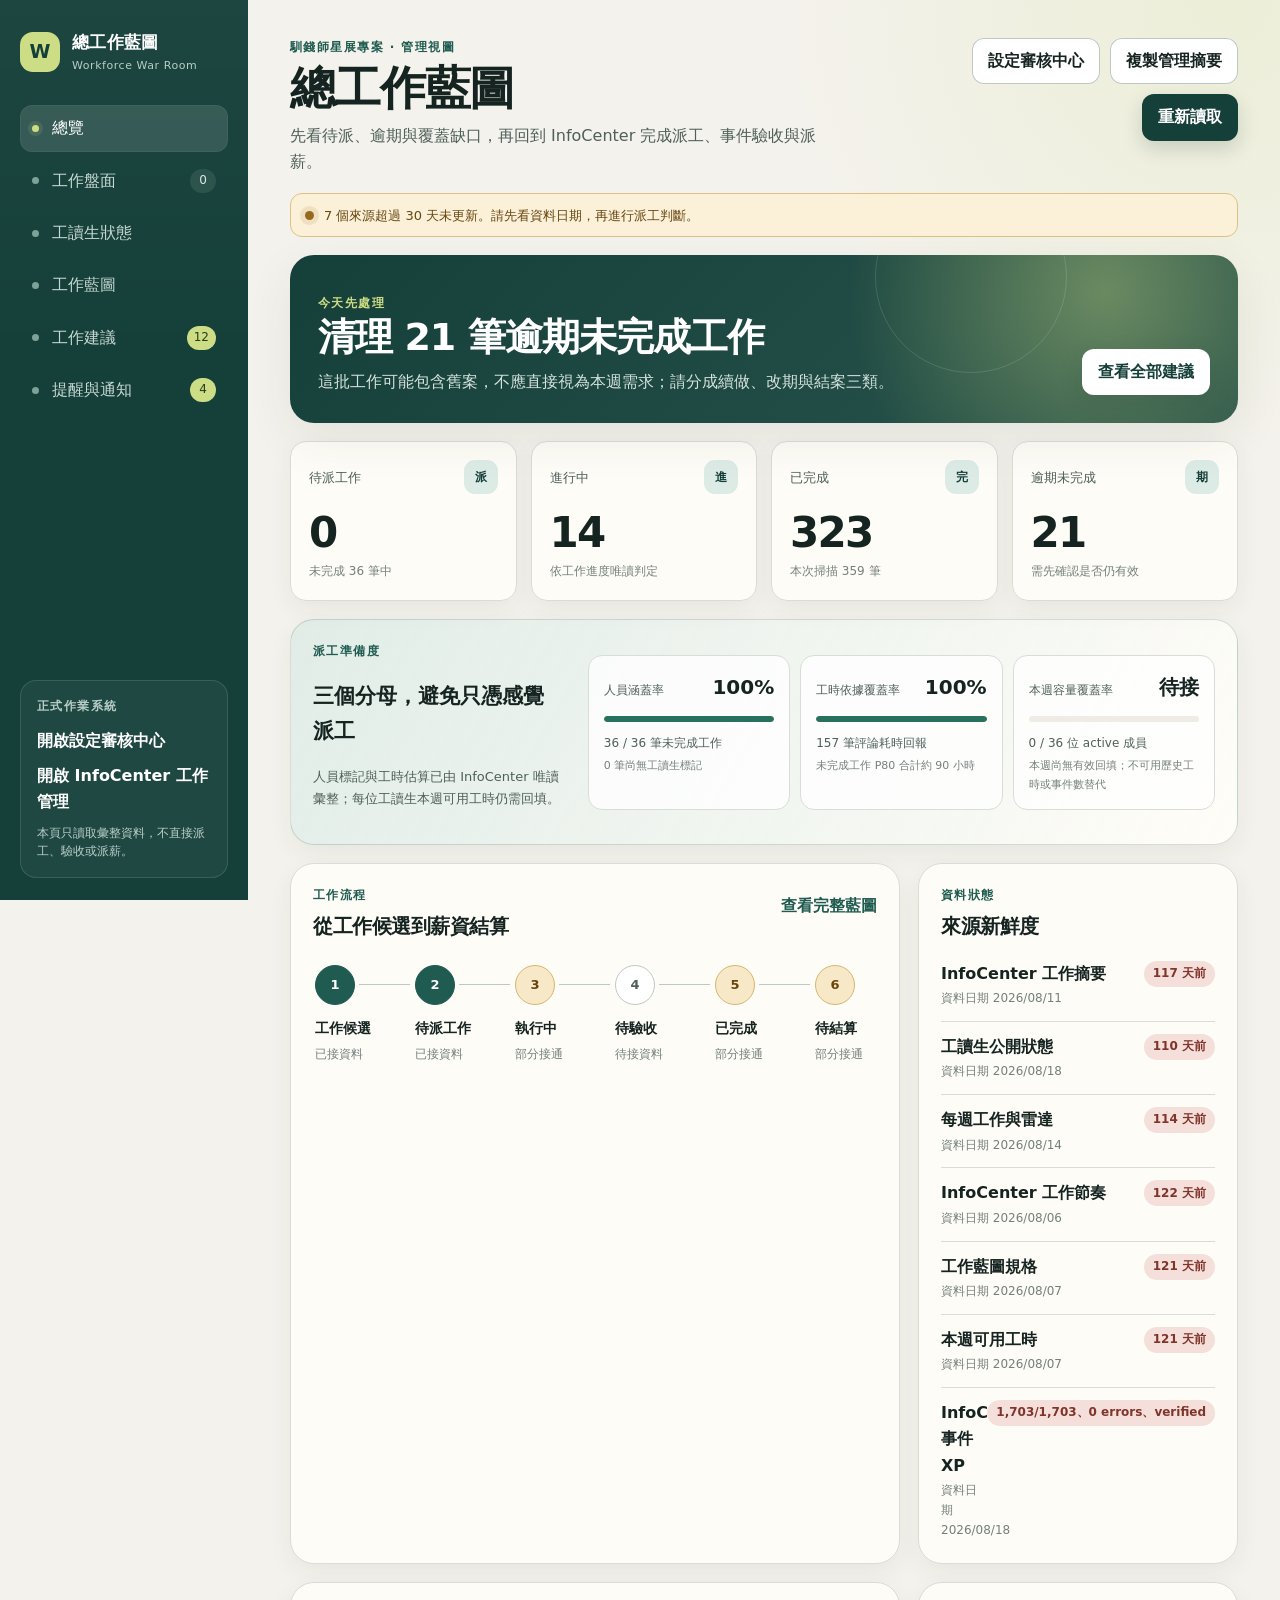
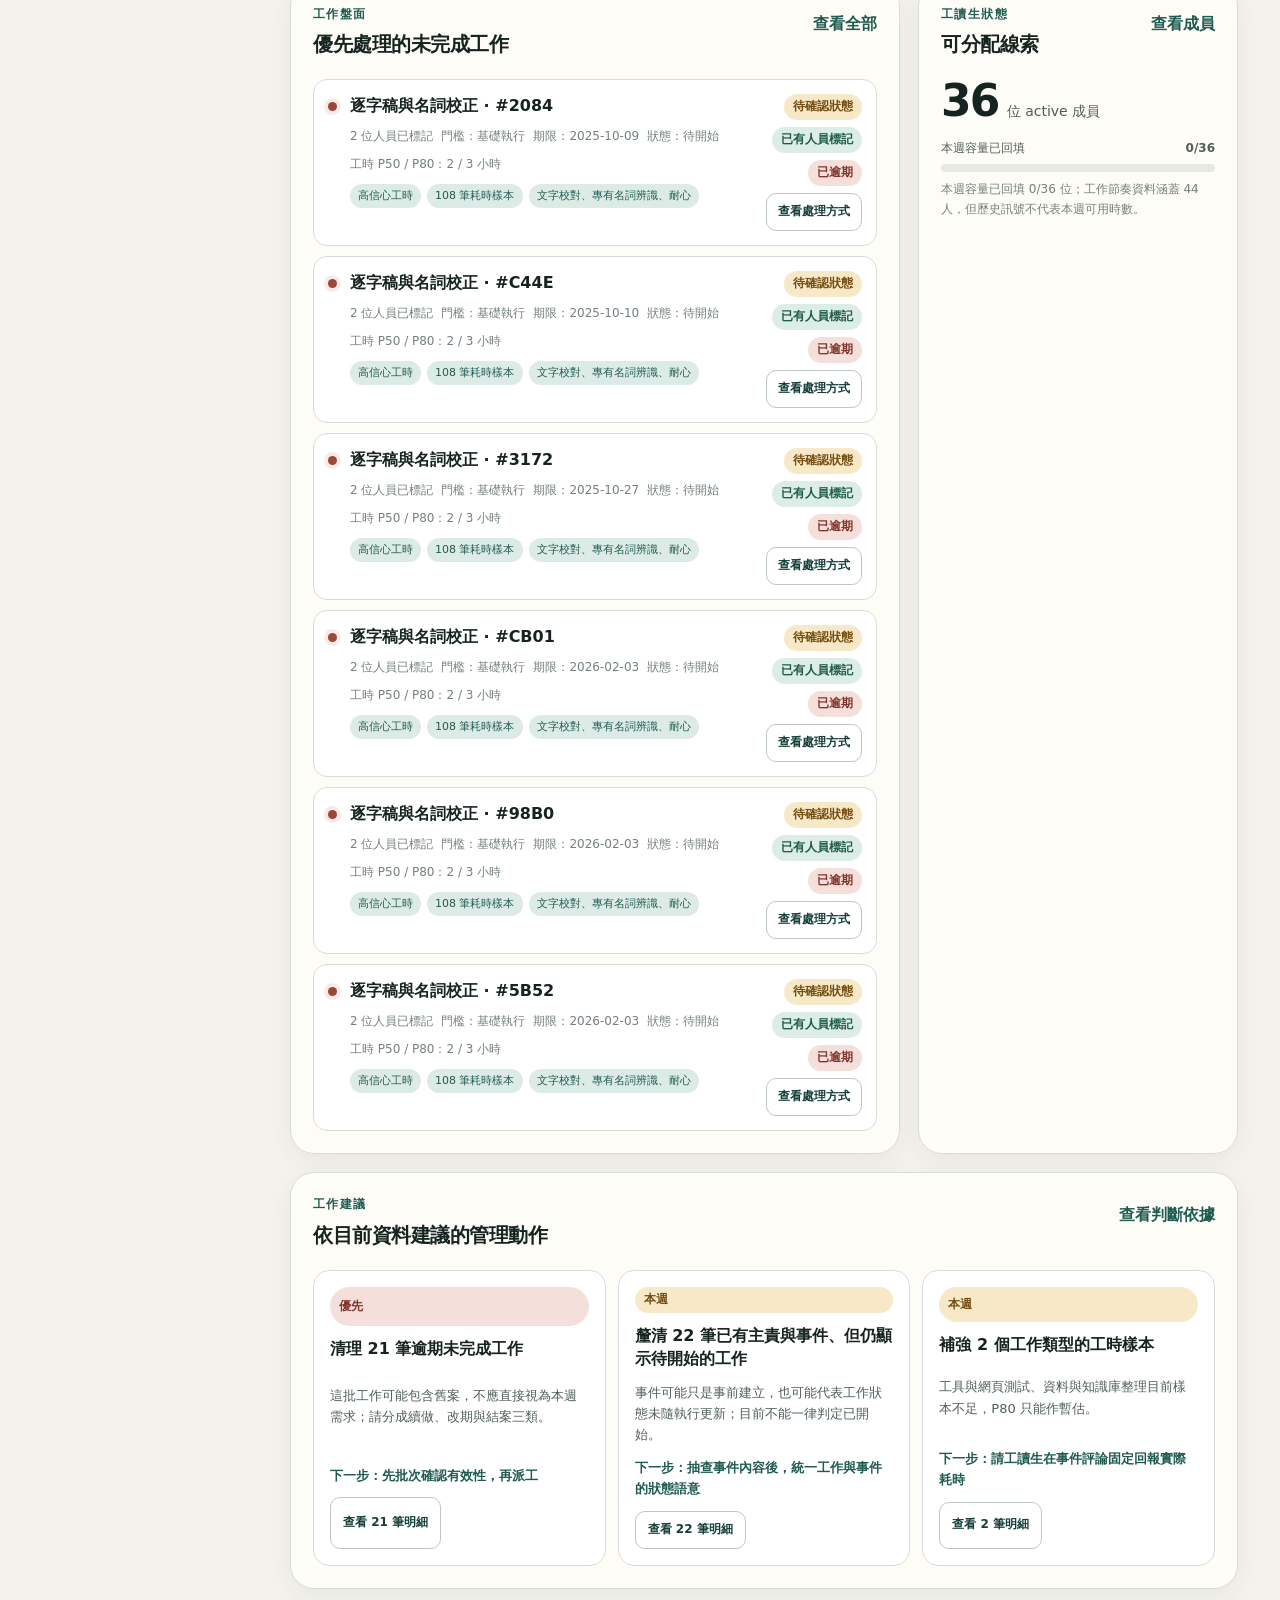
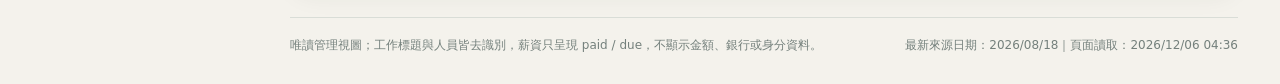
==== commit 6b52ea9b: "feat: publish verified InfoCenter event XP" ====
--- a/index.html
+++ b/index.html
@@ -9,6 +9,7 @@
   <title>總工作藍圖｜Workforce War Room</title>
   <link rel="icon" href="data:image/svg+xml,%3Csvg xmlns='http://www.w3.org/2000/svg' viewBox='0 0 64 64'%3E%3Crect width='64' height='64' rx='18' fill='%23153f39'/%3E%3Cpath d='M15 18h9l5 26h6l5-26h9L41 51H23z' fill='%23cddd85'/%3E%3C/svg%3E">
   <link rel="stylesheet" href="./dashboard.css">
+  <script src="./event-experience-policy.js" defer></script>
   <script src="./dashboard.js" defer></script>
 </head>
 <body>
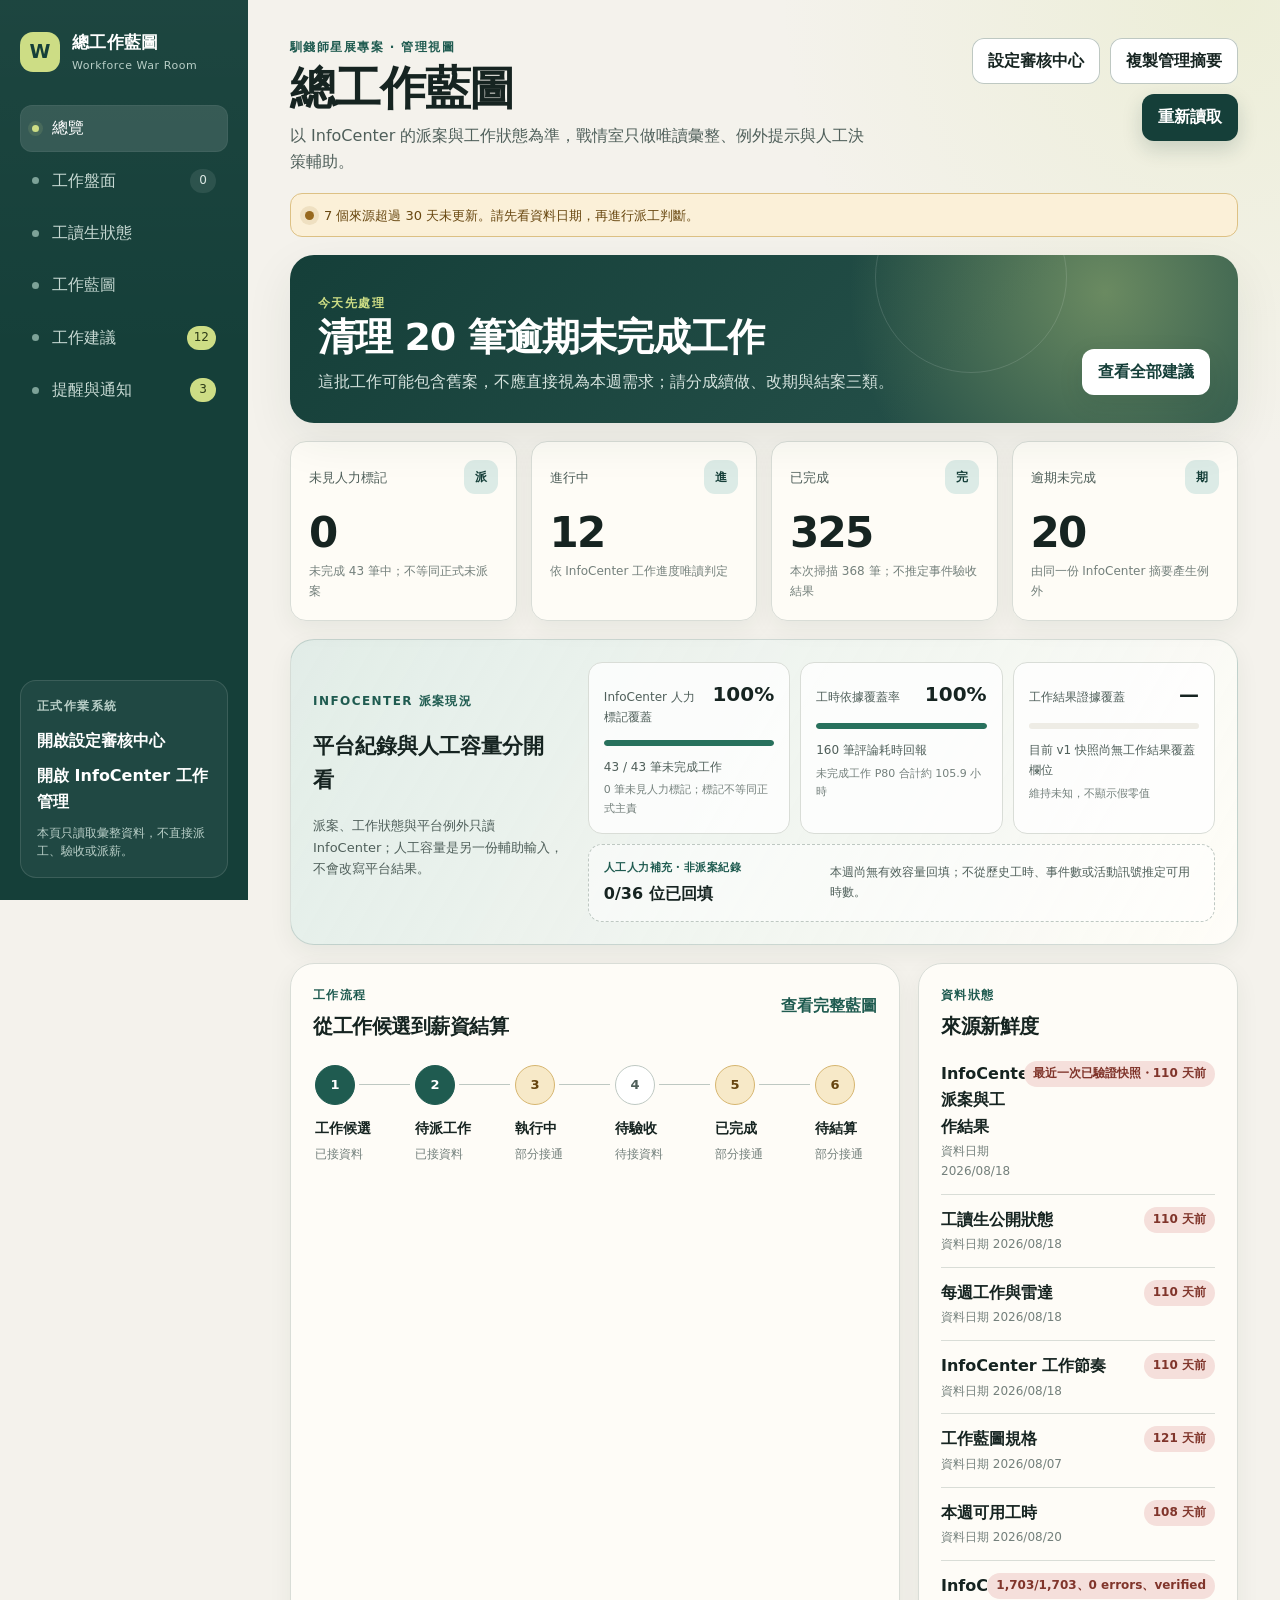
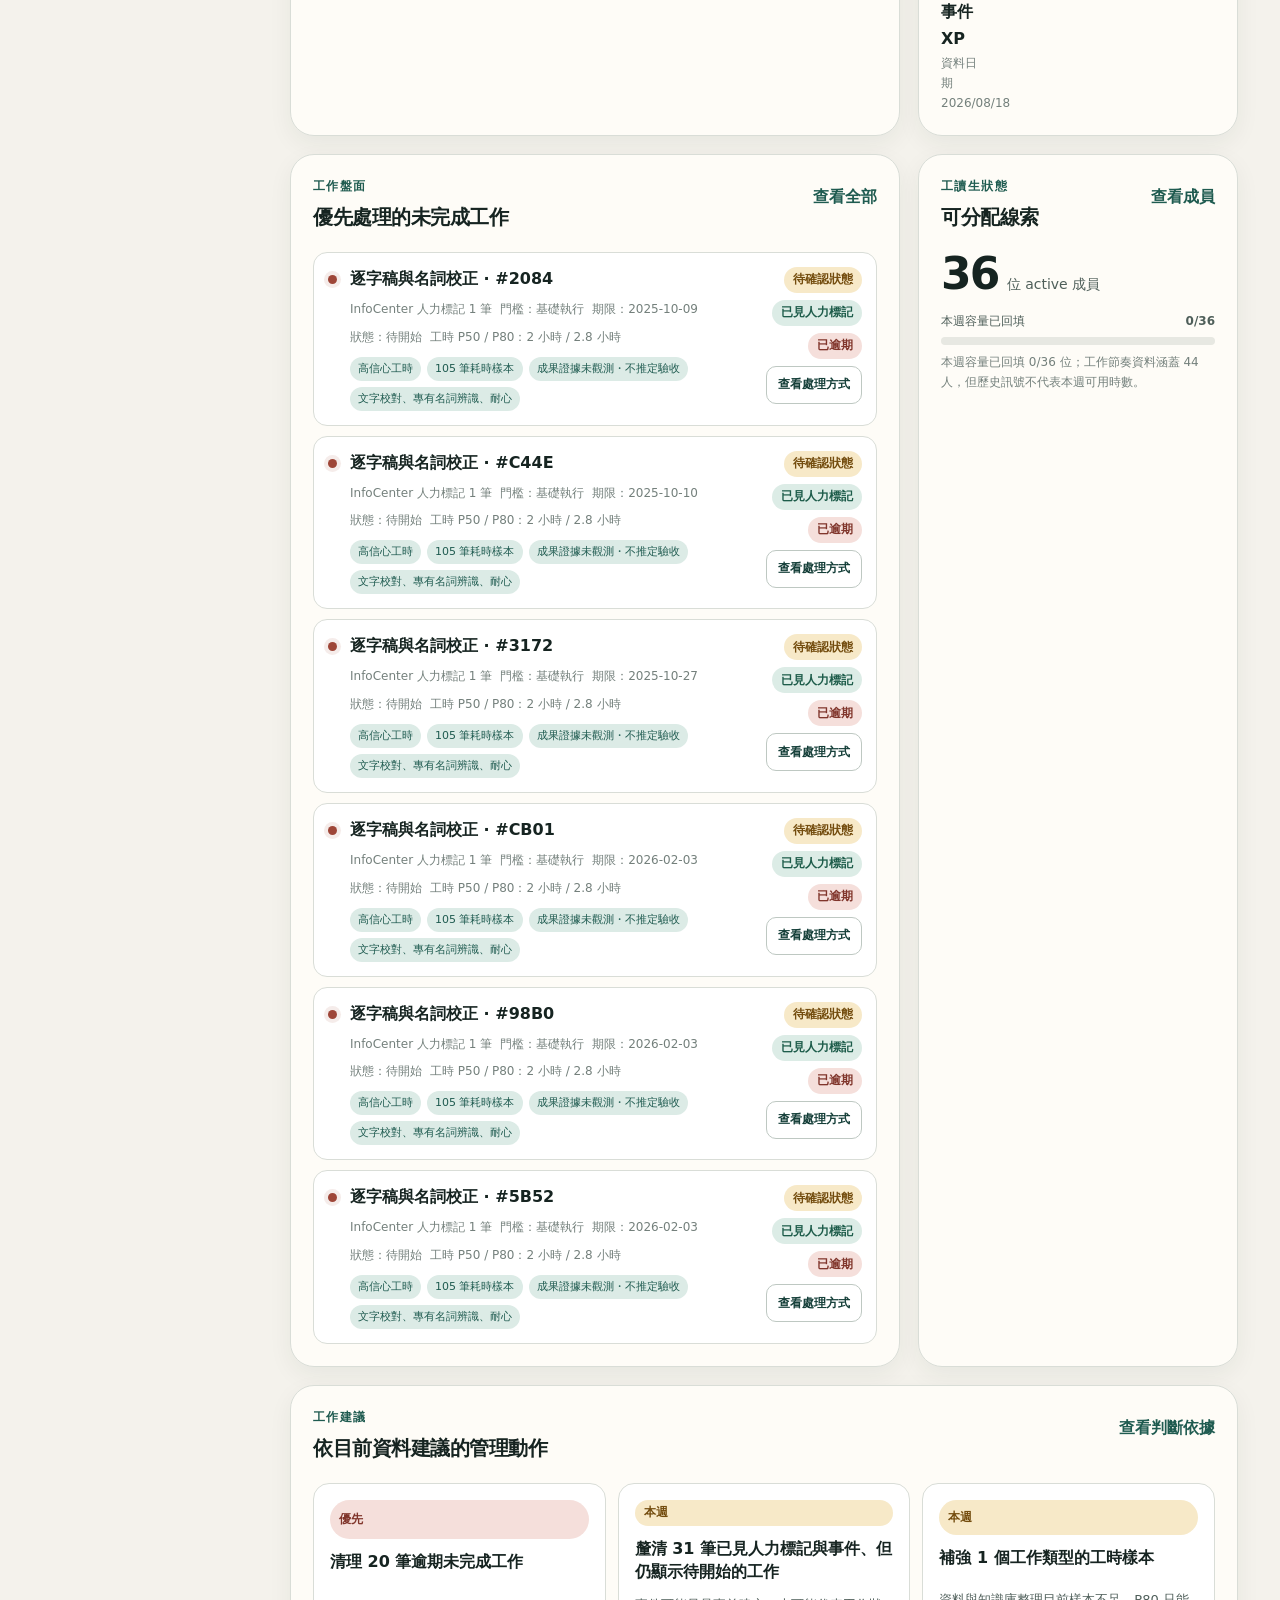
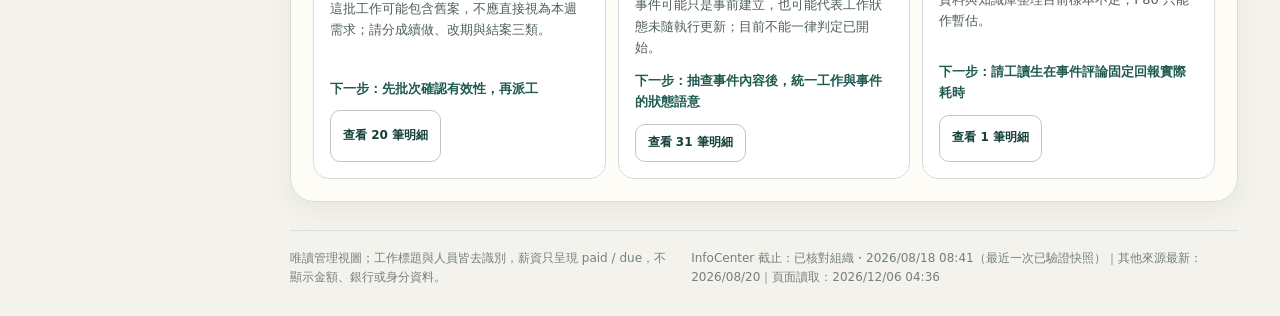
==== commit f2eebf6c: "feat: use InfoCenter as war-room work source" ====
--- a/index.html
+++ b/index.html
@@ -70,7 +70,7 @@
         <div>
           <p class="eyebrow">馴錢師星展專案 · 管理視圖</p>
           <h1>總工作藍圖</h1>
-          <p class="page-summary">先看待派、逾期與覆蓋缺口，再回到 InfoCenter 完成派工、事件驗收與派薪。</p>
+          <p class="page-summary">以 InfoCenter 的派案與工作狀態為準，戰情室只做唯讀彙整、例外提示與人工決策輔助。</p>
         </div>
         <div class="header-actions">
           <a class="button button-secondary" href="./local-spec/">設定審核中心</a>
@@ -98,11 +98,14 @@
 
         <section class="coverage-board" aria-labelledby="coverageTitle">
           <div class="coverage-board-copy">
-            <p class="eyebrow">派工準備度</p>
-            <h2 id="coverageTitle">三個分母，避免只憑感覺派工</h2>
-            <p>人員標記與工時估算已由 InfoCenter 唯讀彙整；每位工讀生本週可用工時仍需回填。</p>
-          </div>
-          <div class="coverage-grid" id="coverageGrid"></div>
+            <p class="eyebrow">InfoCenter 派案現況</p>
+            <h2 id="coverageTitle">平台紀錄與人工容量分開看</h2>
+            <p>派案、工作狀態與平台例外只讀 InfoCenter；人工容量是另一份輔助輸入，不會改寫平台結果。</p>
+          </div>
+          <div class="coverage-board-data">
+            <div class="coverage-grid" id="coverageGrid"></div>
+            <aside class="capacity-advisory" id="capacityAdvisory" aria-label="人工人力補充"></aside>
+          </div>
         </section>
 
         <div class="overview-grid">
@@ -166,16 +169,16 @@
         <div class="section-heading">
           <div>
             <p class="eyebrow">InfoCenter 唯讀工作盤面</p>
-            <h2>依覆蓋缺口、期限與工時信心排序</h2>
-            <p>標題以工作類型與匿名代碼顯示；實際標題、主責與派工異動請回到 InfoCenter 確認。</p>
+            <h2>依 InfoCenter 狀態、標記缺口、期限與工時信心排序</h2>
+            <p>標題以工作類型與匿名代碼顯示；目前摘要只有人力標記計數，不等同正式主責。派案與工作結果請回到 InfoCenter 確認。</p>
           </div>
           <a class="button button-primary" href="https://www.egroup-infocenter.com/me/work?tab=list" target="_blank" rel="noreferrer">到 InfoCenter 派工</a>
         </div>
 
-        <div class="filter-bar" role="group" aria-label="待派工作篩選">
+        <div class="filter-bar" role="group" aria-label="InfoCenter 工作篩選">
           <button class="filter-chip is-active" type="button" data-task-filter="active">未完成</button>
           <button class="filter-chip" type="button" data-task-filter="conflict">需確認</button>
-          <button class="filter-chip" type="button" data-task-filter="unassigned">待派</button>
+          <button class="filter-chip" type="button" data-task-filter="unassigned">未見人力標記</button>
           <button class="filter-chip" type="button" data-task-filter="overdue">已逾期</button>
           <button class="filter-chip" type="button" data-task-filter="in_progress">進行中</button>
           <button class="filter-chip" type="button" data-task-filter="completed">已完成</button>
--- a/dashboard.css
+++ b/dashboard.css
@@ -554,6 +554,39 @@
   gap: 10px;
 }
 
+.coverage-board-data {
+  display: grid;
+  gap: 10px;
+}
+
+.capacity-advisory {
+  display: grid;
+  grid-template-columns: minmax(210px, 0.7fr) minmax(0, 1.3fr);
+  gap: 16px;
+  align-items: center;
+  padding: 14px 15px;
+  border: 1px dashed var(--line-strong);
+  border-radius: 14px;
+  color: var(--ink-soft);
+  background: rgba(255, 255, 255, 0.5);
+}
+
+.capacity-advisory div {
+  display: grid;
+  gap: 4px;
+}
+
+.capacity-advisory strong {
+  color: var(--ink);
+  font-size: 16px;
+}
+
+.capacity-advisory p {
+  margin: 0;
+  font-size: 12px;
+  line-height: 1.65;
+}
+
 .coverage-card {
   min-width: 0;
   padding: 15px;
@@ -2244,6 +2277,10 @@
     grid-template-columns: 1fr;
   }
 
+  .capacity-advisory {
+    grid-template-columns: 1fr;
+  }
+
   .metric-card {
     min-height: 126px;
   }
